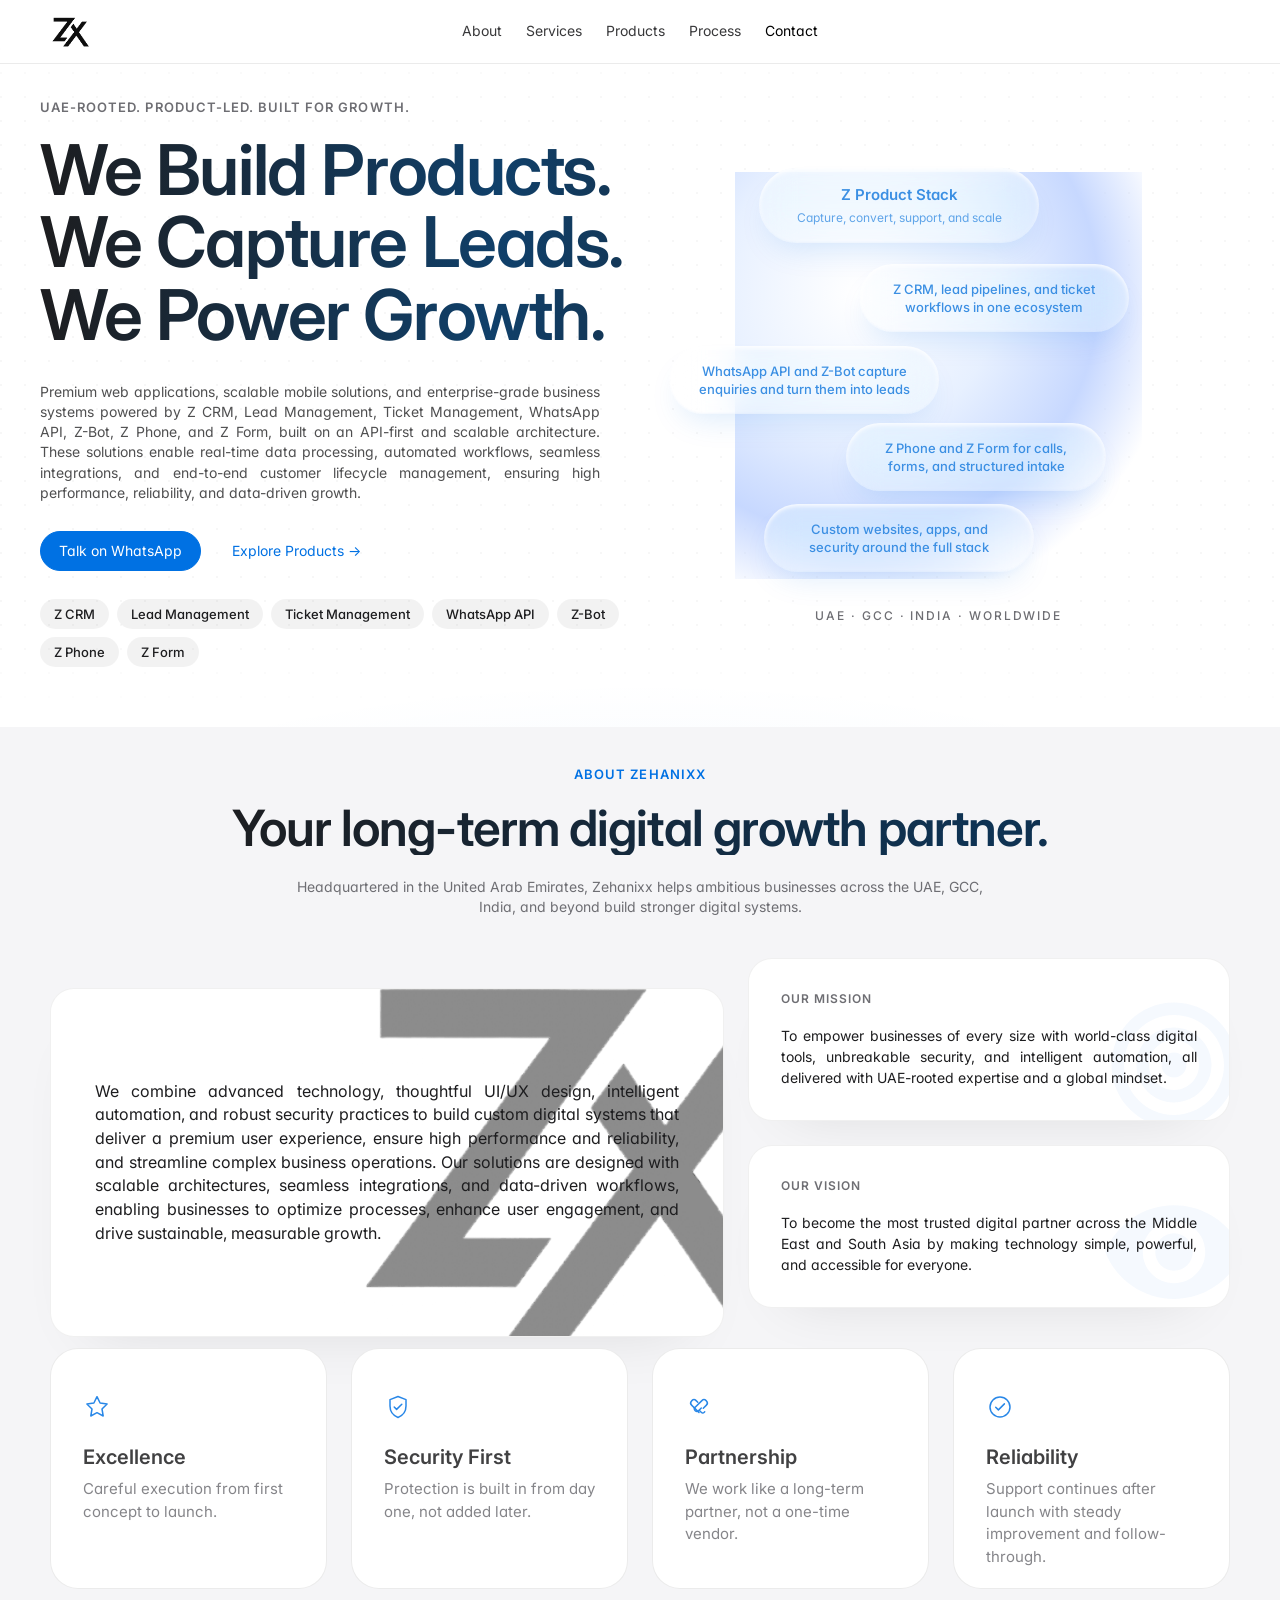
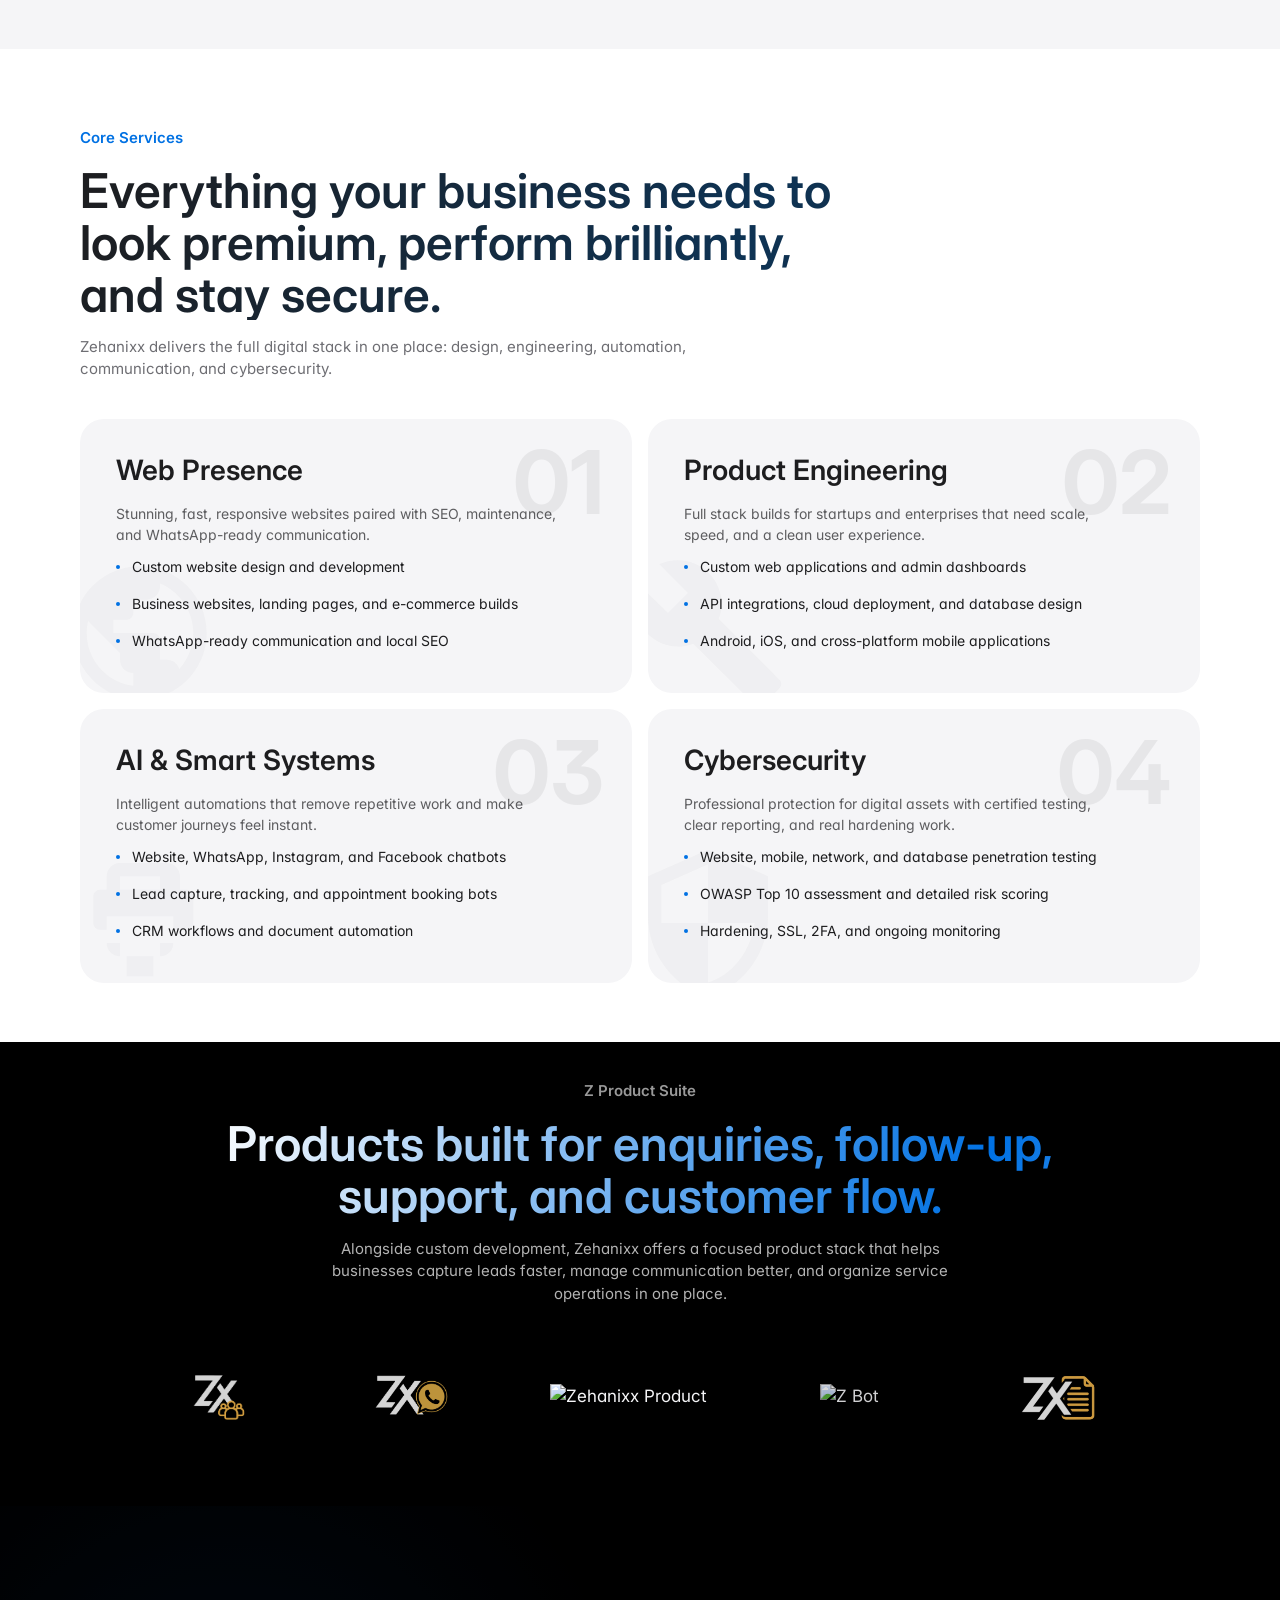
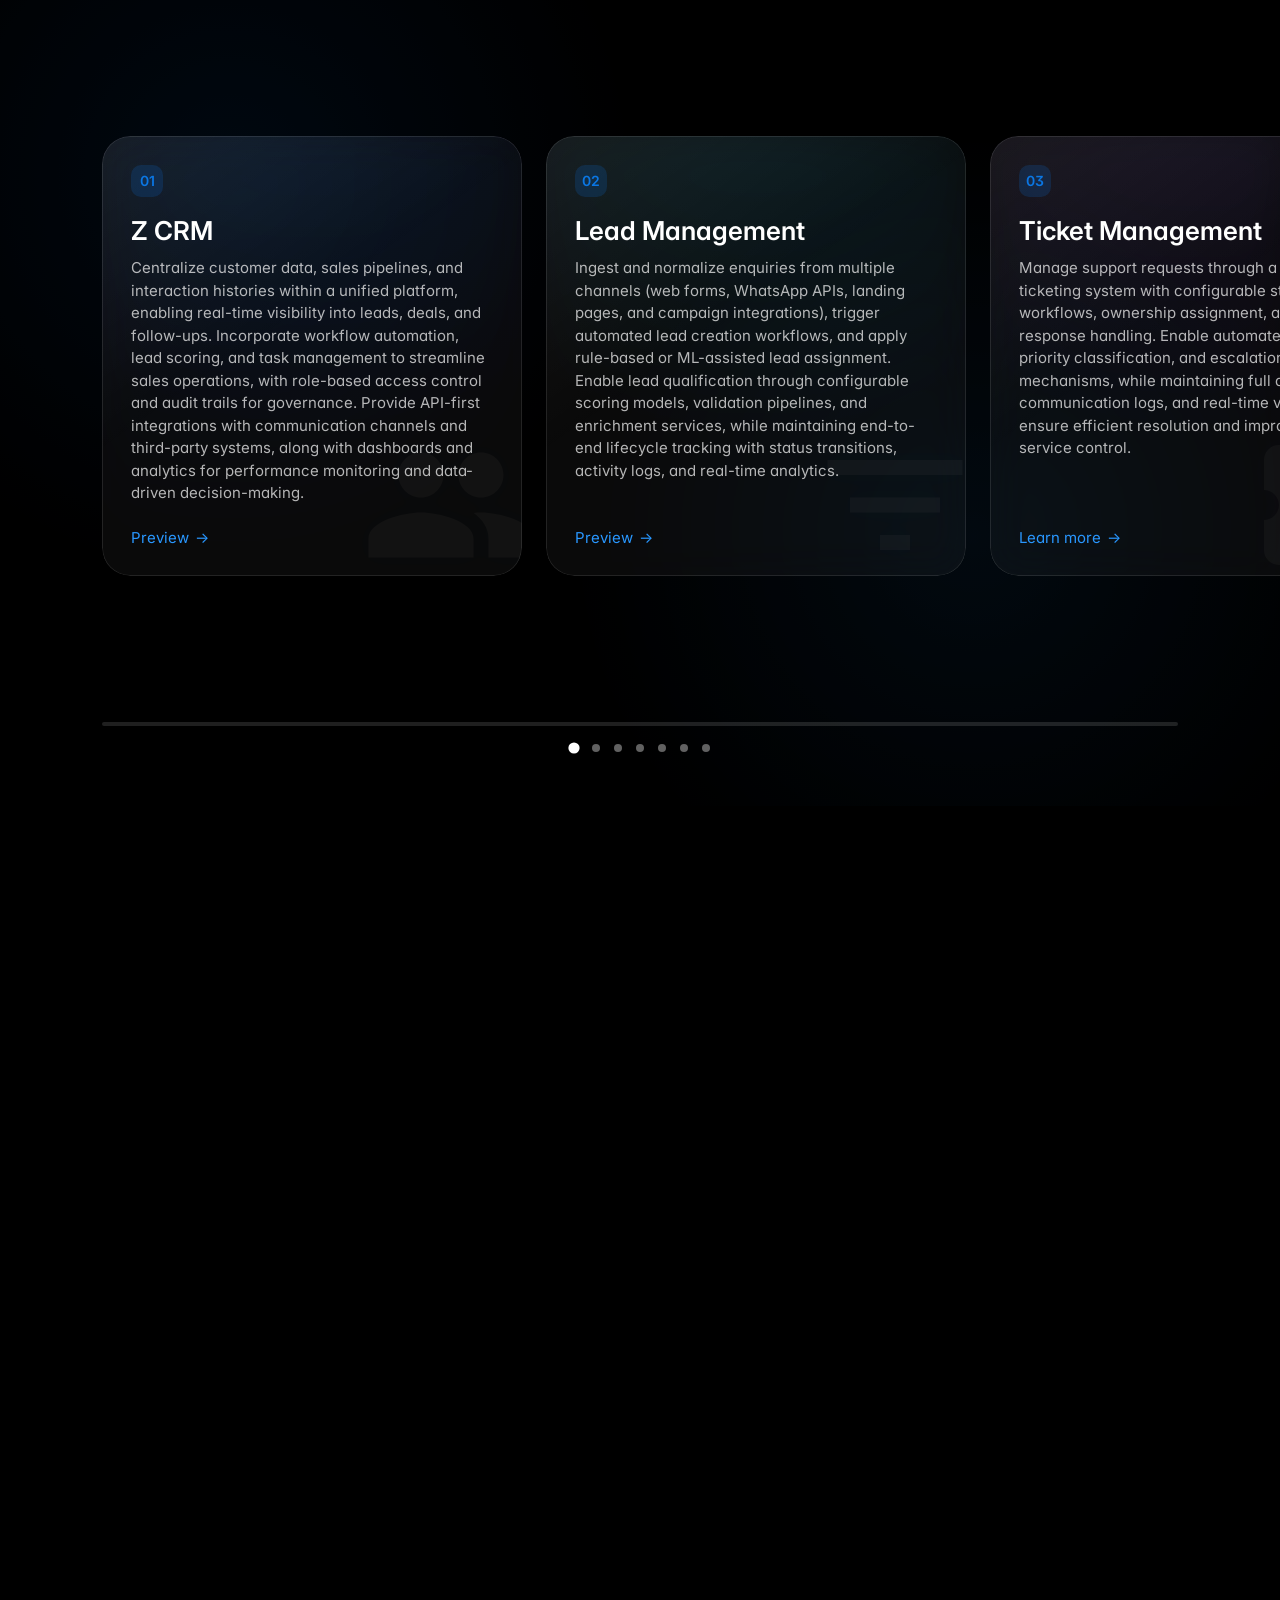
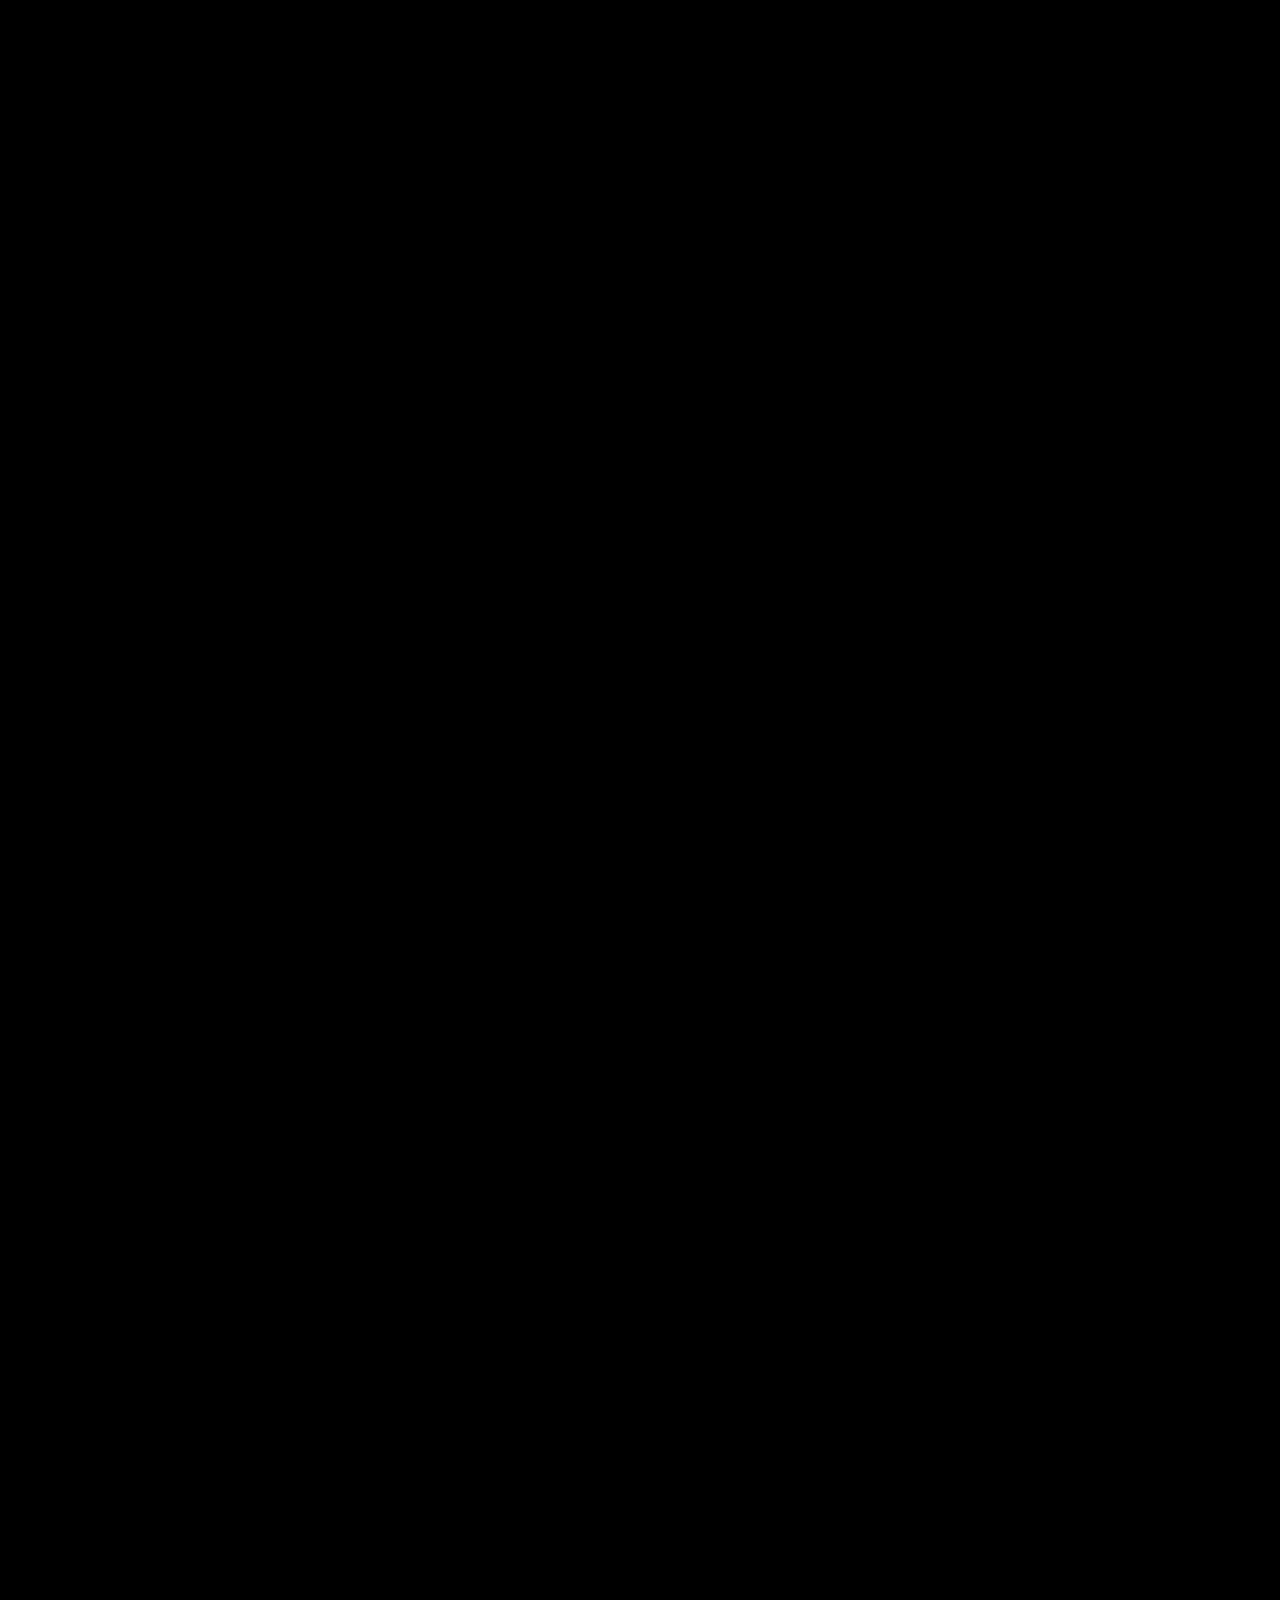
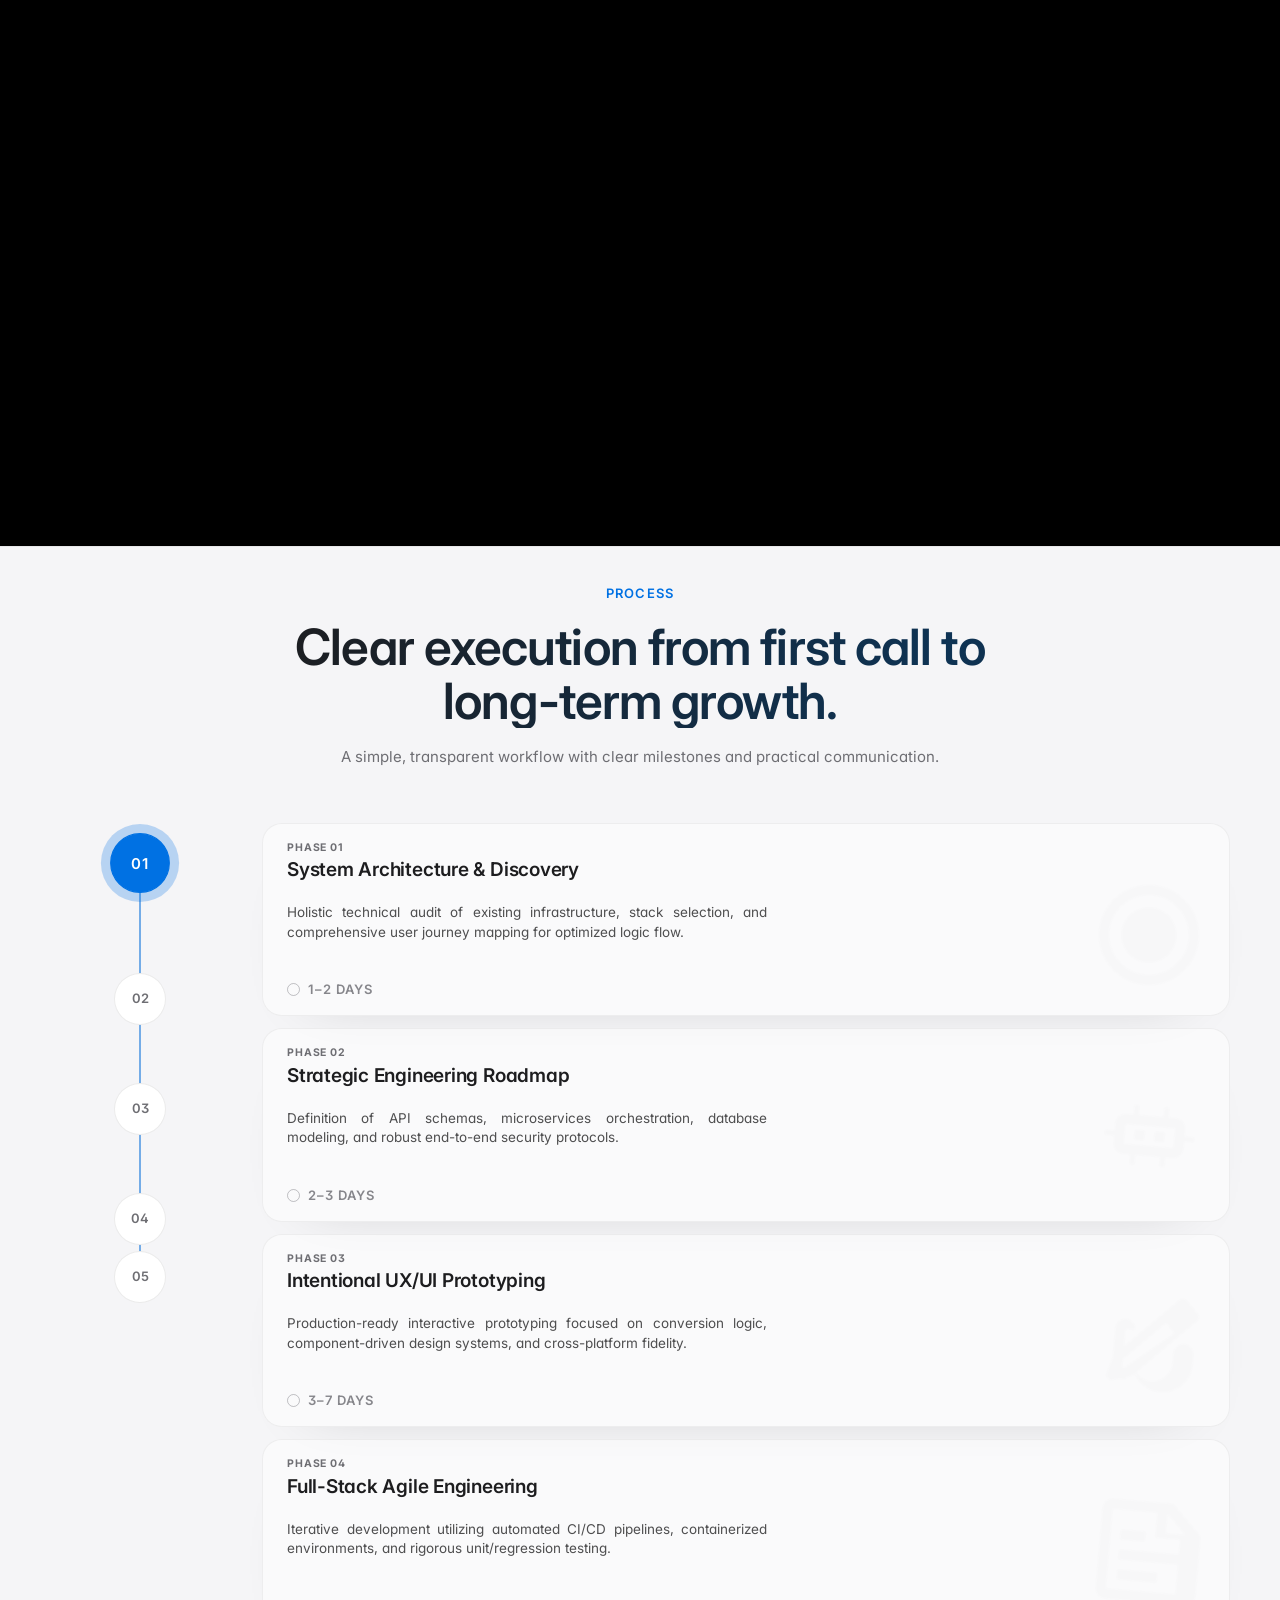
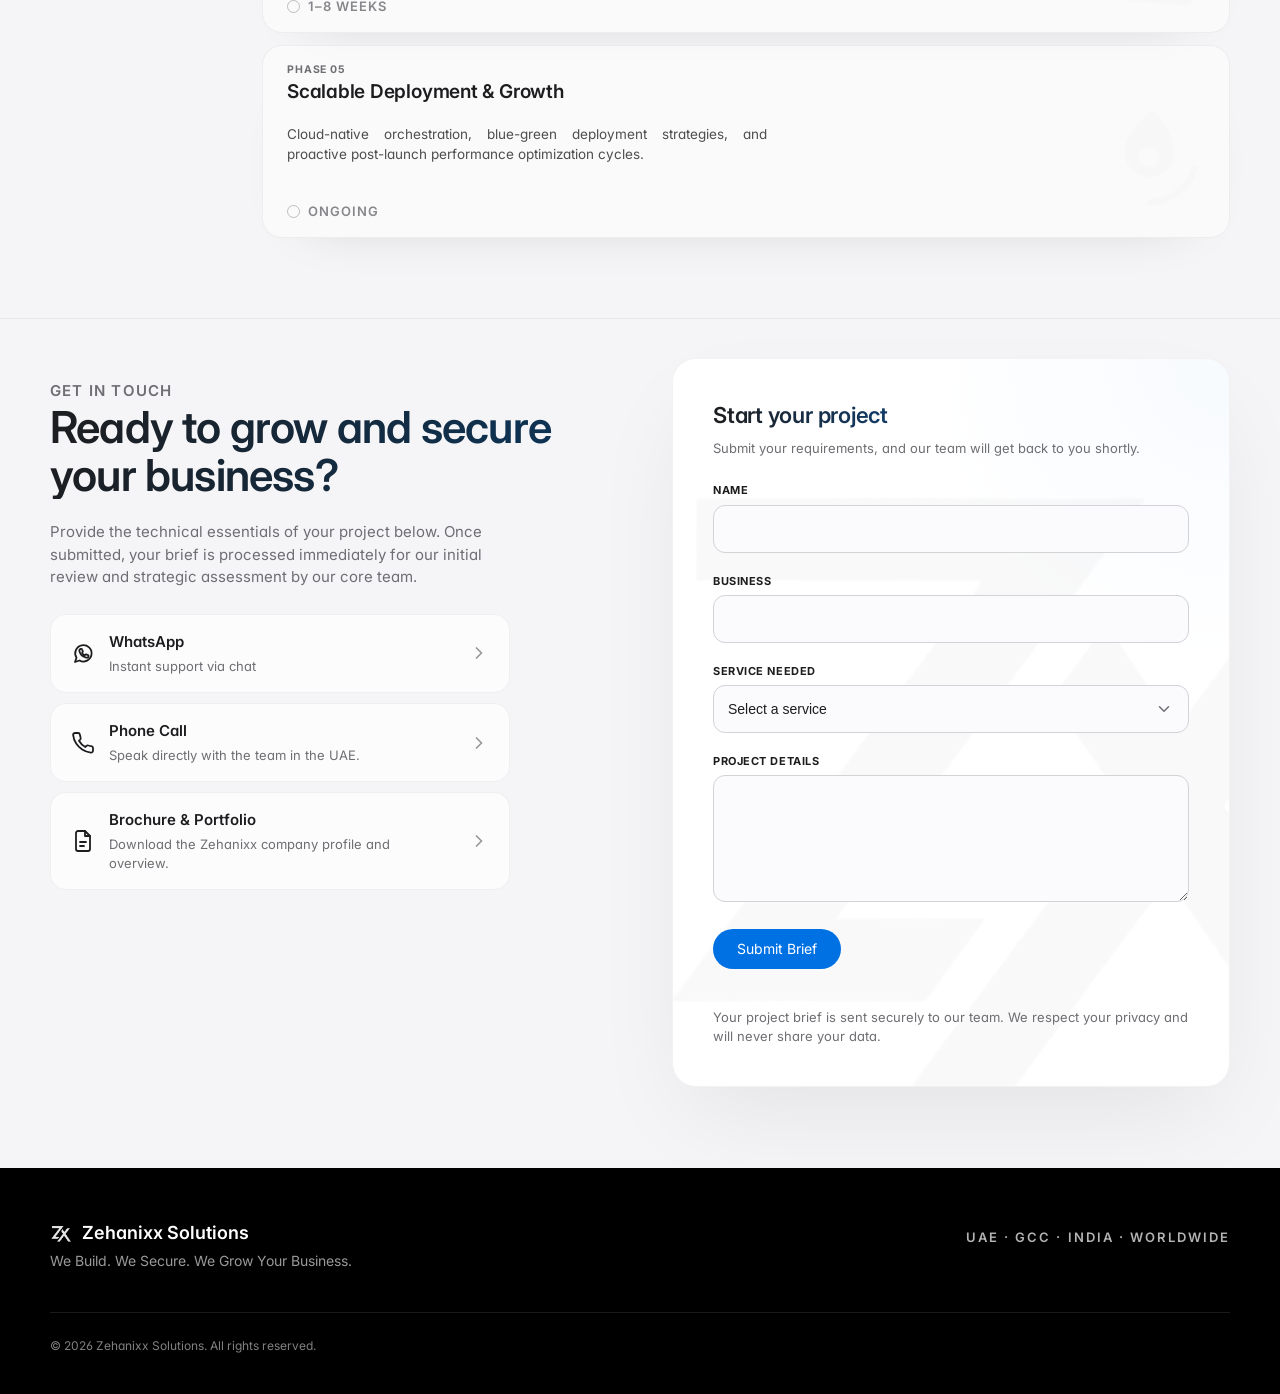
==== index.html @ 0734b9ef "''" ====
<!doctype html>
<html lang="en">
  <head>
    <meta charset="UTF-8" />
    <meta name="viewport" content="width=device-width, initial-scale=1.0" />
    <meta
      name="description"
      content="Zehanixx Solutions is a UAE digital agency building websites, apps, CRM, lead management, ticket management, WhatsApp API, AI bots, cloud phone systems, forms, and cybersecurity solutions."
    />
    <meta
      name="keywords"
      content="Zehanixx Solutions, Z CRM, lead management, ticket management, WhatsApp API, Z-Bot, Z Phone, Z Form, web development, mobile apps, AI automation, cybersecurity, UAE, GCC, India"
    />
    <meta property="og:title" content="Zehanixx Solutions" />
    <meta
      property="og:description"
      content="We Build. We Secure. We Grow Your Business."
    />
    <meta property="og:type" content="website" />
    <title>Zehanixx Solutions</title>
    <link rel="preload" as="image" href="assets/zehanixx-full-logo-36.png" fetchpriority="high" />
    <link rel="icon" href="assets/favicon.png" type="image/png" />
    <link rel="preconnect" href="https://fonts.googleapis.com" />
    <link rel="preconnect" href="https://fonts.gstatic.com" crossorigin />
    <link
      rel="preload"
      as="style"
      href="https://fonts.googleapis.com/css2?family=Inter:wght@400;500;600;700&display=swap"
    />
    <link
      href="https://fonts.googleapis.com/css2?family=Inter:wght@400;500;600;700&display=swap"
      rel="stylesheet"
      media="print"
      onload="this.media='all'"
    />
    <noscript>
      <link
        href="https://fonts.googleapis.com/css2?family=Inter:wght@400;500;600;700&display=swap"
        rel="stylesheet"
      />
    </noscript>

    <style>

      
    .hero-section {
      padding-top: 100px !important;
      padding-bottom: 60px !important;
      min-height: auto !important;
    }

    .hero-cta {
      height: 40px !important;
      padding: 0 18px !important;
      font-size: 14px !important;
    }

    .hero-bubbles {
      transform: translateX(-40px) !important;
    }

    .bubble-1 { 
      top: 5% !important; 
      left: calc(50% - 140px) !important;
    }

    .bubble-2 { 
      top: 25% !important; 
      right: 0 !important;
    }

    .bubble-3 { 
      top: 42% !important; 
      left: 0 !important; 
    }

    .bubble-4 { 
      top: 58% !important; 
      right: 5% !important;
    }

    .bubble-5 { 
      top: 75% !important; 
      left: calc(50% - 135px) !important;
    }

    .bubble::before, 
    .bubble::after {
      content: "";
      position: absolute;
      border-radius: 50%;
      background: radial-gradient(circle at 25% 25%, rgba(255, 255, 255, 0.9), rgba(255, 255, 255, 0.1) 40%, rgba(0, 113, 227, 0.05) 80%, rgba(0, 113, 227, 0.2) 100%);
      box-shadow: inset 0 0 6px rgba(255, 255, 255, 0.9), 0 4px 8px rgba(0, 113, 227, 0.1);
      border: 1px solid rgba(255, 255, 255, 0.6);
      z-index: 10;
      opacity: 0;
      pointer-events: none;
    }

    .bubble-1::before { width: 35px; height: 35px; top: -45px; left: -30px; animation: bubblePop 8s 1s ease-out infinite; --drift-x: -30px; --drift-y: -100px; }
    .bubble-1::after { width: 18px; height: 18px; bottom: -35px; right: -40px; animation: bubblePop 6s 3s ease-out infinite; --drift-x: 40px; --drift-y: -70px; }

    .bubble-2::before { width: 28px; height: 28px; top: -50px; left: 10%; animation: bubblePop 9s 0s ease-out infinite; --drift-x: -20px; --drift-y: -120px; }
    .bubble-2::after { width: 15px; height: 15px; bottom: -45px; right: 5%; animation: bubblePop 7s 2s ease-out infinite; --drift-x: 30px; --drift-y: -90px; }

    .bubble-3::before { width: 45px; height: 45px; top: 30%; right: -60px; animation: bubblePop 10s 2s ease-out infinite; --drift-x: 50px; --drift-y: -140px; }
    .bubble-3::after { width: 22px; height: 22px; top: -45px; left: -35px; animation: bubblePop 8s 4s ease-out infinite; --drift-x: -30px; --drift-y: -90px; }

    .bubble-4::before { width: 25px; height: 25px; top: -30px; left: -50px; animation: bubblePop 7s 1.5s ease-out infinite; --drift-x: -40px; --drift-y: -80px; }
    .bubble-4::after { width: 40px; height: 40px; bottom: -55px; right: 15%; animation: bubblePop 11s 0.5s ease-out infinite; --drift-x: 35px; --drift-y: -130px; }

    .bubble-5::before { width: 18px; height: 18px; top: -45px; right: -40px; animation: bubblePop 6s 2.5s ease-out infinite; --drift-x: 30px; --drift-y: -70px; }
    .bubble-5::after { width: 32px; height: 32px; bottom: -60px; left: 10%; animation: bubblePop 9s 1s ease-out infinite; --drift-x: -50px; --drift-y: -110px; }

    @keyframes bubblePop {
      0%   { transform: translate(0, 0) scale(0); opacity: 0; }
      10%  { opacity: 0.9; }
      85%  { transform: translate(var(--drift-x), var(--drift-y)) scale(1); opacity: 0.8; border-width: 1px; }
      92%  { transform: translate(var(--drift-x), var(--drift-y)) scale(1.1); opacity: 0.8; border-width: 2px; }
      96%  { transform: translate(var(--drift-x), var(--drift-y)) scale(1.5); opacity: 0; border-width: 0px; }
      100% { transform: translate(var(--drift-x), var(--drift-y)) scale(1.5); opacity: 0; }
    }

    .hero-pills span {
      animation: slowWave 8s ease-in-out infinite;
    }

    .hero-pills span:nth-child(1) { animation-delay: 0s; }
    .hero-pills span:nth-child(2) { animation-delay: 0.4s; }
    .hero-pills span:nth-child(3) { animation-delay: 0.8s; }
    .hero-pills span:nth-child(4) { animation-delay: 1.2s; }
    .hero-pills span:nth-child(5) { animation-delay: 1.6s; }
    .hero-pills span:nth-child(6) { animation-delay: 2.0s; }
    .hero-pills span:nth-child(7) { animation-delay: 2.4s; }

    @keyframes slowWave {
      0%, 15%, 100% {
        background: rgba(0, 0, 0, 0.05);
        color: var(--text);
      }
      7.5% {
        background: rgba(0, 113, 227, 0.15);
        color: var(--accent);
      }
    }

    .hero-pills span:hover {
      animation: none !important;
      background: rgba(0, 113, 227, 0.15) !important;
      color: var(--accent) !important;
    }

    @media (min-width: 1024px) {
      .hero-visual {
        transform: translateX(-70px) !important; 
      }
    }

    @media (max-width: 1024px) {
      .hero-layout {
        grid-template-columns: 1fr !important;
        gap: 60px !important;
      }
      
      .hero-visual { 
        transform: none !important; 
      }
      
      .hero-bubbles { 
        transform: none !important; 
        margin: 0 auto !important; 
      }
    }

    @media (max-width: 833px) {
      .headline-line {
        font-size: clamp(40px, 8vw, 60px) !important;
        white-space: normal !important; 
        line-height: 1.1 !important;
      }
      
      .hero-pills { 
        max-width: 100% !important; 
      }
    }

    @media (max-width: 640px) {
      .hero-section {
        padding-top: 90px !important;
      }

      .headline-line {
        font-size: clamp(32px, 9vw, 42px) !important;
      }
      
      .hero-lead {
        font-size: 15px !important;
        text-align: left !important;
      }

      .hero-bubbles {
        width: 100% !important;
        height: 520px !important;
      }

      .bubble {
        width: 90% !important; 
        max-width: 320px !important; 
        padding: 14px 18px !important;
        font-size: 14px !important;
      }
      
      .bubble strong { font-size: 15px !important; }
      .bubble small { font-size: 12px !important; }

      .bubble-1 { top: 0% !important; left: 0 !important; right: 0 !important; margin: 0 auto !important; }
      .bubble-2 { top: 22% !important; right: 0 !important; left: auto !important; }
      .bubble-3 { top: 44% !important; left: 0 !important; right: auto !important; }
      .bubble-4 { top: 66% !important; right: 0 !important; left: auto !important; }
      .bubble-5 { top: 86% !important; left: 0 !important; right: 0 !important; margin: 0 auto !important; }
    }

    @media (max-width: 430px) {
      .headline-line {
        font-size: clamp(28px, 10vw, 34px) !important;
      }
      
      .hero-bubbles { height: 480px !important; }
      .bubble { padding: 12px 14px !important; }
    }

    .about-section { padding: 80px 0 60px 0 !important; }
    .about-section { padding: 40px 0 60px 0 !important; }
    .about-heading { margin: 0 auto 40px auto !important; }
    .about-grid { margin-top: 0 !important; }
    .values-strip { margin-top: 40px !important; }

    .story-panel p {
      max-width: 100% !important;
    }

    .about-panel, .value-card {
      position: relative;
      overflow: hidden;
      z-index: 1;
      transition: box-shadow 0.3s ease, border-color 0.3s ease !important;
    }

    .about-panel:hover, .value-card:hover {
      transform: none !important;
      box-shadow: 0 20px 40px -12px rgba(0, 0, 0, 0.1) !important;
      border-color: rgba(0, 113, 227, 0.3) !important;
    }

    .about-panel * { position: relative; z-index: 2; }

    .story-panel::before {
      content: "";
      position: absolute;
      inset: 0;
      background-image: url('/assets/zehanixx_bg.PNG');
      background-size: 75%;
      background-position: right -70% center;
      background-repeat: no-repeat;
      opacity: 1; 
      z-index: 0;
      pointer-events: none;
      animation: floatLogo 8s ease-in-out infinite;
    }

    @keyframes floatLogo {
      0%   { transform: translateY(0px) scale(1); opacity: 0.04; }
      50%  { transform: translateY(-12px) scale(1.3); opacity: 0.08; }
      100% { transform: translateY(0px) scale(1); opacity: 0.04; }
    }

    .mission-card:nth-child(1)::after,
    .mission-card:nth-child(2)::after {
      content: "";
      position: absolute;
      right: -20px;
      bottom: -20px;
      width: 150px;
      height: 150px;
      opacity: 0.04;
      z-index: 0;
      background-size: contain;
      background-repeat: no-repeat;
      pointer-events: none;
      animation: pulseEnlarge 4s ease-in-out infinite;
    }

    .mission-card:nth-child(1)::after {
      background-image: url('data:image/svg+xml;utf8,<svg xmlns="http://www.w3.org/2000/svg" viewBox="0 0 24 24"><path fill="%230071e3" d="M12 2C6.48 2 2 6.48 2 12s4.48 10 10 10 10-4.48 10-10S17.52 2 12 2zm0 18c-4.41 0-8-3.59-8-8s3.59-8 8-8 8 3.59 8 8-3.59 8-8 8zm0-14c-3.31 0-6 2.69-6 6s2.69 6 6 6 6-2.69 6-6-2.69-6-6-6zm0 10c-2.21 0-4-1.79-4-4s1.79-4 4-4 4 1.79 4 4-1.79 4-4 4zm0-6c-1.1 0-2 .9-2 2s.9 2 2 2 2-.9 2-2-.9-2-2-2z"/></svg>');
    }

    .mission-card:nth-child(2)::after {
      background-image: url('data:image/svg+xml;utf8,<svg xmlns="http://www.w3.org/2000/svg" viewBox="0 0 24 24"><path fill="%230071e3" d="M12 4.5C7 4.5 2.73 7.61 1 12c1.73 4.39 6 7.5 11 7.5s9.27-3.11 11-7.5c-1.73-4.39-6-7.5-11-7.5zM12 17c-2.76 0-5-2.24-5-5s2.24-5 5-5 5 2.24 5 5-2.24 5-5 5zm0-8c-1.66 0-3 1.34-3 3s1.34 3 3 3 3-1.34 3-3-1.34-3-3-3z"/></svg>');
    }

    @keyframes pulseEnlarge {
      0%   { transform: scale(1); opacity: 0.04; }
      50%  { transform: scale(1.35); opacity: 0.15; }
      100% { transform: scale(1); opacity: 0.04; }
    }

    .about-heading h2, 
    .services-heading h2, 
    .process-heading h2, 
    .contact-copy h2,
    .presence-copy h2 {
      background: linear-gradient(110deg, #1d1d1f 0%, #0e3354 30%, #1d1d1f 60%, #0e3354 100%) !important;
      background-size: 300% auto !important;
      -webkit-background-clip: text !important;
      background-clip: text !important;
      color: transparent !important;
      animation: fluidShine 8s ease-in-out infinite !important;
    }

    @keyframes fluidShine {
      0% { background-position: 0% 50%; }
      50% { background-position: 100% 50%; }
      100% { background-position: 0% 50%; }
    }

    .services-section {
      padding: 30px 0 60px 0 !important;
    }
    .services-heading {
      margin-bottom: 30px !important;
    }

    .services-heading h2 {
      background: linear-gradient(110deg, #1d1d1f 0%, #134571 30%, #1d1d1f 60%, #134571 100%) !important;
      background-size: 300% auto !important;
      -webkit-background-clip: text !important;
      background-clip: text !important;
      color: transparent !important;
      font-size: 50px !important;
      animation: fluidShine 8s ease-in-out infinite !important;
    }

    @keyframes fluidShine {
      0% { background-position: 0% 50%; }
      50% { background-position: 100% 50%; }
      100% { background-position: 0% 50%; }
    }

    .section-subtitle {
      font-size: 15px !important;
      max-width: 680px !important;
      margin-top: 16px !important;
    }

    .service-card {
      min-height: auto !important;
    }

    .services-section {
      padding: 80px 0 60px 0 !important;
    }

    .services-heading {
      margin-bottom: 40px !important;
    }

    .services-heading h2 {
      font-size: clamp(34px, 5vw, 48px) !important;
      line-height: 1.08 !important;
      background: linear-gradient(110deg, #1d1d1f 0%, #0e3354 30%, #1d1d1f 60%, #0e3354 100%) !important;
      background-size: 300% auto !important;
      -webkit-background-clip: text !important;
      background-clip: text !important;
      color: transparent !important;
      animation: fluidShine 8s ease-in-out infinite !important;
    }

    .section-subtitle {
      font-size: 15px !important;
      max-width: 680px !important;
      margin-top: 16px !important;
    }

    .service-card {
      min-height: auto !important;
      position: relative;
      overflow: hidden;
    }

    .card-content {
      min-height: auto !important;
      justify-content: flex-start !important;
    }

    .service-card h3 {
      transition: transform 0.5s cubic-bezier(0.19, 1, 0.22, 1), color 0.5s ease !important;
      transform-origin: left;
    }

    .service-card:hover h3 {
      transform: scale(1.08) !important;
      color: #0071e3 !important;
    }

    .service-lead {
      font-size: 14px !important;
    }

    .service-list {
      margin: 12px 0 0 0 !important;
      padding-top: 0 !important;
      font-size: 14px !important;
    }

    .service-list li {
      margin-bottom: 6px !important;
    }

    .service-card::after {
      content: "";
      position: absolute;
      left: -20px !important;
      right: auto !important;
      bottom: -20px;
      width: 160px;
      height: 160px;
      opacity: 0.05 !important;
      z-index: 0;
      background-size: contain;
      background-repeat: no-repeat;
      pointer-events: none;
      animation: none !important;
    }

    .service-card:nth-child(1)::after {
      background-image: url('data:image/svg+xml;utf8,<svg xmlns="http://www.w3.org/2000/svg" viewBox="0 0 24 24"><path fill="%238e8e93" d="M12 2C6.48 2 2 6.48 2 12s4.48 10 10 10 10-4.48 10-10S17.52 2 12 2zm-1 17.93c-3.95-.49-7-3.85-7-7.93 0-.62.08-1.21.21-1.79L9 15v1c0 1.1.9 2 2 2v1.93zm6.9-2.54c-.26-.81-1-1.39-1.9-1.39h-1v-3c0-.55-.45-1-1-1H8v-2h2c.55 0 1-.45 1-1V7h2c1.1 0 2-.9 2-2v-.41c2.93 1.19 5 4.06 5 7.41 0 2.08-.8 3.97-2.1 5.39z"/></svg>');
    }

    .service-card:nth-child(2)::after {
      background-image: url('data:image/svg+xml;utf8,<svg xmlns="http://www.w3.org/2000/svg" viewBox="0 0 24 24"><path fill="%238e8e93" d="M22.7 19l-9.1-9.1c.9-2.3.4-5-1.5-6.9-2-2-5-2.4-7.4-1.3L9 6 6 9 1.6 4.7C.5 7.1.9 10.1 2.9 12.1c1.9 1.9 4.6 2.4 6.9 1.5l9.1 9.1c.4.4 1 .4 1.4 0l2.3-2.3c.5-.4.5-1.1.1-1.4z"/></svg>');
    }

    .service-card:nth-child(3)::after {
      background-image: url('data:image/svg+xml;utf8,<svg xmlns="http://www.w3.org/2000/svg" viewBox="0 0 24 24"><path fill="%238e8e93" d="M19 13c.55 0 1-.45 1-1V8c0-.55-.45-1-1-1h-1V5c0-1.1-.9-2-2-2H9c-1.1 0-2 .9-2 2v2H6c-.55 0-1 .45-1 1v4c0 .55.45 1 1 1h1v2c0 1.1.9 2 2 2h1v3h4v-3h1c1.1 0 2-.9 2-2v-2h1zM9 5h6v2H9V5zm8 10h-2v2H9v-2H7v-4h10v4z"/></svg>');
    }

    .service-card:nth-child(4)::after {
      background-image: url('data:image/svg+xml;utf8,<svg xmlns="http://www.w3.org/2000/svg" viewBox="0 0 24 24"><path fill="%238e8e93" d="M12 1L3 5v6c0 5.55 3.84 10.74 9 12 5.16-1.26 9-6.45 9-12V5l-9-4zm0 10.99h7c-.53 4.12-3.28 7.79-7 8.94V12H5V6.3l7-3.11v8.8z"/></svg>');
    }

    .service-number {
      transition: transform 1.5s cubic-bezier(0.19, 1, 0.22, 1), color 0.8s ease, opacity 0.8s ease !important;
    }

    .service-card:hover .service-number {
      transform: scale(2.4) !important;
      color: #0071e3 !important;
      opacity: 0.15 !important;
    }

    .card-content {
      min-height: auto !important; 
      justify-content: flex-start !important;
    }

    .service-lead {
      font-size: 14px !important;
    }

    .service-list {
      margin: 12px 0 0 0 !important;
      padding-top: 0 !important;
      font-size: 14px !important;
    }

    .service-list li {
      margin-bottom: 6px !important;
    }

    .preloader {
    position: fixed;
    inset: 0;
    z-index: 9999;
    background: #ffffff;
    display: flex;
    align-items: center;
    justify-content: center;
    transition: opacity 0.6s cubic-bezier(0.65, 0, 0.35, 1);
  }

  .preloader.is-hidden {
    opacity: 0;
    pointer-events: none;
  }

  .preloader-logo {
    width: 220px;
    height: auto;
    opacity: 0;
    transform: scale(0.8);
    animation: logoFlyIn 2.4s cubic-bezier(0.85, 0, 0.15, 1) forwards;
  }

  @keyframes logoFlyIn {
    0% {
      opacity: 0;
      transform: scale(0.8);
    }
    15% {
      opacity: 1;
      transform: scale(1);
    }
    65% {
      opacity: 1;
      transform: scale(1.05) translate(0, 0);
    }
    100% {
      transform: translate(calc(-50vw + 100px), calc(-50vh + 32px)) scale(0.18);
      opacity: 0;
    }
  }

  .brand img {
    opacity: 0;
    transform: scale(0.8);
    transition: opacity 0.5s ease, transform 0.5s ease;
  }

  body.is-ready .brand img {
    opacity: 1;
    transform: scale(1);
  }

  .desktop-nav, .site-header__actions {
    opacity: 0;
    transform: translateY(-10px);
    transition: opacity 0.8s ease 2.2s, transform 0.8s ease 2.2s;
  }

  body.is-ready .desktop-nav, 
  body.is-ready .site-header__actions {
    opacity: 1;
    transform: translateY(0);
  }

  .products-section {
    padding: 40px 0 60px 0 !important;
  }

  .products-heading {
    margin-bottom: 40px !important;
  }

  .products-heading h2 {
    font-size: clamp(34px, 5vw, 48px) !important;
    line-height: 1.08 !important;
    background: linear-gradient(110deg, #ffffff 0%, #0071e3 30%, #ffffff 60%, #0071e3 100%) !important;
    background-size: 300% auto !important;
    -webkit-background-clip: text !important;
    background-clip: text !important;
    color: transparent !important;
    animation: fluidShine 8s ease-in-out infinite !important;
  }

  .products-heading .section-subtitle {
    font-size: 15px !important;
    line-height: 1.5 !important;
    margin-top: 16px !important;
  }

  .product-card {
    padding: 28px !important;
    min-height: 440px !important;
  }

  .product-badge {
    margin-bottom: 20px !important;
  }

  .product-card-title {
    margin-bottom: 12px !important;
    font-size: 26px !important;
  }

  .product-card p {
    font-size: 15px !important;
    line-height: 1.5 !important;
  }

  .product-link {
    margin-top: auto !important;
    padding-top: 20px !important;
    font-size: 15px !important;
  }

  .product-card {
    position: relative;
    overflow: hidden;
    z-index: 1;
  }

  .product-card::before {
    animation: glowBreathe 6s ease-in-out infinite;
  }

  @keyframes glowBreathe {
    0%, 100% { opacity: 0.06; transform: scale(1); }
    50% { opacity: 0.15; transform: scale(1.1); }
  }

  .product-card::after {
    content: "";
    position: absolute;
    top: 0;
    left: -150%;
    width: 100%;
    height: 100%;
    background: linear-gradient(
      90deg, 
      transparent, 
      rgba(255, 255, 255, 0.08), 
      transparent
    );
    transition: left 0.7s ease-in-out;
    z-index: 1;
  }

  .product-card:hover::after {
    left: 150%;
  }

  .product-card-bg-icon {
    position: absolute;
    right: -20px;
    bottom: -20px;
    width: 180px;
    height: 180px;
    opacity: 0.03;
    z-index: 0;
    pointer-events: none;
    background-size: contain;
    background-repeat: no-repeat;
    filter: drop-shadow(0 0 10px rgba(var(--glow-rgb), 0.5));
    animation: productIconFloat 10s ease-in-out infinite;
  }

  @keyframes productIconFloat {
    0%, 100% { transform: translate(0, 0) rotate(0deg); }
    33% { transform: translate(-10px, -15px) rotate(5deg); }
    66% { transform: translate(10px, -5px) rotate(-5deg); }
  }

  .product-card:nth-child(1) .product-card-bg-icon {
    background-image: url('data:image/svg+xml;utf8,<svg xmlns="http://www.w3.org/2000/svg" viewBox="0 0 24 24"><path fill="%23ffffff" d="M16 11c1.66 0 2.99-1.34 2.99-3S17.66 5 16 5s-3 1.34-3 3 1.34 3 3 3zm-8 0c1.66 0 2.99-1.34 2.99-3S9.66 5 8 5 5 6.34 5 8s1.34 3 3 3zm0 2c-2.33 0-7 1.17-7 3.5V19h14v-2.5c0-2.33-4.67-3.5-7-3.5zm8 0c-.29 0-.62.02-.97.05 1.16.84 1.97 1.97 1.97 3.45V19h6v-2.5c0-2.33-4.67-3.5-7-3.5z"/></svg>');
  }

  .product-card:nth-child(2) .product-card-bg-icon {
    background-image: url('data:image/svg+xml;utf8,<svg xmlns="http://www.w3.org/2000/svg" viewBox="0 0 24 24"><path fill="%23ffffff" d="M10 18h4v-2h-4v2zM3 6v2h18V6H3zm3 7h12v-2H6v2z"/></svg>');
  }

  .product-card:nth-child(3) .product-card-bg-icon {
    background-image: url('data:image/svg+xml;utf8,<svg xmlns="http://www.w3.org/2000/svg" viewBox="0 0 24 24"><path fill="%23ffffff" d="M22 10V6a2 2 0 0 0-2-2H4a2 2 0 0 0-2 2v4c1.1 0 2 .9 2 2s-.9 2-2 2v4a2 2 0 0 0 2 2h16a2 2 0 0 0 2-2v-4c-1.1 0-2-.9-2-2s.9-2 2-2zM11 15H9v-2h2v2zm0-4H9V9h2v2zm4 4h-2v-2h2v2zm0-4h-2V9h2v2z"/></svg>');
  }

  .product-card:nth-child(4) .product-card-bg-icon {
    background-image: url('data:image/svg+xml;utf8,<svg xmlns="http://www.w3.org/2000/svg" viewBox="0 0 24 24"><path fill="%23ffffff" d="M12.04 2c-5.46 0-9.91 4.45-9.91 9.91 0 1.75.46 3.45 1.32 4.95L2.05 22l5.25-1.38c1.45.79 3.08 1.21 4.74 1.21 5.46 0 9.91-4.45 9.91-9.91 0-5.46-4.45-9.91-9.91-9.91z"/></svg>');
  }

  .product-card:nth-child(5) .product-card-bg-icon {
    background-image: url('assets/1538298822.svg') !important;
    opacity: 0.03 !important; 
    width: 250px !important;
    height: 250px !important;
    bottom: -30px !important;
    right: -30px !important;
    filter: invert(1) !important;
  }

  .product-card:nth-child(6) .product-card-bg-icon {
    background-image: url('data:image/svg+xml;utf8,<svg xmlns="http://www.w3.org/2000/svg" viewBox="0 0 24 24"><path fill="%23ffffff" d="M20.01 15.38c-1.23 0-2.42-.2-3.53-.56a.977.977 0 0 0-1.01.24l-2.2 2.2a15.045 15.045 0 0 1-6.59-6.59l2.2-2.21a.96.96 0 0 0 .25-1.01c-.36-1.11-.56-2.3-.56-3.53 0-.54-.45-.99-.99-.99H4.19C3.65 3 3 3.24 3 3.99 3 13.28 10.72 21 20.01 21c.71 0 .99-.63.99-1.18v-3.45c0-.54-.45-.99-.99-.99z"/></svg>');
  }

  .product-card:nth-child(7) .product-card-bg-icon {
    background-image: url('data:image/svg+xml;utf8,<svg xmlns="http://www.w3.org/2000/svg" viewBox="0 0 24 24"><path fill="%23ffffff" d="M19 3H5c-1.1 0-2 .9-2 2v14c0 1.1.9 2 2 2h14c1.1 0 2-.9 2-2V5c0-1.1-.9-2-2-2zm-2 10H7v-2h10v2zm0-4H7V7h10v2zm-4 8H7v-2h6v2z"/></svg>');
  }

  .product-badge {
    transition: transform 0.4s cubic-bezier(0.175, 0.885, 0.32, 1.275);
  }

  .product-card:hover .product-badge {
    transform: scale(1.2) rotate(-5deg);
  }

  .product-visual-showcase {
    width: 100%;
    max-width: 1000px;
    margin: 0 auto 60px auto;
    padding: 0 20px;
  }

  .showcase-container {
    display: flex;
    align-items: center;
    justify-content: center;
    gap: 90px;
  }

  .showcase-item {
    height: auto;
    object-fit: contain;
    transition: transform 0.5s ease;
    filter: drop-shadow(0 10px 20px rgba(0, 0, 0, 0.3));
  }

  .side-item {
    width: 100px;
    opacity: 0.85;
    animation: floatSide 6s ease-in-out infinite alternate;
  }

  .main-item {
    width: 180px;
    z-index: 2;
    animation: floatMain 5s ease-in-out infinite alternate;
  }

  @media (max-width: 768px) {
    .showcase-container {
      gap: 10px;
    }
    .side-item { width: 60px; }
    .main-item { width: 110px; }
    .product-visual-showcase { margin-bottom: 40px; }
  }

  @media (max-width: 480px) {
      .showcase-item { width: 50px !important; }
      .main-item { width: 85px !important; }
  }

    .flip-card {
      perspective: 2000px;
      background: transparent !important;
      border: none !important;
      padding: 0 !important;
    }

    .product-card-inner {
      position: relative;
      width: 100%;
      height: 100%;
      transition: transform 0.8s cubic-bezier(0.4, 0, 0.2, 1);
      transform-style: preserve-3d;
    }

    .flip-card.is-flipped .product-card-inner {
      transform: rotateY(180deg);
    }

    .card-face {
      position: absolute;
      inset: 0;
      backface-visibility: hidden;
      -webkit-backface-visibility: hidden;
      display: flex;
      flex-direction: column;
      padding: 28px !important;
      border-radius: 28px !important;
      background: rgba(255, 255, 255, 0.04) !important;
      backdrop-filter: blur(20px) !important;
      border: 1px solid rgba(255, 255, 255, 0.1) !important;
    }

    .product-card-back {
      transform: rotateY(180deg);
    }

    .back-image-stack {
      display: flex;
      flex-direction: column;
      gap: 12px;
      height: calc(100% - 40px);
    }

    .lead-img {
      width: 100%;
      height: 48%; 
      object-fit: cover;
      border-radius: 12px;
      border: 1px solid rgba(255, 255, 255, 0.1);
    }

    .product-card-front .product-badge { position: relative; margin-bottom: 20px; display: grid; }
    .product-card-front .product-link { margin-top: auto; }

    .form-slideshow {
      position: relative;
      width: 100%;
      height: calc(100% - 40px);
    }

    .slide-view-1, 
    .slide-view-2 {
      position: absolute;
      inset: 0;
      width: 100%;
      height: 100%;
      display: flex;
      flex-direction: column;
    }

    .slide-view-1 {
      gap: 12px;
      animation: fadeOutIn 8s infinite ease-in-out;
    }

    .slide-view-2 {
      justify-content: center;
      align-items: center;
      animation: fadeInOut 8s infinite ease-in-out;
    }

    .form-img-half {
      width: 100%;
      height: 48%;
      object-fit: cover;
      border-radius: 12px;
      border: 1px solid rgba(255, 255, 255, 0.1);
    }

    .form-img-contained {
      max-width: 100%;
      max-height: 80%;
      object-fit: contain;
      border-radius: 12px;
      border: 1px solid rgba(255, 255, 255, 0.1);
      box-shadow: 0 8px 32px rgba(0, 0, 0, 0.4);
    }

    @keyframes fadeOutIn {
      0%, 45% { opacity: 1; pointer-events: auto; }
      55%, 95% { opacity: 0; pointer-events: none; }
      100% { opacity: 1; }
    }

    @keyframes fadeInOut {
      0%, 45% { opacity: 0; pointer-events: none; }
      55%, 95% { opacity: 1; pointer-events: auto; }
      100% { opacity: 0; }
    }

    .phone-slideshow {
      position: relative;
      width: 100%;
      height: calc(100% - 40px);
    }

    .phone-slide-1, 
    .phone-slide-2 {
      position: absolute;
      inset: 0;
      width: 100%;
      height: 100%;
      display: flex;
      flex-direction: column;
    }

    .phone-slide-1 {
      gap: 12px;
      animation: fadeOutIn 8s infinite ease-in-out;
    }

    .phone-slide-2 {
      justify-content: center;
      align-items: center;
      animation: fadeInOut 8s infinite ease-in-out;
    }

    .phone-img-half {
      width: 100%;
      height: 48%;
      object-fit: cover;
      border-radius: 12px;
      border: 1px solid rgba(255, 255, 255, 0.1);
    }

    .phone-img-contained {
      max-width: 100%;
      max-height: 85%;
      object-fit: contain;
      border-radius: 12px;
      border: 1px solid rgba(255, 255, 255, 0.1);
      box-shadow: 0 8px 32px rgba(0, 0, 0, 0.4);
    }

    .whatsapp-image-stack {
      display: flex;
      flex-direction: column;
      gap: 12px;
      height: calc(100% - 40px);
    }

    .whatsapp-img {
      width: 100%;
      height: 48%;
      object-fit: cover;
      border-radius: 12px;
      border: 1px solid rgba(255, 255, 255, 0.1);
      box-shadow: 0 4px 20px rgba(0, 0, 0, 0.3);
    }

    .crm-slideshow {
      position: relative;
      width: 100%;
      height: calc(100% - 40px);
    }

    .crm-slide-1, 
    .crm-slide-2 {
      position: absolute;
      inset: 0;
      width: 100%;
      height: 100%;
      display: flex;
      flex-direction: column;
      gap: 12px;
    }

    .crm-slide-1 {
      animation: fadeOutIn 10s infinite ease-in-out;
    }

    .crm-slide-2 {
      animation: fadeInOut 10s infinite ease-in-out;
    }

    .crm-img-half {
      width: 100%;
      height: 48%;
      object-fit: cover;
      border-radius: 12px;
      border: 1px solid rgba(255, 255, 255, 0.1);
      box-shadow: 0 4px 15px rgba(0, 0, 0, 0.2);
    }

    .ticket-image-stack {
      display: flex;
      flex-direction: column;
      gap: 12px;
      height: calc(100% - 40px);
    }

    .ticket-img {
      width: 100%;
      height: 48%;
      object-fit: cover;
      border-radius: 12px;
      border: 1px solid rgba(255, 255, 255, 0.1);
      box-shadow: 0 4px 20px rgba(0, 0, 0, 0.3);
    }

    .process-section {
      padding: 40px 0 80px 0 !important;
      background: #f5f5f7;
    }

    .process-heading {
      margin-bottom: 24px !important;
    }

    .process-heading h2 {
      font-size: clamp(24px, 4vw, 38px) !important;
      line-height: 1.08 !important;
      background: linear-gradient(110deg, #1d1d1f 0%, #0e3354 30%, #1d1d1f 60%, #0e3354 100%) !important;
      background-size: 300% auto !important;
      -webkit-background-clip: text !important;
      background-clip: text !important;
      color: transparent !important;
      animation: fluidShine 8s ease-in-out infinite !important;
    }

    .process-heading p:not(.eyebrow) {
      font-size: 15px !important;
      margin-top: 12px !important;
      color: #6e6e73;
    }

    .process-rail {
      position: relative;
      width: 42px;
      height: calc(100% - 50px) !important;
      margin: 25px auto 0 auto !important;
    }

    .process-rail-line {
      position: absolute;
      top: 0; bottom: 0; left: 50%;
      width: 1px;
      background: rgba(0, 0, 0, 0.08);
      transform: translateX(-50%);
    }

    .process-rail-fill {
      position: absolute;
      top: 0; left: 50%;
      width: 2px;
      background: #0071e3 !important;
      transform: translateX(-50%);
      transform-origin: top center;
      transition: transform 0.2s ease-out;
    }

    .process-node {
      position: absolute;
      left: 50%;
      width: 42px;
      height: 42px;
      display: grid;
      place-items: center;
      background: #ffffff;
      border: 1px solid rgba(0, 0, 0, 0.08);
      border-radius: 50%;
      color: #86868b;
      font-size: 12px;
      font-weight: 600;
      transform: translate(-50%, -50%);
      transition: all 0.5s cubic-bezier(0.16, 1, 0.3, 1) !important;
      z-index: 2;
    }

    .process-node.is-active {
      background: #0071e3 !important;
      color: #ffffff !important;
      border-color: #0071e3 !important;
      transform: translate(-50%, -50%) scale(1.15) !important;
      box-shadow: 0 0 0 0 rgba(0, 113, 227, 0.4);
      animation: nodeRipple 2s infinite;
    }

    @keyframes nodeRipple {
      0% { box-shadow: 0 0 0 0 rgba(0, 113, 227, 0.4); }
      70% { box-shadow: 0 0 0 12px rgba(0, 113, 227, 0); }
      100% { box-shadow: 0 0 0 0 rgba(0, 113, 227, 0); }
    }

    .process-node.is-complete {
      background: #1d1d1f !important;
      color: #ffffff !important;
      border-color: #1d1d1f !important;
    }

    .process-step-list {
      display: grid;
      gap: 12px !important;
    }

    .process-step {
      position: relative;
      overflow: hidden;
      padding: 16px 24px !important;
      min-height: 140px !important;
      border-radius: 20px !important;
      background: rgba(255, 255, 255, 0.5) !important;
      border: 1px solid rgba(0, 0, 0, 0.05) !important;
      transition: all 0.6s cubic-bezier(0.16, 1, 0.3, 1) !important;
      z-index: 1;
    }

    .process-step::before {
      content: "";
      position: absolute;
      top: 0; left: -100%;
      width: 50%; height: 100%;
      background: linear-gradient(90deg, transparent, rgba(255, 255, 255, 0.4), transparent);
      transform: skewX(-25deg);
      z-index: 2;
      pointer-events: none;
    }

    .process-step.is-active::before {
      animation: shimmerSweep 1.5s ease-in-out forwards;
    }

    @keyframes shimmerSweep {
      0% { left: -100%; }
      100% { left: 200%; }
    }

    .process-step-kicker {
      font-size: 10.5px !important;
      font-weight: 700 !important;
      letter-spacing: 0.08em !important;
      margin-bottom: 4px !important;
      color: #86868b;
      transition: color 0.4s ease, transform 0.6s ease !important;
      transform-origin: left;
    }

    .process-step h3 {
      font-size: 19px !important;
      margin-bottom: 6px !important;
      font-weight: 600 !important;
      transition: color 0.4s ease, transform 0.6s ease !important;
      transform-origin: left;
    }

    .process-step p:not(.process-step-kicker) {
      font-size: 13.5px !important;
      line-height: 1.45 !important;
      color: #6e6e73;
      max-width: 480px !important;
    }

    .process-step.is-active {
      background: #ffffff !important;
      transform: translateX(10px) !important;
      border-color: rgba(0, 113, 227, 0.2) !important;
      box-shadow: 0 15px 35px -10px rgba(0, 0, 0, 0.08) !important;
      animation: activeBorderPulse 3s infinite ease-in-out;
    }

    @keyframes activeBorderPulse {
      0%, 100% { border-color: rgba(0, 113, 227, 0.2); }
      50% { border-color: rgba(0, 113, 227, 0.5); }
    }

    .process-step.is-active h3,
    .process-step.is-active .process-step-kicker {
      color: #0071e3 !important;
      transform: scale(1.04);
    }

    .step-bg-icon {
      position: absolute;
      right: 12px;
      bottom: 12px;
      width: 115px;
      height: 115px;
      opacity: 0.02;
      filter: grayscale(1);
      background-size: contain;
      background-repeat: no-repeat;
      transition: all 0.9s cubic-bezier(0.16, 1, 0.3, 1) !important;
      transform: scale(0.85);
      pointer-events: none;
      z-index: 0;
    }

    .process-step.is-active .step-bg-icon {
      opacity: 0.1 !important;
      filter: grayscale(0) !important;
      transform: scale(1.18) rotate(-4deg) !important;
    }

    .step-bg-icon {
      position: absolute;
      right: 5px;
      bottom: 5px;
      width: 150px;
      height: 150px;
      opacity: 0.015;
      filter: grayscale(1) blur(1px);
      transition: all 1s cubic-bezier(0.16, 1, 0.3, 1) !important;
      transform: scale(0.8) rotate(5deg);
      z-index: 0;
      pointer-events: none;
    }

    .process-step.is-active .step-bg-icon {
      opacity: 0.18 !important;
      filter: grayscale(0) blur(0px) drop-shadow(0 0 15px rgba(0, 113, 227, 0.4)) !important;
      transform: scale(1.25) rotate(-5deg) !important;
    }

    .icon-discovery {
      background-image: url('data:image/svg+xml;utf8,<svg xmlns="http://www.w3.org/2000/svg" viewBox="0 0 24 24"><path fill="%230071e3" d="M12 2C6.48 2 2 6.48 2 12s4.48 10 10 10 10-4.48 10-10S17.52 2 12 2zm0 18c-4.41 0-8-3.59-8-8s3.59-8 8-8 8 3.59 8 8-3.59 8-8 8zm-5.5-8c0-3.03 2.47-5.5 5.5-5.5s5.5 2.47 5.5 5.5-2.47 5.5-5.5 5.5-5.5-2.47-5.5-5.5z"/><circle fill="%230071e3" cx="12" cy="12" r="2"/></svg>');
    }

    .icon-roadmap {
      background-image: url('data:image/svg+xml;utf8,<svg xmlns="http://www.w3.org/2000/svg" viewBox="0 0 24 24"><path fill="%230071e3" d="M21 11.5v-1h-2V9c0-1.1-.9-2-2-2h-1.5V5h-1v2h-5V5h-1v2H7c-1.1 0-2 .9-2 2v1.5H3v1h2V13c0 1.1.9 2 2 2h1.5v2h1v-2h5v2h1v-2H17c1.1 0 2-.9 2-2v-1.5h2zM17 13H7V9h10v4z"/><rect fill="%230071e3" x="9" y="10" width="2" height="2"/><rect fill="%230071e3" x="13" y="10" width="2" height="2"/></svg>');
    }

    .icon-design {
      background-image: url('data:image/svg+xml;utf8,<svg xmlns="http://www.w3.org/2000/svg" viewBox="0 0 24 24"><path fill="%230071e3" d="M19 11c-1.1 0-2 .9-2 2v2c0 2.21-1.79 4-4 4s-4-1.79-4-4v-6c0-1.1-.9-2-2-2s-2 .9-2 2v8c0 1.1.9 2 2 2h1v-2h-1v-8h2v6c0 3.31 2.69 6 6 6s6-2.69 6-6v-2c0-1.1-.9-2-2-2z"/><path fill="%230071e3" d="M21.71 5.29l-3-3a1 1 0 00-1.42 0l-12 12a1 1 0 00-.21.33L4.04 18.2a1 1 0 001.21 1.21l3.58-1.04a1 1 0 00.33-.21l12-12a1 1 0 000-1.42l.55.55zm-14 11.3l-1.56.45.45-1.56L15 7.12 16.88 9l-9.17 7.59z"/></svg>');
    }

    .icon-build {
      background-image: url('data:image/svg+xml;utf8,<svg xmlns="http://www.w3.org/2000/svg" viewBox="0 0 24 24"><path fill="%230071e3" d="M22 8l-6-6H4c-1.1 0-2 .9-2 2v16c0 1.1.9 2 2 2h16c1.1 0 2-.9 2-2V8zm-7-4l4 4h-4V4zM4 20V4h9v5h5v11H4z"/><path fill="%230071e3" d="M6 12h12v2H6zm0 4h8v2H6zm0-8h5v2H6z"/></svg>');
    }

    .icon-launch {
      background-image: url('data:image/svg+xml;utf8,<svg xmlns="http://www.w3.org/2000/svg" viewBox="0 0 24 24"><path fill="%230071e3" d="M12 2.5s-5 4.5-5 8.5c0 2.76 2.24 5 5 5s5-2.24 5-5c0-4-5-8.5-5-8.5zM12 14c-1.1 0-2-.9-2-2s.9-2 2-2 2 .9 2 2-.9 2-2 2zm1 6.16c4.01-.4 7.22-3.4 7.89-7.36l1.09.2c-.8 4.71-4.63 8.32-9.43 8.8l-.2-1.09c.22-.01.44-.06.65-.15z"/></svg>');
    }

    @media (max-width: 1024px) {
      .process-step.is-active { transform: none !important; }
    }

    .process-rail-panel {
      top: 120px !important;
    }

    .process-rail {
      margin-top: -80px !important;
    }

    .process-step small {
      display: inline-flex;
      align-items: center;
      gap: 8px;
      position: relative;
      transition: color 0.4s ease !important;
    }

    .process-step small::before {
      content: "";
      width: 13px;
      height: 13px;
      border: 1.5px solid currentColor;
      border-radius: 50%;
      flex-shrink: 0;
      display: inline-block;
      opacity: 0.5;
      transition: opacity 0.4s ease !important;
    }

    .process-step small::after {
      content: "";
      position: absolute;
      left: 6px;
      top: 50%;
      width: 1.2px;
      height: 5px;
      background: currentColor;
      transform-origin: bottom center;
      transform: translateY(-100%) rotate(0deg);
      opacity: 0;
      transition: opacity 0.4s ease !important;
    }

    .process-step.is-active small {
      color: #0071e3 !important;
    }

    .process-step.is-active small::before {
      opacity: 1;
    }

    .process-step.is-active small::after {
      opacity: 1;
      animation: clockHandTick 2.5s linear infinite;
    }

    @keyframes clockHandTick {
      from {
        transform: translateY(-100%) rotate(0deg);
      }
      to {
        transform: translateY(-100%) rotate(360deg);
      }
    }

    @media (max-width: 1024px) {
      .process-timeline {
        display: grid !important;
        grid-template-columns: 80px 1fr !important; 
        gap: 0 !important;
      }

      .process-rail-panel {
        display: block !important;
        position: relative !important;
        top: 0 !important;
      }

      .process-step-list {
        padding-left: 30px !important;
      }

      .process-step.is-active {
        transform: translateX(5px) !important;
      }

      .step-bg-icon {
        width: 100px !important;
        height: 100px !important;
      }
    }

    @media (max-width: 640px) {
      .process-timeline {
        grid-template-columns: 60px 1fr !important;
      }

      .process-step-list {
        padding-left: 15px !important;
      }

      .process-node {
        width: 36px !important;
        height: 36px !important;
        font-size: 11px !important;
      }

      .process-rail {
        margin-top: 15px !important;
      }

      .process-step h3 {
        font-size: 17px !important;
      }

      .process-step p:not(.process-step-kicker) {
        font-size: 13px !important;
      }

      .step-bg-icon {
        width: 80px !important;
        height: 80px !important;
        right: 5px !important;
        bottom: 5px !important;
      }
      
      .process-mobile-node {
        display: none !important;
      }
    }

    @keyframes activePhasePop {
      0% { transform: scale(1); }
      50% { transform: scale(1.03); }
      100% { transform: scale(1); }
    }

    .process-step.is-active {
      animation: activePhasePop 4s ease-in-out infinite;
    }

    .contact-section {
      padding: 40px 0 80px 0 !important;
      background: #f5f5f7;
    }

    .contact-copy h2 {
      font-size: clamp(24px, 5vw, 44px) !important;
      line-height: 1.1 !important;
      margin-bottom: 15px !important;
      background: linear-gradient(110deg, #1d1d1f 0%, #0e3354 30%, #1d1d1f 60%, #0e3354 100%) !important;
      background-size: 300% auto !important;
      -webkit-background-clip: text !important;
      background-clip: text !important;
      color: transparent !important;
      animation: fluidShine 8s ease-in-out infinite !important;
    }

    .contact-copy > p {
      font-size: 15px !important;
      color: #6e6e73;
      line-height: 1.5 !important;
    }

    .contact-cards {
      gap: 10px !important;
      margin-top: 25px !important;
    }

    .contact-card {
      padding: 16px 20px !important;
      border-radius: 16px !important;
      background: rgba(255, 255, 255, 0.7) !important;
      border: 1px solid rgba(0, 0, 0, 0.05) !important;
      transition: all 0.5s cubic-bezier(0.16, 1, 0.3, 1) !important;
    }

    .contact-card:hover {
      background: #ffffff !important;
      transform: translateX(10px) !important;
      border-color: rgba(0, 113, 227, 0.3) !important;
      box-shadow: 0 15px 30px -10px rgba(0, 0, 0, 0.05) !important;
    }

    .contact-card strong {
      font-size: 15px !important;
      transition: color 0.3s ease;
    }

    .contact-card:hover strong {
      color: #0071e3 !important;
    }

    .contact-card-main span span {
      font-size: 13px !important;
    }

    .contact-card-icon {
      transition: transform 0.5s ease, color 0.3s ease !important;
    }

    .contact-card:hover .contact-card-icon {
      color: #0071e3 !important;
      transform: scale(1.1);
    }

    .contact-card-chevron {
      transition: transform 0.5s ease !important;
    }

    .contact-card:hover .contact-card-chevron {
      transform: translateX(5px) scale(1.1);
      color: #0071e3 !important;
    }

    .contact-form {
      padding: 30px !important;
      border-radius: 24px !important;
    }

    .form-head h3 {
      font-size: 20px !important;
    }

    .form-head p {
      font-size: 13px !important;
    }

    .form-field label {
      font-size: 12px !important;
      margin-bottom: 4px !important;
    }

    .contact-form input, 
    .contact-form select, 
    .contact-form textarea {
      font-size: 14px !important;
      padding: 10px 14px !important;
    }

    .form-primary {
      height: 42px !important;
      font-size: 14px !important;
      padding: 0 24px !important;
    }

    .contact-call-link {
      font-size: 14px !important;
    }

    @media (max-width: 1024px) {
      .contact-card:hover {
        transform: none !important;
      }
    }

    .form-actions {
      margin-top: 20px !important;
      display: block !important;
    }

    .submit-pill {
      height: 40px !important;
      padding: 0 24px !important;
      font-size: 14px !important;
      border-radius: 999px !important;
      cursor: pointer;
      border: none !important;
      position: relative;
      overflow: hidden;
      display: inline-flex;
      align-items: center;
      justify-content: center;
      transition: all 0.3s ease-in-out !important;
    }

    .submit-pill .btn-text {
      opacity: 1;
      transform: translateY(0);
      transition: all 0.3s ease-in-out;
    }

    .submit-pill .btn-icon {
      position: absolute;
      opacity: 0;
      transform: translateY(20px);
      transition: all 0.3s ease-in-out;
    }

    .submit-pill:hover {
      background-color: #ffffff !important;
      color: #0071e3 !important;
      border: 1px solid #0071e3 !important;
    }

    .submit-pill:hover .btn-text {
      opacity: 0;
      transform: translateY(-20px);
    }

    .submit-pill:hover .btn-icon {
      opacity: 1;
      transform: translateY(0);
      color: #0071e3 !important;
    }

    .submit-pill {
      will-change: transform, background-color;
    }

    .contact-form {
      background: #ffffff !important;
      border: 1px solid rgba(0, 0, 0, 0.05) !important;
      box-shadow: 0 40px 100px -20px rgba(0, 0, 0, 0.08) !important;
      padding: 40px !important;
      position: relative;
      overflow: hidden;
      transition: transform 0.4s ease, border-color 0.4s ease !important;
    }

    .contact-form::before {
      content: "";
      position: absolute;
      top: -50%; right: -50%;
      width: 100%; height: 100%;
      background: radial-gradient(circle, rgba(0, 113, 227, 0.03) 0%, transparent 70%);
      pointer-events: none;
    }

    .form-head h3 {
      font-size: 22px !important;
      letter-spacing: -0.01em;
      background: linear-gradient(90deg, #1d1d1f, #0071e3);
      -webkit-background-clip: text;
      background-clip: text;
      color: transparent;
      margin-bottom: 8px !important;
    }

    .form-field {
      position: relative;
      margin-bottom: 20px !important;
    }

    .form-field label {
      font-size: 11px !important;
      font-weight: 700 !important;
      text-transform: uppercase;
      letter-spacing: 0.05em;
      color: #86868b;
      margin-bottom: 6px !important;
      transition: color 0.3s ease, transform 0.3s ease;
    }

    .contact-form input, 
    .contact-form select, 
    .contact-form textarea {
      background: #fbfbfd !important;
      border: 1px solid #d2d2d7 !important;
      border-radius: 12px !important;
      transition: all 0.3s cubic-bezier(0.4, 0, 0.2, 1) !important;
    }

    .contact-form input:focus, 
    .contact-form select:focus, 
    .contact-form textarea:focus {
      background: #ffffff !important;
      border-color: #0071e3 !important;
      box-shadow: 0 0 0 4px rgba(0, 113, 227, 0.1) !important;
      transform: translateY(-2px);
    }

    .form-field:focus-within label {
      color: #0071e3 !important;
    }

    .select-wrap {
      position: relative;
    }

    .select-chevron {
      transition: transform 0.3s ease !important;
    }

    .form-field:focus-within .select-chevron {
      transform: translateY(-50%) rotate(180deg);
      color: #0071e3 !important;
    }

    .contact-form textarea {
      min-height: 120px !important;
    }

    #form-status {
      font-weight: 600;
      font-size: 13px;
      display: block;
      margin-top: 15px;
      animation: statusFade 0.5s ease-in;
    }

    @keyframes statusFade {
      from { opacity: 0; transform: translateY(10px); }
      to { opacity: 1; transform: translateY(0); }
    }

    .contact-form:hover {
      border-color: rgba(0, 113, 227, 0.15) !important;
      transform: translateY(-5px);
    }

    .footer-brand {
      display: flex;
      align-items: center;
      gap: 10px;
      margin-bottom: 4px;
    }

    .footer-favicon {
      width: 22px;
      height: auto;
      filter: brightness(0) invert(1);
      opacity: 0.9;
      transition: transform 0.3s ease, opacity 0.3s ease;
    }

    .footer-brand:hover .footer-favicon {
      transform: scale(1.1) rotate(-5deg);
      opacity: 1;
    }

    .site-footer strong {
      margin: 0 !important;
      line-height: 1;
    }

    .contact-form {
      position: relative;
      overflow: hidden;
      z-index: 1;
    }

    .contact-form > * {
      position: relative;
      z-index: 2;
    }

    .contact-form::after {
      content: "";
      position: absolute;
      top: 1%;
      left: -50px; 
      width: 850px;
      height: 850px;
      background-image: url('assets/zehanixx_bg.PNG');
      background-size: contain;
      background-repeat: no-repeat;
      background-position: center;
      opacity: 0.05; 
      z-index: 0;
      pointer-events: none; 
    }

    @keyframes watermarkFloat {
      0%, 100% {
        transform: translate(0, 0) rotate(0deg);
      }
      50% {
        transform: translate(-15px, 20px) rotate(5deg);
      }
    }

    @media (max-width: 480px) {
      .contact-form::after {
        width: 200px;
        height: 200px;
        left: -20px;
        bottom: -20px;
        top: auto;
      }
    }
    </style>
    <link rel="stylesheet" href="styles.min.css" />
  </head>
  <body>
    <div class="preloader" id="preloader">
    <div class="preloader-content">
        <img src="assets/zehanixx-full-logo-36.png" alt="Zehanixx" class="preloader-logo">
    </div>
</div>
    <div class="scroll-progress" aria-hidden="true">
      <div class="scroll-progress__bar"></div>
    </div>

    <div class="cursor-dot" aria-hidden="true"></div>

    <header class="site-header" data-header>
      <div class="site-header__inner">
        <a class="brand" href="#hero" aria-label="Zehanixx Solutions home">
          <img
            src="assets/zehanixx-full-logo-36.png"
            alt="Zehanixx Solutions"
            width="36"
            height="36"
            decoding="async"
            fetchpriority="high"
          />
        </a>

        <nav class="desktop-nav" aria-label="Primary navigation">
          <a href="#about">About</a>
          <a href="#services">Services</a>
          <a href="#products">Products</a>
          <a href="#process">Process</a>
          <a href="#contact">Contact</a>
        </nav>

        <div class="site-header__actions">
         
          <button
            class="menu-toggle"
            type="button"
            aria-label="Open navigation menu"
            aria-controls="mobile-menu"
            aria-expanded="false"
            data-menu-toggle
          >
            <span></span>
            <span></span>
          </button>
        </div>
      </div>
    </header>

    <div
      class="mobile-menu"
      id="mobile-menu"
      aria-hidden="true"
      data-mobile-menu
      inert
    >
      <nav class="mobile-menu__nav" aria-label="Mobile navigation">
        <a href="#about">About</a>
        <a href="#services">Services</a>
        <a href="#products">Products</a>
        <a href="#process">Process</a>
        <a href="#presence">Presence</a>
        <a href="#contact">Contact</a>
      </nav>
    </div>

    <main>
      <section class="section section--light hero-section" id="hero">
        <div class="container hero-layout">
          <div class="hero-copy">
            <p class="eyebrow hero-eyebrow">
              UAE-rooted. Product-led. Built for growth.
            </p>

            <h1
              class="hero-title"
              aria-label="We Build Products. We Capture Leads. We Power Growth."
            >
              <span class="headline-line ">We Build Products.</span>
              <span class="headline-line">We Capture Leads.</span>
              <span class="headline-line headline-underlined">
                We Power Growth.
                <span class="headline-underline" aria-hidden="true"></span>
              </span>
            </h1>

            <p class="hero-lead">
              Premium web applications, scalable mobile solutions, and enterprise-grade business systems powered by Z CRM, Lead Management, Ticket Management, WhatsApp API, Z-Bot, Z Phone, and Z Form, built on an API-first and scalable architecture. These solutions enable real-time data processing, automated workflows, seamless integrations, and end-to-end customer lifecycle management, ensuring high performance, reliability, and data-driven growth.
            </p>

            <div class="hero-actions" aria-label="Hero actions">
              <a
                class="hero-cta hero-cta--primary"
                href="https://wa.me/971542739439"
                target="_blank"
                rel="noopener noreferrer"
              >
                <span class="btn-text">Talk on WhatsApp</span>
                <svg class="btn-icon" xmlns="http://www.w3.org/2000/svg" viewBox="0 0 24 24" width="22" height="22" fill="currentColor">
                  <path d="M17.472 14.382c-.297-.149-1.758-.867-2.03-.967-.273-.099-.471-.148-.67.15-.197.297-.767.966-.94 1.164-.173.199-.347.223-.644.075-.297-.15-1.255-.463-2.39-1.475-.883-.788-1.48-1.761-1.653-2.059-.173-.297-.018-.458.13-.606.134-.133.298-.347.446-.52.149-.174.198-.298.298-.497.099-.198.05-.371-.025-.52-.075-.149-.669-1.612-.916-2.207-.242-.579-.487-.5-.669-.51a12.8 12.8 0 0 0-.57-.01c-.198 0-.52.074-.792.372-.272.297-1.04 1.016-1.04 2.479 0 1.462 1.065 2.875 1.213 3.074.149.198 2.096 3.2 5.077 4.487.709.306 1.262.489 1.694.625.712.227 1.36.195 1.871.118.571-.085 1.758-.719 2.006-1.413.248-.694.248-1.289.173-1.413-.074-.124-.272-.198-.57-.347m-5.421 7.403h-.004a9.87 9.87 0 0 1-5.031-1.378l-.361-.214-3.741.982.998-3.648-.235-.374a9.86 9.86 0 0 1-1.51-5.26c.001-5.45 4.436-9.884 9.888-9.884 2.64 0 5.122 1.03 6.988 2.898a9.82 9.82 0 0 1 2.893 6.994c-.003 5.45-4.437 9.884-9.885 9.884m8.413-18.297A11.815 11.815 0 0 0 12.05 0C5.495 0 .16 5.335.157 11.892c0 2.096.547 4.142 1.588 5.945L.057 24l6.305-1.654a11.882 11.882 0 0 0 5.683 1.448h.005c6.554 0 11.89-5.335 11.893-11.893a11.821 11.821 0 0 0-3.48-8.413z"/>
                </svg>
              </a>
              
              <a class="hero-cta hero-cta--secondary" href="#products">
                Explore Products <span>→</span>
              </a>
            </div>

            <div class="hero-pills" aria-label="Zehanixx product suite">
              <span>Z CRM</span>
              <span>Lead Management</span>
              <span>Ticket Management</span>
              <span>WhatsApp API</span>
              <span>Z-Bot</span>
              <span>Z Phone</span>
              <span>Z Form</span>
            </div>
          </div>

          <div class="hero-visual" aria-label="Zehanixx product stack">
            <div class="hero-stage">
              <div class="hero-orb" aria-hidden="true"></div>

              <div class="hero-card-parallax">
                <div class="hero-bubbles">
                  <div class="bubble bubble-1">
                    <strong>Z Product Stack</strong>
                    <small>Capture, convert, support, and scale</small>
                  </div>
                  <div class="bubble bubble-2">
                    Z CRM, lead pipelines, and ticket workflows in one ecosystem
                  </div>
                  <div class="bubble bubble-3">
                    WhatsApp API and Z-Bot capture enquiries and turn them into leads
                  </div>
                  <div class="bubble bubble-4">
                    Z Phone and Z Form for calls, forms, and structured intake
                  </div>
                  <div class="bubble bubble-5">
                    Custom websites, apps, and security around the full stack
                  </div>
                </div>
              </div>
            </div>

            <div class="hero-coverage" aria-label="Markets served">
              <span>UAE · GCC · INDIA · WORLDWIDE</span>
            </div>
          </div>
        </div>
      </section>

      <section class="section about-section" id="about">
        <div class="container">
          <div class="about-heading" data-reveal>
            <p class="eyebrow">About Zehanixx</p>
            <h2>Your long-term digital growth partner.</h2>
            <p style="font-size: 14px !important;">
              Headquartered in the United Arab Emirates, Zehanixx helps
              ambitious businesses across the UAE, GCC, India, and beyond build
              stronger digital systems.
            </p>
          </div>

          <div class="about-grid">
            <article
              class="about-panel story-panel"
              data-reveal
              data-delay="120"
              data-about-parallax
            >
              <p class="about-text" style="font-size: 16px !important;">
                We combine advanced technology, thoughtful UI/UX design, intelligent automation, and robust security practices to build custom digital systems that deliver a premium user experience, ensure high performance and reliability, and streamline complex business operations. Our solutions are designed with scalable architectures, seamless integrations, and data-driven workflows, enabling businesses to optimize processes, enhance user engagement, and drive sustainable, measurable growth.
              </p>
            </article>

            <div class="mission-stack">
              <article class="about-panel mission-card" data-reveal data-delay="200">
                <p class="mission-label" aria-hidden="true">Our Mission</p>
                <h3 class="visually-hidden">Our Mission</h3>
                <p style="font-size: 14px !important;">
                  To empower businesses of every size with world-class digital
                  tools, unbreakable security, and intelligent automation, all
                  delivered with UAE-rooted expertise and a global mindset.
                </p>
              </article>

              <article class="about-panel mission-card" data-reveal data-delay="280">
                <p class="mission-label" aria-hidden="true">Our Vision</p>
                <h3 class="visually-hidden">Our Vision</h3>
                <p style="font-size: 14px !important;">
                  To become the most trusted digital partner across the Middle
                  East and South Asia by making technology simple, powerful, and
                  accessible for everyone.
                </p>
              </article>
            </div>
          </div>

          <div class="values-strip">
            <article class="value-card" data-reveal data-about-value>
              <div class="value-card__inner">
                <svg class="value-icon" viewBox="0 0 28 28" aria-hidden="true" focusable="false">
                  <path d="M14 3.7l3.1 6.3 7 1-5.1 5 1.2 7-6.2-3.3L7.8 23l1.2-7-5.1-5 7-1L14 3.7z" />
                </svg>
                <h3>Excellence</h3>
                <p>Careful execution from first concept to launch.</p>
              </div>
            </article>

            <article class="value-card" data-reveal data-delay="80" data-about-value>
              <div class="value-card__inner">
                <svg class="value-icon" viewBox="0 0 28 28" aria-hidden="true" focusable="false">
                  <path d="M14 3.5l8 3.1v6.5c0 5.1-3.2 9.5-8 11.4-4.8-1.9-8-6.3-8-11.4V6.6l8-3.1z" />
                  <path d="M10.2 14l2.4 2.4 5.2-5.2" />
                </svg>
                <h3>Security First</h3>
                <p>Protection is built in from day one, not added later.</p>
              </div>
            </article>

            <article class="value-card" data-reveal data-delay="160" data-about-value>
              <div class="value-card__inner">
                <svg class="value-icon" viewBox="0 0 28 28" aria-hidden="true" focusable="false">
                  <path d="M9.7 15.2l-3.1-3.1a3 3 0 0 1 0-4.2l.3-.3a3 3 0 0 1 4.2 0l1.7 1.7" />
                  <path d="M18.3 15.2l3.1-3.1a3 3 0 0 0 0-4.2l-.3-.3a3 3 0 0 0-4.2 0l-6.7 6.7a2.4 2.4 0 0 0 3.4 3.4l2.7-2.7" />
                  <path d="M14.2 17.2l2 2a2.2 2.2 0 0 0 3.1 0l.4-.4" />
                  <path d="M8.9 14.4l5.1 5.1" />
                </svg>
                <h3>Partnership</h3>
                <p>We work like a long-term partner, not a one-time vendor.</p>
              </div>
            </article>

            <article class="value-card" data-reveal data-delay="240" data-about-value>
              <div class="value-card__inner">
                <svg class="value-icon" viewBox="0 0 28 28" aria-hidden="true" focusable="false">
                  <circle cx="14" cy="14" r="10" />
                  <path d="M9.7 14.2l2.7 2.7 6-6" />
                </svg>
                <h3>Reliability</h3>
                <p>
                  Support continues after launch with steady improvement and
                  follow-through.
                </p>
              </div>
            </article>
          </div>
        </div>
      </section>

      <section class="services-section" id="services" aria-labelledby="services-title">
        <div class="section-shell">
          <div class="services-heading" data-reveal>
            <p class="section-eyebrow">Core Services</p>
            <h2 id="services-title">Everything your business needs to look premium, perform brilliantly, and stay secure.</h2>
            <p class="section-subtitle">Zehanixx delivers the full digital stack in one place: design, engineering, automation, communication, and cybersecurity.</p>
          </div>

          <div class="service-grid">
            <article class="service-card" data-tilt data-reveal>
              <span class="service-number" aria-hidden="true">01</span>
              <div class="card-content">
                <h3>Web Presence</h3>
                <p class="service-lead">Stunning, fast, responsive websites paired with SEO, maintenance, and WhatsApp-ready communication.</p>
                <ul class="service-list">
                  <li>Custom website design and development</li>
                  <li>Business websites, landing pages, and e-commerce builds</li>
                  <li>WhatsApp-ready communication and local SEO</li>
                </ul>
              </div>
            </article>

            <article class="service-card" data-tilt data-reveal data-delay="100">
              <span class="service-number" aria-hidden="true">02</span>
              <div class="card-content">
                <h3>Product Engineering</h3>
                <p class="service-lead">Full stack builds for startups and enterprises that need scale, speed, and a clean user experience.</p>
                <ul class="service-list">
                  <li>Custom web applications and admin dashboards</li>
                  <li>API integrations, cloud deployment, and database design</li>
                  <li>Android, iOS, and cross-platform mobile applications</li>
                </ul>
              </div>
            </article>

            <article class="service-card" data-tilt data-reveal data-delay="200">
              <span class="service-number" aria-hidden="true">03</span>
              <div class="card-content">
                <h3>AI &amp; Smart Systems</h3>
                <p class="service-lead">Intelligent automations that remove repetitive work and make customer journeys feel instant.</p>
                <ul class="service-list">
                  <li>Website, WhatsApp, Instagram, and Facebook chatbots</li>
                  <li>Lead capture, tracking, and appointment booking bots</li>
                  <li>CRM workflows and document automation</li>
                </ul>
              </div>
            </article>

            <article class="service-card" data-tilt data-reveal data-delay="300">
              <span class="service-number" aria-hidden="true">04</span>
              <div class="card-content">
                <h3>Cybersecurity</h3>
                <p class="service-lead">Professional protection for digital assets with certified testing, clear reporting, and real hardening work.</p>
                <ul class="service-list">
                  <li>Website, mobile, network, and database penetration testing</li>
                  <li>OWASP Top 10 assessment and detailed risk scoring</li>
                  <li>Hardening, SSL, 2FA, and ongoing monitoring</li>
                </ul>
              </div>
            </article>
          </div>
        </div>
      </section>

      <section class="products-section" id="products" aria-labelledby="products-title">
        <div class="section-shell products-heading" data-reveal>
          <p class="section-eyebrow">Z Product Suite</p>
          <h2 id="products-title">Products built for enquiries, follow-up, support, and customer flow.</h2>
          <p class="section-subtitle">Alongside custom development, Zehanixx offers a focused product stack that helps businesses capture leads faster, manage communication better, and organize service operations in one place.</p>
        </div>

        <div class="product-visual-showcase" data-reveal>
            <div class="showcase-container">
              <img src="assets/zCRM.PNG" alt="Z CRM" class="showcase-item side-item">
              <img src="assets/zCHAT.PNG" alt="Z Chat" class="showcase-item side-item">
              
              <img src="assets/zehanixx_product.PNG" alt="Zehanixx Product" class="showcase-item main-item">
              
              <img src="assets/zBOT.PNG" alt="Z Bot" class="showcase-item side-item">
              <img src="assets/zFORM.PNG" alt="Z Form" class="showcase-item side-item">
            </div>
          </div>

        <div class="product-pin" data-product-pin style="--product-count: 7;">
          <div class="product-stage" data-product-stage>
            <div class="product-track" data-product-track aria-label="Z product suite">
              
              <article class="product-card flip-card" id="crm-card" style="--glow-rgb: 0, 113, 227;">
                <div class="product-card-inner">
                  <div class="product-card-front card-face">
                    <div class="product-card-bg-icon"></div>
                    <span class="product-badge">01</span>
                    <h2 class="product-card-title">Z CRM</h2>
                    <p>Centralize customer data, sales pipelines, and interaction histories within a unified platform, enabling real-time visibility into leads, deals, and follow-ups. Incorporate workflow automation, lead scoring, and task management to streamline sales operations, with role-based access control and audit trails for governance. Provide API-first integrations with communication channels and third-party systems, along with dashboards and analytics for performance monitoring and data-driven decision-making.</p>
                    <a class="product-link flip-trigger" href="javascript:void(0)">Preview <span aria-hidden="true">&rarr;</span></a>
                  </div>

                  <div class="product-card-back card-face">
                    <div class="crm-slideshow">
                      <div class="crm-slide-1">
                        <img src="assets/crm1.png" alt="CRM Dashboard 1" class="crm-img-half">
                        <img src="assets/crm2.png" alt="CRM Sales 2" class="crm-img-half">
                      </div>
                      <div class="crm-slide-2">
                        <img src="assets/crm3.png" alt="CRM Analytics 3" class="crm-img-half">
                        <img src="assets/crm4.png" alt="CRM Contacts 4" class="crm-img-half">
                      </div>
                    </div>
                    <a class="product-link flip-back" href="javascript:void(0)" style="margin-top: auto; text-align: center; width: 100%;">
                      <span aria-hidden="true">&larr;</span> Back to info
                    </a>
                  </div>

                </div>
              </article>

              <article class="product-card flip-card" id="lead-card" style="--glow-rgb: 0, 199, 255;">
                <div class="product-card-inner">
                  <div class="product-card-front card-face">
                    <div class="product-card-bg-icon"></div>
                    <span class="product-badge">02</span>
                    <h2 class="product-card-title">Lead Management</h2>
                    <p>Ingest and normalize enquiries from multiple channels (web forms, WhatsApp APIs, landing pages, and campaign integrations), trigger automated lead creation workflows, and apply rule-based or ML-assisted lead assignment. Enable lead qualification through configurable scoring models, validation pipelines, and enrichment services, while maintaining end-to-end lifecycle tracking with status transitions, activity logs, and real-time analytics.</p>
                    <a class="product-link flip-trigger" href="javascript:void(0)">Preview <span aria-hidden="true">&rarr;</span></a>
                  </div>

                  <div class="product-card-back card-face">
                    <div class="back-image-stack">
                      <img src="assets/lead1.jpeg" alt="Lead Dashboard" class="lead-img">
                      <img src="assets/lead 2.jpeg" alt="Lead Engine" class="lead-img">
                    </div>
                    <a class="product-link flip-back" href="javascript:void(0)" style="margin-top: auto; text-align: center; width: 100%;">
                      <span aria-hidden="true">&larr;</span> Back to info
                    </a>
                  </div>

                </div>
              </article>
              
              <article class="product-card flip-card" id="ticket-card" style="--glow-rgb: 127, 90, 240;">
                <div class="product-card-inner">
                  <div class="product-card-front card-face">
                    <div class="product-card-bg-icon"></div>
                    <span class="product-badge">03</span>
                    <h2 class="product-card-title">Ticket Management</h2>
                    <p>Manage support requests through a structured ticketing system with configurable status workflows, ownership assignment, and SLA-based response handling. Enable automated routing, priority classification, and escalation mechanisms, while maintaining full audit trails, communication logs, and real-time visibility to ensure efficient resolution and improved client service control.</p>
                    <a class="product-link flip-trigger" href="javascript:void(0)">Learn more <span aria-hidden="true">&rarr;</span></a>
                  </div>

                  <div class="product-card-back card-face">
                    <div class="ticket-image-stack">
                      <img src="assets/ticket1.jpeg" alt="Ticket System 1" class="ticket-img">
                      <img src="assets/ticket2.jpeg" alt="Ticket System 2" class="ticket-img">
                    </div>
                    <a class="product-link flip-back" href="javascript:void(0)" style="margin-top: auto; text-align: center; width: 100%;">
                      <span aria-hidden="true">&larr;</span> Back to info
                    </a>
                  </div>

                </div>
              </article>

              <article class="product-card flip-card" id="whatsapp-card" style="--glow-rgb: 48, 209, 88;">
                <div class="product-card-inner">
                  
                  <div class="product-card-front card-face">
                    <div class="product-card-bg-icon"></div>
                    <span class="product-badge">04</span>
                    <h2 class="product-card-title">WhatsApp API</h2>
                    <p>Transform WhatsApp into a real-time enquiry and notification channel using click-to-chat entry points, API-driven messaging, and automated conversation workflows. Orchestrate lead capture, auto-responses, and structured follow-up sequences with templates, triggers, and chatbot logic, while syncing interactions with CRM systems for unified tracking and engagement analytics.</p>
                    <a class="product-link flip-trigger" href="javascript:void(0)">Learn more <span aria-hidden="true">&rarr;</span></a>
                  </div>

                  <div class="product-card-back card-face">
                    <div class="whatsapp-image-stack">
                      <img src="assets/whatsapp1.png" alt="WhatsApp Automation 1" class="whatsapp-img">
                      <img src="assets/whatsapp2.png" alt="WhatsApp Automation 2" class="whatsapp-img">
                    </div>
                    <a class="product-link flip-back" href="javascript:void(0)" style="margin-top: auto; text-align: center; width: 100%;">
                      <span aria-hidden="true">&larr;</span> Back to info
                    </a>
                  </div>

                </div>
              </article>

              <article class="product-card" data-product-card style="--glow-rgb: 255, 179, 64;"><div class="product-card-bg-icon"></div><span class="product-badge">05</span><h2 class="product-card-title">Z-Bot</h2><p>A lead-capture bot that asks follow-up questions after a client query, stores the answers, and converts them into qualified leads.</p><a class="product-link" href="#products" aria-label="Learn more about Z-Bot">Preview <span aria-hidden="true">&rarr;</span></a></article>
              
              <article class="product-card flip-card" id="phone-card" style="--glow-rgb: 255, 55, 95;">
                <div class="product-card-inner">
                  
                  <div class="product-card-front card-face">
                    <div class="product-card-bg-icon"></div>
                    <span class="product-badge">06</span>
                    <h2 class="product-card-title">Z Phone</h2>
                    <p>Enable cloud-based telephony with call handling, IVR flows, and intelligent routing to streamline inbound/outbound communication. Capture call metadata, record interactions, and automatically map calls to leads for real-time tracking. Integrate with CRM systems to trigger workflows, log activities, and provide sales and service teams with contextual insights for faster response and resolution.</p>
                    <a class="product-link flip-trigger" href="javascript:void(0)">Preview <span aria-hidden="true">&rarr;</span></a>
                  </div>

                  <div class="product-card-back card-face">
                    <div class="phone-slideshow">
                      <div class="phone-slide-1">
                        <img src="assets/phone1.jpeg" alt="Call Interface" class="phone-img-half">
                        <img src="assets/phone2.jpeg" alt="Call Logs" class="phone-img-half">
                      </div>
                      <div class="phone-slide-2">
                        <img src="assets/phone3.jpeg" alt="Analytics View" class="phone-img-contained">
                      </div>
                    </div>
                    <a class="product-link flip-back" href="javascript:void(0)" style="margin-top: auto; text-align: center; width: 100%;">
                      <span aria-hidden="true">&larr;</span> Back to info
                    </a>
                  </div>

                </div>
              </article>

              <article class="product-card flip-card" id="form-card" style="--glow-rgb: 64, 224, 208;">
              <div class="product-card-inner">
                
                <div class="product-card-front card-face">
                  <div class="product-card-bg-icon"></div>
                  <span class="product-badge">07</span>
                  <h2 class="product-card-title">Z Form</h2>
                  <p>Build and deploy schema-driven, dynamic forms to capture structured enquiries, surveys, and service data with validation rules, conditional logic, and multi-step workflows. Seamlessly integrate submissions into backend systems via APIs/webhooks, enabling real-time data ingestion, storage, and synchronization with CRM, analytics, and automation pipelines.</p>
                  <a class="product-link flip-trigger" href="javascript:void(0)">Preview <span aria-hidden="true">&rarr;</span></a>
                </div>

                <div class="product-card-back card-face">
                  <div class="form-slideshow">
                    <div class="slide-view-1">
                      <img src="assets/form1.jpeg" alt="Form Step 1" class="form-img-half">
                      <img src="assets/form2.jpeg" alt="Form Step 2" class="form-img-half">
                    </div>
                    <div class="slide-view-2">
                      <img src="assets/form3.jpeg" alt="Form Final View" class="form-img-contained">
                    </div>
                  </div>
                  <a class="product-link flip-back" href="javascript:void(0)" style="margin-top: auto; text-align: center; width: 100%;">
                    <span aria-hidden="true">&larr;</span> Back to info
                  </a>
                </div>

              </div>
            </article>
            </div>

            <div class="product-progress" aria-hidden="true">
              <div class="progress-rail"><span class="progress-fill" data-progress-fill></span></div>
              <div class="product-dots" data-product-dots>
                <button class="product-dot is-active" type="button" data-product-dot aria-label="Show Z CRM"></button>
                <button class="product-dot" type="button" data-product-dot aria-label="Show Lead Management"></button>
                <button class="product-dot" type="button" data-product-dot aria-label="Show Ticket Management"></button>
                <button class="product-dot" type="button" data-product-dot aria-label="Show WhatsApp API"></button>
                <button class="product-dot" type="button" data-product-dot aria-label="Show Z-Bot"></button>
                <button class="product-dot" type="button" data-product-dot aria-label="Show Z Phone"></button>
                <button class="product-dot" type="button" data-product-dot aria-label="Show Z Form"></button>
              </div>
            </div>
          </div>
        </div>
      </section>

      <section class="section process-section" id="process">
        <div class="container">
          <div class="section-heading process-heading" data-reveal>
            <p class="eyebrow">Process</p>
            <h2>Clear execution from first call to long-term growth.</h2>
            <p>
              A simple, transparent workflow with clear milestones and practical communication.
            </p>
          </div>

          <div class="process-timeline" data-process-timeline>
            <aside class="process-rail-panel" aria-label="Process step indicator">
              <div class="process-rail" aria-hidden="true">
                <span class="process-rail-line"></span>
                <span class="process-rail-fill"></span>
                <span class="process-node process-node-1 is-active" data-step-node="0">
                  <span class="process-node-fill"></span>
                  <span class="process-node-label">01</span>
                </span>
                <span class="process-node process-node-2" data-step-node="1">
                  <span class="process-node-fill"></span>
                  <span class="process-node-label">02</span>
                </span>
                <span class="process-node process-node-3" data-step-node="2">
                  <span class="process-node-fill"></span>
                  <span class="process-node-label">03</span>
                </span>
                <span class="process-node process-node-4" data-step-node="3">
                  <span class="process-node-fill"></span>
                  <span class="process-node-label">04</span>
                </span>
                <span class="process-node process-node-5" data-step-node="4">
                  <span class="process-node-fill"></span>
                  <span class="process-node-label">05</span>
                </span>
              </div>
            </aside>

           <div class="process-step-list">
              <article class="process-step" data-process-step>
                <div class="step-bg-icon icon-discovery"></div>
                <span class="process-mobile-node" aria-hidden="true">01</span>
                <p class="process-step-kicker">PHASE 01</p>
                <h3>System Architecture & Discovery</h3>
                <p>Holistic technical audit of existing infrastructure, stack selection, and comprehensive user journey mapping for optimized logic flow.</p>
                <small>1&ndash;2 days</small>
              </article>

              <article class="process-step" data-process-step>
                <div class="step-bg-icon icon-roadmap"></div>
                <span class="process-mobile-node" aria-hidden="true">02</span>
                <p class="process-step-kicker">PHASE 02</p>
                <h3>Strategic Engineering Roadmap</h3>
                <p>Definition of API schemas, microservices orchestration, database modeling, and robust end-to-end security protocols.</p>
                <small>2&ndash;3 days</small>
              </article>

              <article class="process-step" data-process-step>
                <div class="step-bg-icon icon-design"></div>
                <span class="process-mobile-node" aria-hidden="true">03</span>
                <p class="process-step-kicker">PHASE 03</p>
                <h3>Intentional UX/UI Prototyping</h3>
                <p>Production-ready interactive prototyping focused on conversion logic, component-driven design systems, and cross-platform fidelity.</p>
                <small>3&ndash;7 days</small>
              </article>

              <article class="process-step" data-process-step>
                <div class="step-bg-icon icon-build"></div>
                <span class="process-mobile-node" aria-hidden="true">04</span>
                <p class="process-step-kicker">PHASE 04</p>
                <h3>Full-Stack Agile Engineering</h3>
                <p>Iterative development utilizing automated CI/CD pipelines, containerized environments, and rigorous unit/regression testing.</p>
                <small>1&ndash;8 weeks</small>
              </article>

              <article class="process-step" data-process-step>
                <div class="step-bg-icon icon-launch"></div>
                <span class="process-mobile-node" aria-hidden="true">05</span>
                <p class="process-step-kicker">PHASE 05</p>
                <h3>Scalable Deployment & Growth</h3>
                <p>Cloud-native orchestration, blue-green deployment strategies, and proactive post-launch performance optimization cycles.</p>
                <small>Ongoing</small>
              </article>
            </div>
          </div>
        </div>
      </section>

      <section class="section contact-section" id="contact">
        <div class="container contact-layout">
          <div class="contact-copy" data-reveal>
            <p class="eyebrow">Get In Touch</p>
            <h2>Ready to grow and secure your business?</h2>
            <p>
              Provide the technical essentials of your project below. Once submitted, your brief is processed immediately for our initial review and strategic assessment by our core team.
            </p>

            <div class="contact-cards">
              <a class="contact-card" href="https://wa.me/971542739439" target="_blank" rel="noreferrer">
                <span class="contact-card-main">
                  <svg class="contact-card-icon" viewBox="0 0 24 24" aria-hidden="true"><path d="M8.5 19.5 4 21l1.5-4.3A8.2 8.2 0 1 1 8.5 19.5Z" /><path d="M9.1 8.5c.2-.5.5-.6.8-.6h.6c.2 0 .4.1.5.4l.8 1.9c.1.2.1.5-.1.7l-.4.5c-.1.2-.2.4 0 .7.4.7 1.2 1.5 2 1.9.2.2.5.1.6 0l.7-.5c.2-.2.4-.2.7-.1l1.8.8c.3.1.4.3.4.6v.6c0 .3-.1.6-.4.8-.5.4-1.4.6-2.5.2-2.7-.8-5.3-3.3-6.1-6-.3-.9-.1-1.6.1-1.9Z" /></svg>
                  <span><strong>WhatsApp</strong><span>Instant support via chat</span></span>
                </span>
                <svg class="contact-card-chevron" viewBox="0 0 24 24" aria-hidden="true"><path d="m9 18 6-6-6-6" /></svg>
              </a>
              <a class="contact-card" href="tel:+971542739439">
                <span class="contact-card-main">
                  <svg class="contact-card-icon" viewBox="0 0 24 24" aria-hidden="true"><path d="M22 16.9v2.7a2 2 0 0 1-2.2 2 19.8 19.8 0 0 1-8.6-3.1 19.4 19.4 0 0 1-6-6A19.8 19.8 0 0 1 2.1 3.8 2 2 0 0 1 4.1 2h2.8a2 2 0 0 1 2 1.7c.1 1 .4 1.9.7 2.8a2 2 0 0 1-.4 2.1L8 9.7a16 16 0 0 0 6.3 6.3l1.1-1.1a2 2 0 0 1 2.1-.4c.9.3 1.8.6 2.8.7a2 2 0 0 1 1.7 1.7Z" /></svg>
                  <span><strong>Phone Call</strong><span>Speak directly with the team in the UAE.</span></span>
                </span>
                <svg class="contact-card-chevron" viewBox="0 0 24 24" aria-hidden="true"><path d="m9 18 6-6-6-6" /></svg>
              </a>
              <a class="contact-card" href="assets/company-profile.pdf" target="_blank" rel="noreferrer">
                  <span class="contact-card-main">
                    <svg class="contact-card-icon" viewBox="0 0 24 24" aria-hidden="true">
                      <path d="M14 2H7a2 2 0 0 0-2 2v16a2 2 0 0 0 2 2h10a2 2 0 0 0 2-2V7Z" />
                      <path d="M14 2v5h5" />
                      <path d="M9 13h6" />
                      <path d="M9 17h4" />
                    </svg>
                    <span>
                      <strong>Brochure &amp; Portfolio</strong>
                      <span>Download the Zehanixx company profile and overview.</span>
                    </span>
                  </span>
                  <svg class="contact-card-chevron" viewBox="0 0 24 24" aria-hidden="true">
                    <path d="m9 18 6-6-6-6" />
                  </svg>
                </a>
            </div>
          </div>

          <form class="contact-form" id="brief-form" action="https://api.web3forms.com/submit" method="POST" data-reveal data-delay="120">

            <input type="hidden" name="access_key" value="42e1e120-6f84-45e6-a72c-4f070fe89a82">
            <input type="hidden" name="subject" value="New Project Brief from Zehanixx Web">
            <input type="hidden" name="from_name" value="Zehanixx Web Bot">
            <input type="checkbox" name="botcheck" class="hidden" style="display: none;">

            <div class="form-head">
              <h3>Start your project</h3>
              <p>Submit your requirements, and our team will get back to you shortly.</p>
            </div>

            <div class="form-field">
              <label for="brief-name">Name</label>
              <input id="brief-name" type="text" name="name" required />
            </div>
            <div class="form-field">
              <label for="brief-business">Business</label>
              <input id="brief-business" type="text" name="business" required />
            </div>
            <div class="form-field">
              <label for="brief-service">Service Needed</label>
              <span class="select-wrap">
                <select id="brief-service" name="service" required>
                  <option value="" selected disabled>Select a service</option>
                  <option>Z CRM</option>
                  <option>Lead Management</option>
                  <option>Ticket Management</option>
                  <option>WhatsApp API</option>
                  <option>Z-Bot</option>
                  <option>Z Phone</option>
                  <option>Z Form</option>
                  <option>Website Design &amp; Development</option>
                  <option>Mobile App Development</option>
                  <option>AI Chatbot &amp; Automation</option>
                  <option>CRM or ERP System</option>
                  <option>Cybersecurity / VAPT</option>
                  <option>SEO &amp; Communication Setup</option>
                  <option>Full Custom Digital Solution</option>
                </select>
                <svg class="select-chevron" viewBox="0 0 24 24" aria-hidden="true"><path d="m6 9 6 6 6-6" /></svg>
              </span>
            </div>
            <div class="form-field">
              <label for="brief-details">Project Details</label>
              <textarea id="brief-details" name="details" rows="5" required></textarea>
            </div>

            <div class="form-actions">
              <button class="hero-cta hero-cta--primary submit-pill" type="submit" id="submit-btn">
                <span class="btn-text">Submit Brief</span>
                <svg class="btn-icon" xmlns="http://www.w3.org/2000/svg" viewBox="0 0 24 24" width="20" height="20" fill="none" stroke="currentColor" stroke-width="2.5" stroke-linecap="round" stroke-linejoin="round">
                  <line x1="22" y1="2" x2="11" y2="13"></line>
                  <polygon points="22 2 15 22 11 13 2 9 22 2"></polygon>
                </svg>
              </button>
            </div>

            <p class="form-status" id="form-status" aria-live="polite"></p>
            <p class="form-note">
              Your project brief is sent securely to our team. We respect your privacy and will never share your data.
            </p>
          </form>
        </div>
      </section>
    </main>

    <aside class="chat-dock" aria-label="Quick chat">
      <span class="chat-dock-label">Chat with us</span>
      <div class="chat-dock-actions">
        <a class="chat-dock-primary" href="https://wa.me/971542739439?text=Hello%20Zehanixx%2C%20I%20want%20to%20know%20more%20about%20your%20products." target="_blank" rel="noreferrer">
          WhatsApp API
        </a>
        <a class="chat-dock-secondary" href="#products">
          View Z-Bot
        </a>
      </div>
    </aside>

    <footer class="site-footer">
      <div class="container footer-shell">
        <div>
          <div class="footer-brand">
            <img src="assets/favicon.png" alt="Zehanixx Icon" class="footer-favicon">
            <strong>Zehanixx Solutions</strong>
          </div>
          <p>We Build. We Secure. We Grow Your Business.</p>
        </div>
        <div>
          <span>UAE · GCC · India · Worldwide</span>
        </div>
      </div>
      <div class="container footer-bottom">
        <p>© 2026 Zehanixx Solutions. All rights reserved.</p>
      </div>
    </footer>

    <script>
      if (history.scrollRestoration) {
          history.scrollRestoration = 'manual';
      }

      window.scrollTo(0, 0);

      if (window.location.hash) {
          window.history.replaceState("", document.title, window.location.pathname + window.location.search);
      }

      window.addEventListener('load', () => {
          window.scrollTo(0, 0);
      });

      window.addEventListener('DOMContentLoaded', () => {
          const preloader = document.getElementById('preloader');
          
          setTimeout(() => {
              document.body.classList.add('is-ready');
              preloader.classList.add('is-hidden');
              
              setTimeout(() => {
                  preloader.remove();
              }, 600);
          }, 2200); 
      });

      document.addEventListener('DOMContentLoaded', () => {
        const handleFlip = (id) => {
            const card = document.getElementById(id);
            if(!card) return;
            const toBack = card.querySelector('.flip-trigger');
            const toFront = card.querySelector('.flip-back');

            toBack.addEventListener('click', (e) => {
                e.preventDefault();
                card.classList.add('is-flipped');
            });

            toFront.addEventListener('click', (e) => {
                e.preventDefault();
                card.classList.remove('is-flipped');
            });
        };

        handleFlip('crm-card'); 
        handleFlip('lead-card');
        handleFlip('form-card');
        handleFlip('phone-card');
        handleFlip('whatsapp-card');
        handleFlip('ticket-card');
    });
    
    </script>
    <script src="https://cdn.jsdelivr.net/npm/gsap@3.12.7/dist/gsap.min.js" defer></script>
    <script src="https://cdn.jsdelivr.net/npm/gsap@3.12.7/dist/ScrollTrigger.min.js" defer></script>
    <script src="https://cdn.jsdelivr.net/npm/lenis@1.1.20/dist/lenis.min.js" defer></script>
    <script src="app.min.js" defer></script>
  </body>
</html>
---- styles.min.css ----
:root {
  --bg: #ffffff;
  --bg-alt: #f5f5f7;
  --bg-dark: #000000;
  --text: #1d1d1f;
  --text-muted: #6e6e73;
  --text-soft: #86868b;
  --accent: #0071e3;
  --hairline: rgba(0, 0, 0, 0.08);
  --hairline-strong: rgba(0, 0, 0, 0.1);
  --container: min(1180px, calc(100vw - 48px));
  --nav-height: 64px;
  --font-system: "Inter", -apple-system, BlinkMacSystemFont, "Segoe UI", sans-serif;
}

*,
*::before,
*::after {
  box-sizing: border-box;
}

html {
  scroll-behavior: smooth;
  scroll-padding-top: 96px;
  background: var(--bg);
}

body {
  min-width: 320px;
  margin: 0;
  overflow-x: hidden;
  background: var(--bg);
  color: var(--text);
  font-family: var(--font-system);
  font-size: 17px;
  line-height: 1.47;
  -webkit-font-smoothing: antialiased;
}

body.menu-open {
  overflow: hidden;
}

img,
svg {
  display: block;
  max-width: 100%;
}

a {
  color: inherit;
  text-decoration: none;
}

button {
  border: 0;
  color: inherit;
  background: none;
  font: inherit;
  cursor: pointer;
}

h1,
h2,
h3,
p {
  margin-top: 0;
}

.container {
  width: var(--container);
  margin: 0 auto;
}

.section {
  position: relative;
  min-height: 240px;
  padding: 120px 0;
}

.section--light {
  background: var(--bg);
  color: var(--text);
}

.section--alt {
  background: var(--bg-alt);
  color: var(--text);
}

.section--dark {
  background: var(--bg-dark);
  color: #ffffff;
}

.eyebrow {
  margin: 0 0 18px;
  color: var(--accent);
  font-size: 13px;
  font-weight: 600;
  letter-spacing: 0.08em;
  line-height: 1.2;
  text-transform: uppercase;
}

.site-header {
  position: fixed;
  inset: 0 0 auto;
  z-index: 1000;
  height: var(--nav-height);
  border-bottom: 1px solid var(--hairline);
  background: rgba(255, 255, 255, 0.72);
  opacity: 1;
  transform: translate3d(0, 0, 0);
  backdrop-filter: saturate(180%) blur(20px);
  -webkit-backdrop-filter: saturate(180%) blur(20px);
  transition: opacity 200ms ease, transform 200ms ease, background-color 200ms ease;
}

.site-header.is-ready {
  opacity: 1;
  transform: translate3d(0, 0, 0);
}

.site-header.is-scrolled {
  background: rgba(255, 255, 255, 0.84);
}

.site-header__inner {
  display: grid;
  grid-template-columns: 1fr auto 1fr;
  align-items: center;
  width: var(--container);
  height: 100%;
  margin: 0 auto;
}

.brand {
  display: inline-flex;
  align-items: center;
  justify-self: start;
}

.brand img {
  width: auto;
  height: 36px;
  object-fit: contain;
}

.desktop-nav {
  display: flex;
  align-items: center;
  justify-content: center;
  gap: 24px;
  color: rgba(29, 29, 31, 0.88);
  font-size: 14px;
}

.desktop-nav a:hover,
.desktop-nav a.is-active {
  color: #000000;
}

.site-header__actions {
  display: inline-flex;
  align-items: center;
  justify-content: flex-end;
  gap: 12px;
  justify-self: end;
}

.whatsapp-pill,
.hero-cta {
  display: inline-flex;
  align-items: center;
  justify-content: center;
  border-radius: 999px;
  font-weight: 500;
}

.whatsapp-pill {
  height: 28px;
  padding: 0 14px;
  color: #ffffff;
  background: var(--text);
  font-size: 12px;
  white-space: nowrap;
}

.menu-toggle {
  position: relative;
  display: none;
  width: 36px;
  height: 36px;
  border-radius: 999px;
}

.menu-toggle span {
  position: absolute;
  left: 10px;
  width: 16px;
  height: 1px;
  border-radius: 999px;
  background: var(--text);
  transform-origin: center;
}

.menu-toggle span:first-child {
  top: 15px;
}

.menu-toggle span:last-child {
  top: 21px;
}

.menu-toggle.is-active span:first-child {
  top: 18px;
  transform: rotate(45deg);
}

.menu-toggle.is-active span:last-child {
  top: 18px;
  transform: rotate(-45deg);
}

.mobile-menu {
  position: fixed;
  inset: 0;
  z-index: 900;
  display: flex;
  align-items: center;
  justify-content: center;
  padding: calc(var(--nav-height) + 48px) 24px 48px;
  background: #ffffff;
  opacity: 0;
  pointer-events: none;
  transform: translate3d(0, -12px, 0);
  transition: opacity 200ms ease, transform 200ms ease;
}

.mobile-menu.is-open {
  opacity: 1;
  pointer-events: auto;
  transform: translate3d(0, 0, 0);
}

.mobile-menu__nav {
  display: grid;
  gap: 24px;
  width: min(100%, 420px);
}

.mobile-menu__nav a {
  color: var(--text);
  font-size: 28px;
  font-weight: 600;
  line-height: 1.05;
}

.scroll-progress {
  position: fixed;
  inset: var(--nav-height) 0 auto;
  z-index: 1001;
  height: 2px;
  overflow: hidden;
  pointer-events: none;
}

.scroll-progress__bar {
  display: block;
  width: 0%;
  height: 100%;
  background: linear-gradient(90deg, var(--accent), var(--text));
}

.cursor-dot {
  position: fixed;
  top: 0;
  left: 0;
  z-index: 1999;
  width: 8px;
  height: 8px;
  border-radius: 999px;
  background: #000000;
  mix-blend-mode: difference;
  opacity: 0;
  pointer-events: none;
  transform: translate3d(-50%, -50%, 0);
  transition: opacity 160ms ease, width 180ms ease, height 180ms ease;
}

.cursor-dot.is-visible {
  opacity: 1;
}

.cursor-dot.is-hovering {
  width: 28px;
  height: 28px;
}

[data-reveal] {
  opacity: 0;
  transform: translate3d(0, 24px, 0);
  filter: blur(8px);
  will-change: opacity, transform, filter;
}

[data-magnetic],
[data-tilt] {
  will-change: transform;
}

.hero-section {
  min-height: 100vh;
  padding: 120px 0 80px;
  overflow: clip;
  background: #ffffff;
  isolation: isolate;
}

.hero-section::before {
  content: "";
  position: absolute;
  inset: 0;
  z-index: 0;
  background-image: url("data:image/svg+xml,%3Csvg width='24' height='24' viewBox='0 0 24 24' xmlns='http://www.w3.org/2000/svg'%3E%3Ccircle cx='1' cy='1' r='1' fill='%23000000' fill-opacity='0.04'/%3E%3C/svg%3E");
  background-size: 24px 24px;
  mask-image: linear-gradient(to bottom, transparent 0%, #000000 15%, #000000 85%, transparent 100%);
  -webkit-mask-image: linear-gradient(to bottom, transparent 0%, #000000 15%, #000000 85%, transparent 100%);
  pointer-events: none;
}

.hero-section::after {
  content: "";
  position: absolute;
  right: -12%;
  bottom: -34%;
  left: -12%;
  z-index: 0;
  height: 42%;
  background: radial-gradient(ellipse at 50% 100%, rgba(0, 113, 227, 0.08), rgba(0, 113, 227, 0) 68%);
  pointer-events: none;
}

.hero-layout {
  position: relative;
  z-index: 1;
  display: grid;
  grid-template-columns: minmax(0, 3fr) minmax(0, 2fr);
  align-items: center;
  gap: 44px;
}

.hero-copy {
  min-width: 0;
}

.hero-eyebrow {
  color: #6e6e73;
}

.hero-title {
  margin: 0;
  color: var(--text);
  font-size: clamp(40px, 5.5vw, 50px);
  line-height: 1.04;
  font-weight: 600;
  letter-spacing: -0.022em;
}

@keyframes textShine {
  0% {
    background-position: 0% center;
  }
  100% {
    background-position: -200% center;
  }
}

.headline-line {
    background: linear-gradient(
    to right, 
    #1d1d1f 0%, 
   #10406a 40%,  
    #1d1d1f 80%,
    #10406a 100%
  );
  background-size: 200% auto;
  -webkit-background-clip: text;
  background-clip: text;
  color: transparent;
  animation: textShine 6s linear infinite;
  font-size: 70px;
  display: block;
  width: fit-content;
  max-width: 100%;
  clip-path: inset(0% 0 0 0);
}

.headline-gradient {
 background: linear-gradient(
    to right, 
    #1d1d1f 0%, 
  #10406a 40%, 
    #1d1d1f 80%,
    #10406a 100%
  );
  background-size: 200% auto;
  -webkit-background-clip: text;
  background-clip: text;
  color: transparent;
  animation: textShine 6s linear infinite;
}

.headline-underlined {
  background: linear-gradient(
    to right, 
    #1d1d1f 0%, 
    #10406a 40%, 
    #1d1d1f 80%,
    #10406a 100%
  );
  background-size: 200% auto;
  -webkit-background-clip: text;
  background-clip: text;
  color: transparent;
  animation: textShine 6s linear infinite;
  position: relative;
  padding-bottom: 0.08em;
}

.headline-underline {
  background: linear-gradient(
    to right, 
    #1d1d1f 0%, 
    #10406a 40%, 
    #1d1d1f 80%,
    #10406a 100%
  );
  background-size: 200% auto;
  -webkit-background-clip: text;
  background-clip: text;
  color: transparent;
  animation: textShine 6s linear infinite;
  position: absolute;
  right: 0.02em;
  bottom: 0.01em;
  left: 0.02em;
  height: 1px;
  background: currentColor;
  transform: scaleX(0);
  transform-origin: 0 50%;
}

.hero-lead {
  max-width: 560px;
  margin: 24px 0 0;
  color: rgba(29, 29, 31, 0.78);
  font-size: 14px;
  line-height: 1.45;
  text-align: justify;
}

.hero-actions {
  display: flex;
  flex-wrap: wrap;
  gap: 12px;
  margin-top: 28px;
}

.hero-cta {
  box-sizing: border-box; 
  position: relative; 
  display: inline-flex;
  align-items: center;
  justify-content: center;
  gap: 4px;
  min-width: 0;
  height: 44px;
  padding: 0 22px;
  border-radius: 999px;
  font-size: 17px;
  font-weight: 400;
  line-height: 1;
  white-space: nowrap;
  text-decoration: none;
  border: 1px solid transparent; 
  transition: background-color 300ms ease-in-out, 
              color 300ms ease-in-out, 
              border-color 300ms ease-in-out;
}

.hero-cta--primary {
  color: #ffffff;
  background-color: var(--accent);
  border-color: var(--accent);
}

.hero-cta--primary .btn-text {
  opacity: 1;
  transform: scale(1);
  transition: opacity 300ms ease-in-out, transform 300ms ease-in-out;
}

.hero-cta--primary .btn-icon {
  position: absolute;
  top: 50%;
  left: 50%;
  transform: translate(-50%, -50%) scale(0.5); 
  opacity: 0; 
  transition: opacity 300ms ease-in-out, transform 300ms ease-in-out;
}

.hero-cta--primary:hover {
  background-color: #ffffff;
  color: var(--accent);
}

.hero-cta--primary:hover .btn-text {
  opacity: 0;
  transform: scale(0.9); 
}

.hero-cta--primary:hover .btn-icon {
  opacity: 1;
  transform: translate(-50%, -50%) scale(1); 
}

.hero-cta--secondary {
  color: var(--accent);
  background-color: transparent;
}

.hero-cta--secondary span {
  display: inline-block;
  transition: transform 300ms ease-in-out; 
}

.hero-cta--secondary:hover {
  background-color: rgba(0, 113, 227, 0.08);
}

.hero-cta--secondary:hover span {
  transform: translateX(4px);
}

.hero-stats {
  display: grid;
  grid-template-columns: repeat(3, minmax(0, 1fr));
  gap: 24px;
  max-width: 620px;
  margin-top: 56px;
}

.stat-card {
  min-width: 0;
  padding-top: 20px;
  border-top: 1px solid rgba(0, 0, 0, 0.1);
}

.stat-card strong {
  display: block;
  color: var(--text);
  font-size: 48px;
  font-weight: 600;
  letter-spacing: -0.02em;
  line-height: 0.98;
}

.stat-card span {
  display: block;
  margin-top: 8px;
  color: #6e6e73;
  font-size: 13px;
  font-weight: 400;
  line-height: 1.28;
}

.hero-pills,
.presence-highlights {
  display: flex;
  flex-wrap: wrap;
}

.hero-pills {
  gap: 8px;
  max-width: 650px;
  margin-top: 28px;
}

.hero-pills span,
.presence-highlights span {
  display: inline-flex;
  align-items: center;
  height: 30px;
  padding: 0 14px;
  border: 0;
  border-radius: 999px;
  color: var(--text);
  background: rgba(0, 0, 0, 0.05);
  font-size: 13px;
  font-weight: 500;
  line-height: 1;
  white-space: nowrap;
  transition: background-color 200ms ease, color 200ms ease;
}

.hero-pills span:hover {
  background: rgba(0, 113, 227, 0.1);
  color: var(--accent);
}

.hero-visual {
  display: flex;
  flex-direction: column;
  align-items: center;
  justify-content: center;
  min-width: 0;
}

.hero-stage {
  position: relative;
  display: grid;
  place-items: center;
  width: min(520px, 100%);
  aspect-ratio: 1;
  min-height: 0;
}

@keyframes blobMorph {
  0% { border-radius: 60% 40% 30% 70% / 60% 30% 70% 40%; transform: rotate(0deg); }
  50% { border-radius: 30% 60% 70% 40% / 50% 60% 30% 60%; transform: rotate(180deg); }
  100% { border-radius: 60% 40% 30% 70% / 60% 30% 70% 40%; transform: rotate(360deg); }
}

.hero-orb {
  position: absolute;
  z-index: 1;
  width: min(460px, 88%);
  aspect-ratio: 1;
  background: radial-gradient(circle at 50% 50%, #ffffff 0%, #e7f0ff 35%, #c7d8ff 60%, rgba(199, 216, 255, 0) 80%);
  filter: blur(0.5px);
  transform-origin: center;
  animation: blobMorph 15s infinite linear;
}

.hero-card-parallax {
  position: absolute;
  inset: 0;
  z-index: 2;
  display: grid;
  place-items: center;
  pointer-events: none;
}

@keyframes floatBubble {
  0%, 100% { transform: translateY(0px); }
  50% { transform: translateY(12px); }
}
@keyframes floatBubbleAlt {
  0%, 100% { transform: translateY(0px); }
  50% { transform: translateY(-15px); }
}

.hero-bubbles {
  position: relative;
  width: min(460px, calc(100vw - 32px));
  height: 480px;
  pointer-events: auto;
}

.bubble {
  position: absolute;
  padding: 16px 24px;
  border-radius: 999px;
  font-size: 13px;
  font-weight: 500;
  line-height: 1.4;
  color: #3b8fe3;
  background: rgba(255, 255, 255, 0.277);
  backdrop-filter: blur(16px) saturate(180%);
  -webkit-backdrop-filter: blur(16px) saturate(180%);
  box-shadow: 0 16px 32px -12px rgba(0, 113, 227, 0.15), inset 0 2px 4px rgba(255, 255, 255, 0.9), inset 0 -1px 2px rgba(0, 113, 227, 0.05);
  border: none;
  white-space: normal;
  text-align: center;
  max-width: 280px;
  will-change: transform;
}

.bubble strong { display: block; font-size: 15px; margin-bottom: 3px; font-weight: 600; }
.bubble small { font-size: 12px; opacity: 0.8; font-weight: 400; }

.bubble-1 {
  top: 10%; left: calc(40% - 140px); width: 280px;
  animation: floatBubble 5s infinite ease-in-out;
}
.bubble-2 {
  top: 30%; right: -1%; width: 270px;
  animation: floatBubbleAlt 6s infinite ease-in-out;
}
.bubble-3 {
  top: 42%; left: -2%; width: 270px;
  animation: floatBubble 7s infinite ease-in-out;
}
.bubble-4 {
  top: 50%; right: -20%; width: 260px;
  animation: floatBubbleAlt 6.5s infinite ease-in-out;
}
.bubble-5 {
  top: 65%; left: calc(40% - 135px); width: 270px;
  animation: floatBubble 5.5s infinite ease-in-out;
}

.hero-coverage {
  margin-top: 2px;
  color: #6e6e73;
  font-size: 12px;
  font-weight: 500;
  letter-spacing: 0.16em;
  line-height: 1.2;
  text-align: center;
}

.process-section {
  padding: 140px 0;
  background: #f5f5f7;
  color: var(--text);
}

.presence-section {
  padding: 140px 0;
  background: #ffffff;
  color: var(--text);
}

.section-heading.process-heading {
  max-width: 760px;
  margin: 0 auto 80px;
  text-align: center;
}

.process-heading h2,
.presence-copy h2 {
  margin: 0;
  color: #1d1d1f;
  font-size: clamp(34px, 4.4vw, 56px);
  line-height: 1.07;
  font-weight: 600;
  letter-spacing: -0.018em;
}

.process-heading > p:last-child,
.presence-copy > p {
  color: #6e6e73;
  font-size: 21px;
  line-height: 1.45;
}

.process-heading > p:last-child {
  margin: 20px auto 0;
}

.process-timeline {
  display: grid;
  grid-template-columns: minmax(0, 40%) minmax(0, 60%);
  gap: 56px;
  align-items: start;
}

.process-rail-panel {
  min-height: 100%;
}

.process-rail {
  position: sticky;
  top: 120px;
  width: 32px;
  height: min(620px, calc(100vh - 240px));
  min-height: 420px;
  margin: 0 auto;
}

.process-rail-line,
.process-rail-fill {
  position: absolute;
  top: 0;
  bottom: 0;
  left: 50%;
  width: 2px;
  border-radius: 99px;
  transform: translateX(-50%);
}

.process-rail-line {
  background: rgba(0, 0, 0, 0.1);
}

.process-rail-fill {
  background: rgba(0, 113, 227, 0.42);
  transform: translateX(-50%) scaleY(0);
  transform-origin: top center;
}

.process-node {
  position: absolute;
  left: 50%;
  z-index: 2;
  width: 32px;
  height: 32px;
  display: grid;
  place-items: center;
  overflow: hidden;
  border: 1px solid rgba(0, 0, 0, 0.12);
  border-radius: 50%;
  color: #1d1d1f;
  background: #ffffff;
  font-size: 14px;
  font-weight: 600;
  line-height: 1;
  transform: translate(-50%, -50%);
  transition: color 0.25s ease, background 0.25s ease, box-shadow 0.25s ease, border-color 0.25s ease;
}

.process-node-1 {
  top: 0;
}

.process-node-2 {
  top: 25%;
}

.process-node-3 {
  top: 50%;
}

.process-node-4 {
  top: 75%;
}

.process-node-5 {
  top: 100%;
}

.process-node-fill {
  position: absolute;
  inset: 0;
  background: #1d1d1f;
  transform: scaleY(0);
  transform-origin: top center;
}

.process-node-label {
  position: relative;
  z-index: 1;
}

.process-node.is-active {
  color: #ffffff;
  background: #1d1d1f;
  border-color: #1d1d1f;
  box-shadow: 0 0 0 8px rgba(0, 113, 227, 0.25);
}

.process-node.is-complete {
  color: #ffffff;
  background: #1d1d1f;
  border-color: #1d1d1f;
}

.process-step {
  position: relative;
  min-height: 60vh;
  padding: 0 0 80px;
  display: flex;
  flex-direction: column;
  justify-content: center;
}

.process-step-kicker {
  margin: 0 0 16px;
  color: var(--accent);
  font-size: 13px;
  font-weight: 700;
  letter-spacing: 0.12em;
  text-transform: uppercase;
}

.process-step h3 {
  margin: 0;
  color: #1d1d1f;
  font-size: 32px;
  line-height: 1.15;
  font-weight: 600;
  letter-spacing: -0.012em;
}

.process-step > p:not(.process-step-kicker) {
  max-width: 600px;
  margin: 16px 0 20px;
  color: rgba(29, 29, 31, 0.78);
  font-size: 19px;
  line-height: 1.55;
}

.process-step small {
  color: #6e6e73;
  font-size: 13px;
  font-weight: 600;
  letter-spacing: 0.08em;
  text-transform: uppercase;
}

.process-mobile-node {
  display: none;
}

.presence-layout {
  display: grid;
  grid-template-columns: minmax(0, 1fr) minmax(0, 1.1fr);
  gap: 80px;
  align-items: center;
}

.presence-copy > p {
  max-width: 480px;
  margin: 22px 0 0;
}

.presence-highlights {
  max-width: 520px;
  margin-top: 30px;
}

.presence-visual {
  display: grid;
  gap: 24px;
  min-width: 0;
}

.presence-map-card {
  position: relative;
  width: 100%;
  aspect-ratio: 1 / 1;
  display: grid;
  place-items: center;
  overflow: hidden;
  padding: 40px;
  border-radius: 28px;
  background: #f5f5f7;
}

.presence-map-card::before {
  content: "";
  position: absolute;
  inset: 40px;
  border: 1px solid rgba(0, 0, 0, 0.06);
  border-radius: 50%;
  pointer-events: none;
}

.world-dot-map {
  position: relative;
  z-index: 1;
  width: 100%;
  height: auto;
  overflow: visible;
}

.world-dot {
  fill: rgba(0, 0, 0, 0.18);
}

.world-arc {
  fill: none;
  stroke: rgba(0, 113, 227, 0.35);
  stroke-width: 1;
  stroke-linecap: round;
  stroke-dasharray: 1;
  stroke-dashoffset: 1;
}

.world-city-core {
  fill: #0071e3;
}

.world-city-pulse {
  fill: #0071e3;
  opacity: 0;
  transform-box: fill-box;
  transform-origin: center;
}

.region-columns {
  display: grid;
  grid-template-columns: repeat(3, minmax(0, 1fr));
  gap: 16px;
}

.region-card {
  min-height: 100%;
  padding: 20px;
  border: 1px solid rgba(0, 0, 0, 0.1);
  border-radius: 16px;
  background: #ffffff;
}

.region-card h3 {
  margin: 0 0 10px;
  color: #1d1d1f;
  font-size: 16px;
  line-height: 1.25;
  font-weight: 600;
}

.region-card p {
  margin: 0;
  color: #6e6e73;
  font-size: 14px;
  line-height: 1.5;
}

@media (max-width: 1023px) {
  .hero-layout,
  .process-timeline,
  .presence-layout {
    grid-template-columns: 1fr;
  }

  .process-rail-panel {
    display: none;
  }

  .process-step {
    min-height: auto;
    display: block;
    padding: 0 0 72px 56px;
  }

  .process-step::before {
    content: "";
    position: absolute;
    top: 0;
    bottom: 0;
    left: 15px;
    width: 2px;
    border-radius: 99px;
    background: rgba(0, 0, 0, 0.1);
  }

  .process-step:last-child {
    padding-bottom: 0;
  }

  .process-mobile-node {
    position: absolute;
    top: 0;
    left: 0;
    z-index: 1;
    width: 32px;
    height: 32px;
    display: grid;
    place-items: center;
    border: 1px solid #1d1d1f;
    border-radius: 50%;
    color: #ffffff;
    background: #1d1d1f;
    font-size: 14px;
    font-weight: 600;
  }

  .presence-layout {
    gap: 48px;
  }

  .presence-map-card {
    max-width: 680px;
    margin: 0 auto;
  }
}

@media (max-width: 833px) {
  :root {
    --container: min(100vw - 32px, 100%);
  }

  .desktop-nav {
    display: none;
  }

  .menu-toggle {
    display: inline-flex;
  }

  .site-header__inner {
    grid-template-columns: 1fr auto;
  }

  .section {
    padding: 96px 0;
  }

  .hero-section {
    padding: 120px 0 72px;
  }

  .hero-stage {
    min-height: 420px;
  }

  .hero-stats,
  .region-columns {
    grid-template-columns: 1fr;
  }

  .process-section,
  .presence-section {
    padding: 96px 0;
  }

  .section-heading.process-heading {
    margin-bottom: 60px;
  }

  .process-heading > p:last-child,
  .presence-copy > p,
  .hero-lead {
    font-size: 19px;
  }

  .presence-map-card {
    padding: 24px;
    border-radius: 24px;
  }
}

@media (max-width: 560px) {
  .whatsapp-pill {
    display: none;
  }

  .hero-title {
    font-size: clamp(42px, 14vw, 64px);
  }

  .process-step h3 {
    font-size: 28px;
  }

  .presence-map-card::before {
    inset: 24px;
  }
}

@media (hover: none), (pointer: coarse) {
  .cursor-dot {
    display: none;
  }
}

@media (prefers-reduced-motion: reduce) {
  *,
  *::before,
  *::after {
    animation-duration: 0.001ms !important;
    animation-iteration-count: 1 !important;
    scroll-behavior: auto !important;
    transition-duration: 0.001ms !important;
  }

  [data-reveal] {
    opacity: 1 !important;
    transform: none !important;
    filter: none !important;
  }
}
body {
  font-feature-settings: "ss01", "cv11", "kern";
  text-rendering: optimizeLegibility;
  -webkit-font-smoothing: antialiased;
  -moz-osx-font-smoothing: grayscale;
}

img {
  height: auto;
  image-rendering: -webkit-optimize-contrast;
}

a,
button {
  transition: color 200ms ease, background-color 200ms ease, border-color 200ms ease, transform 200ms ease;
}

[data-reveal] {
  opacity: 1;
  transform: none;
  filter: none;
}

[data-reveal].is-reveal-pending {
  opacity: 0;
  transform: translate3d(0, 24px, 0);
  filter: blur(8px);
}

.visually-hidden {
  position: absolute;
  width: 1px;
  height: 1px;
  overflow: hidden;
  clip: rect(0 0 0 0);
  white-space: nowrap;
}

.about-section,
.process-section,
.contact-section {
  background: #f5f5f7;
  color: #1d1d1f;
}

.presence-section {
  background: #ffffff;
  color: #1d1d1f;
}

.about-section::before,
.process-section::before,
.presence-section::before,
.contact-section::before {
  content: "";
  position: absolute;
  inset: 0 0 auto;
  height: 1px;
  background: rgba(0, 0, 0, 0.06);
  pointer-events: none;
}

.about-heading,
.section-heading,
.presence-copy {
  max-width: 760px;
}

.about-heading h2,
.section-heading h2,
.presence-copy h2 {
  margin-bottom: 18px;
  font-size: 50px !important;
}

.about-heading p:not(.eyebrow),
.section-heading p:not(.eyebrow),
.presence-copy p:not(.eyebrow) {
  max-width: 680px;
  color: #6e6e73;
  font-size: 21px;
  line-height: 1.45;
}

.about-grid,
.presence-layout,
.contact-layout {
  display: grid;
  grid-template-columns: 1fr 1fr;
  gap: 64px;
  align-items: start;
}

.about-grid {
  gap: 24px;
  margin-top: 56px;
}

.about-panel,
.value-card,
.process-step,
.region-card,
.presence-map-card {
  border: 1px solid rgba(0, 0, 0, 0.08);
  border-radius: 28px;
  background: rgba(255, 255, 255, 0.86);
  box-shadow: 0 24px 60px -48px rgba(0, 0, 0, 0.24);
}

.about-panel {
  padding: 34px;
}

.mission-stack {
  display: grid;
  gap: 16px;
}

.mission-label,
.process-step-kicker {
  margin-bottom: 12px;
  color: #0071e3;
  font-size: 13px;
  font-weight: 600;
  letter-spacing: 0.08em;
  text-transform: uppercase;
}

.story-panel p,
.mission-card p,
.process-step p,
.region-card p {
  color: #6e6e73;
  text-align: justify;
}

.value-card p{
    color: #6e6e73;
}

.values-strip {
  background: transparent !important;
  border: none !important;
  gap: 24px !important; 
  overflow: visible !important;
}

.value-card:hover .value-icon {
  transform: scale(1.35) !important; 
  opacity: 0.4 !important; 
}

.value-card {
  transition: transform 0.3s ease, box-shadow 0.3s ease, background 0.3s ease !important;
}

.value-card:hover {
  transform: translateY(-6px) !important; 
  box-shadow: 0 20px 40px -12px rgba(0, 0, 0, 0.1) !important; 
  border-color: rgba(0, 113, 227, 0.3) !important; 
}

.value-card {
  background: #ffffff !important;
  border: 1px solid rgba(0, 0, 0, 0.08) !important;
  border-radius: 28px !important;
  font-size: 14px !important;
}

.value-card__inner {
  display: grid;
  gap: 12px;
  opacity: var(--value-opacity, 1);
  transform: translateY(var(--value-y, 0));
}

.value-icon {
  width: 28px;
  height: 28px;
  fill: none;
  stroke: #0071e3;
  stroke-width: 1.7;
  stroke-linecap: round;
  stroke-linejoin: round;
  opacity: var(--about-icon-opacity, 1);
  transform: scale(var(--about-icon-scale, 1));
}

.value-card h3 {
  margin: 0;
  font-size: 18px;
}

.value-card p {
  margin: 0;
  font-size: 15px;
}

.process-timeline {
  display: grid;
  grid-template-columns: 180px 1fr;
  gap: 32px;
  margin-top: 56px;
}

.process-rail-panel {
  position: sticky;
  top: calc(var(--nav-height, 48px) + 40px);
  align-self: start;
  min-height: 440px;
}

.process-rail {
  position: relative;
  width: 72px;
  min-height: 440px;
  margin-inline: auto;
}

.process-rail-line,
.process-rail-fill {
  position: absolute;
  top: 24px;
  bottom: 24px;
  left: 50%;
  width: 1px;
  transform: translateX(-50%);
}

.process-rail-line {
  background: rgba(0, 0, 0, 0.1);
}

.process-rail-fill {
  background: #0071e3;
}

.process-node {
  position: absolute;
  left: 50%;
  display: grid;
  width: 52px;
  height: 52px;
  place-items: center;
  border: 1px solid rgba(0, 0, 0, 0.08);
  border-radius: 999px;
  background: #ffffff;
  color: #6e6e73;
  transform: translateX(-50%);
}

.process-node-1 { top: 0; }
.process-node-2 { top: 25%; }
.process-node-3 { top: 50%; }
.process-node-4 { top: 75%; }
.process-node-5 { top: calc(100% - 52px); }

.process-node.is-active {
  border-color: rgba(0, 113, 227, 0.32);
  color: #0071e3;
}

.process-node-label {
  font-size: 13px;
  font-weight: 600;
}

.process-step-list {
  display: grid;
  gap: 14px;
}

.process-step {
  min-height: 220px;
  padding: 30px;
}

.process-step h3 {
  margin-bottom: 12px;
  font-size: 28px;
}

.process-step small {
  display: inline-flex;
  margin-top: 18px;
  color: #86868b;
  font-size: 13px;
}

.process-mobile-node {
  display: none;
}

.presence-layout {
  align-items: center;
}

.presence-highlights {
  display: flex;
  flex-wrap: wrap;
  gap: 8px;
  margin-top: 28px;
}

.presence-highlights span {
  display: inline-flex;
  align-items: center;
  height: 32px;
  padding: 0 14px;
  border: 1px solid rgba(0, 0, 0, 0.08);
  border-radius: 999px;
  background: #ffffff;
  color: #1d1d1f;
  font-size: 13px;
  font-weight: 500;
}

.presence-visual {
  display: grid;
  gap: 16px;
}

.presence-map-card {
  min-height: 360px;
  padding: 18px;
  overflow: hidden;
}

.world-dot-map {
  width: 100%;
  height: auto;
}

.world-map-dots circle {
  fill: rgba(29, 29, 31, 0.16);
}

.world-map-cities circle {
  fill: #0071e3;
}

.world-map-arcs path {
  fill: none;
  stroke: rgba(0, 113, 227, 0.3);
  stroke-width: 1;
  stroke-dasharray: 4 7;
}

.region-columns {
  display: grid;
  grid-template-columns: repeat(3, minmax(0, 1fr));
  gap: 12px;
}

.region-card {
  padding: 20px;
  border-radius: 18px;
}

.region-card h3 {
  margin-bottom: 8px;
  font-size: 17px;
}

.region-card p {
  margin: 0;
  font-size: 14px;
}

.contact-section {
  padding: 140px 0;
}

.contact-copy h2 {
  max-width: 620px;
  margin: 0;
  color: #1d1d1f;
  font-size: clamp(34px, 4.4vw, 56px);
  font-weight: 600;
  letter-spacing: -0.018em;
  line-height: 1.05;
}

.contact-copy > p {
  max-width: 460px;
  margin: 22px 0 0;
  color: #6e6e73;
  font-size: 21px;
  line-height: 1.45;
}

.contact-cards {
  display: grid;
  gap: 12px;
  max-width: 460px;
  margin-top: 36px;
}

.contact-card {
  display: flex;
  align-items: center;
  justify-content: space-between;
  gap: 18px;
  padding: 22px;
  border: 1px solid rgba(0, 0, 0, 0.08);
  border-radius: 18px;
  background: #ffffff;
  color: #1d1d1f;
  transition: box-shadow 200ms ease, transform 200ms ease, border-color 200ms ease;
}

.contact-card:hover,
.contact-card:focus-visible {
  border-color: rgba(0, 0, 0, 0.1);
  box-shadow: 0 24px 60px -40px rgba(0, 0, 0, 0.18);
  transform: translateY(-2px);
}

.contact-card-main {
  display: flex;
  align-items: center;
  gap: 14px;
  min-width: 0;
}

.contact-card-icon,
.contact-card-chevron,
.select-chevron,
.contact-call-link svg {
  fill: none;
  stroke: currentColor;
  stroke-linecap: round;
  stroke-linejoin: round;
}

.contact-card-icon {
  flex: 0 0 auto;
  width: 24px;
  height: 24px;
  stroke-width: 1.8;
}

.contact-card strong {
  display: block;
  margin-bottom: 4px;
  color: #1d1d1f;
  font-size: 16px;
  font-weight: 600;
  letter-spacing: 0;
}

.contact-card-main span span {
  display: block;
  color: #6e6e73;
  font-size: 14px;
}

.contact-card-chevron {
  flex: 0 0 auto;
  width: 20px;
  height: 20px;
  opacity: 0.46;
  stroke-width: 2;
  transition: transform 200ms ease;
}

.contact-card:hover .contact-card-chevron,
.contact-card:focus-visible .contact-card-chevron {
  transform: translateX(4px);
}

.contact-form {
  padding: 40px;
  border: 1px solid rgba(0, 0, 0, 0.08);
  border-radius: 28px;
  background: #ffffff;
  box-shadow: 0 30px 60px -40px rgba(0, 0, 0, 0.18);
  color: #1d1d1f;
}

.form-head {
  margin-bottom: 24px;
}

.form-head h3 {
  margin: 0;
  font-size: 24px;
  font-weight: 600;
}

.form-head p {
  margin: 8px 0 0;
  color: #6e6e73;
  font-size: 14px;
}

.form-field {
  margin-bottom: 16px;
}

.form-field label {
  display: block;
  margin-bottom: 6px;
  color: #1d1d1f;
  font-size: 13px;
  font-weight: 500;
}

.contact-form input,
.contact-form select,
.contact-form textarea {
  width: 100%;
  border: 1px solid transparent;
  border-radius: 12px;
  background: #f5f5f7;
  color: #1d1d1f;
  font-size: 16px;
  outline: none;
  transition: background-color 200ms ease, border-color 200ms ease, box-shadow 200ms ease;
}

.contact-form input,
.contact-form select {
  height: 48px;
  padding: 0 16px;
}

.contact-form textarea {
  min-height: 132px;
  padding: 14px 16px;
  line-height: 1.5;
  resize: vertical;
}

.contact-form input:focus,
.contact-form select:focus,
.contact-form textarea:focus {
  border-color: #0071e3;
  background: #ffffff;
  box-shadow: 0 0 0 4px rgba(0, 113, 227, 0.15);
}

.contact-form input::placeholder,
.contact-form textarea::placeholder {
  color: #86868b;
}

.select-wrap {
  position: relative;
  display: block;
}

.contact-form select {
  appearance: none;
  -webkit-appearance: none;
  padding-right: 48px;
  cursor: pointer;
}

.select-chevron {
  position: absolute;
  top: 50%;
  right: 16px;
  width: 18px;
  height: 18px;
  color: #6e6e73;
  stroke-width: 2;
  transform: translateY(-50%);
  pointer-events: none;
}

.contact-form option {
  color: #1d1d1f;
  background: #ffffff;
}

.form-actions {
  display: flex;
  flex-wrap: wrap;
  gap: 12px;
  align-items: center;
  margin-top: 22px;
}

.form-primary {
  display: inline-flex;
  align-items: center;
  justify-content: center;
  min-height: 48px;
  padding: 0 22px;
  border-radius: 999px;
  background: #0071e3;
  color: #ffffff;
  font-size: 16px;
  font-weight: 600;
  line-height: 1;
  transition: background-color 200ms ease, transform 200ms ease;
}

.form-primary:hover,
.form-primary:focus-visible {
  background: #0077ed;
  transform: translateY(-2px);
}

.contact-call-link {
  display: inline-flex;
  align-items: center;
  min-height: 48px;
  gap: 3px;
  color: #0071e3;
  font-size: 16px;
  font-weight: 600;
}

.contact-call-link svg {
  width: 18px;
  height: 18px;
  stroke-width: 2;
  transition: transform 200ms ease;
}

.contact-call-link:hover svg,
.contact-call-link:focus-visible svg {
  transform: translateX(4px);
}

.form-status {
  min-height: 18px;
  margin: 16px 0 0;
  color: #0071e3;
  font-size: 13px;
}

.form-status:empty {
  visibility: hidden;
}

.form-note {
  margin: 6px 0 0;
  color: #6e6e73;
  font-size: 13px;
}

.site-footer {
  padding: 56px 0 40px;
  background: #000000;
  color: rgba(255, 255, 255, 0.7);
}

.footer-shell {
  display: flex;
  flex-wrap: wrap;
  align-items: flex-start;
  justify-content: space-between;
  gap: 32px;
}

.site-footer strong {
  display: block;
  color: #ffffff;
  font-size: 18px;
  font-weight: 600;
}

.site-footer p {
  margin: 8px 0 0;
  color: rgba(255, 255, 255, 0.6);
  font-size: 14px;
}

.footer-shell span {
  color: rgba(255, 255, 255, 0.7);
  font-size: 13px;
  font-weight: 600;
  letter-spacing: 0.16em;
  text-transform: uppercase;
}

.footer-bottom {
  margin-top: 40px;
  padding-top: 24px;
  border-top: 1px solid rgba(255, 255, 255, 0.1);
}

.footer-bottom p {
  margin: 0;
  color: rgba(255, 255, 255, 0.5);
  font-size: 12px;
}

.chat-dock {
  position: fixed;
  right: 24px;
  bottom: 24px;
  z-index: 60;
  display: grid;
  gap: 8px;
  width: max-content;
  max-width: calc(100vw - 32px);
  padding: 12px;
  border: 1px solid rgba(0, 0, 0, 0.06);
  border-radius: 18px;
  background: rgba(255, 255, 255, 0.85);
  box-shadow: 0 30px 60px -30px rgba(0, 0, 0, 0.2);
  backdrop-filter: blur(20px);
  -webkit-backdrop-filter: blur(20px);
  opacity: 0;
  pointer-events: none;
  transform: translateY(40px);
  transition: opacity 200ms ease, transform 200ms ease, visibility 200ms ease;
  visibility: hidden;
}

.chat-dock.is-visible {
  opacity: 1;
  pointer-events: auto;
  transform: translateY(0);
  visibility: visible;
}

.chat-dock.is-contact-visible {
  opacity: 0;
  pointer-events: none;
  transform: translateY(18px);
  visibility: hidden;
}

.chat-dock-label {
  padding: 0 6px;
  color: #6e6e73;
  font-size: 12px;
  font-weight: 600;
}

.chat-dock-actions {
  display: grid;
  gap: 8px;
}

.chat-dock-primary,
.chat-dock-secondary {
  display: inline-flex;
  align-items: center;
  justify-content: center;
  height: 40px;
  padding: 0 18px;
  border-radius: 999px;
  font-size: 14px;
  font-weight: 600;
  white-space: nowrap;
  transition: background-color 200ms ease, color 200ms ease, transform 200ms ease, border-color 200ms ease;
}

.chat-dock-primary {
  background: #25d366;
  color: #0a3d27;
}

.chat-dock-secondary {
  border: 1px solid rgba(29, 29, 31, 0.2);
  background: transparent;
  color: #1d1d1f;
}

.chat-dock-primary:hover,
.chat-dock-secondary:hover {
  transform: translateY(-2px);
}

@media (max-width: 1100px) {
  .values-strip {
    grid-template-columns: repeat(2, minmax(0, 1fr));
  }
}

@media (max-width: 833px) {
  .about-grid,
  .presence-layout,
  .contact-layout,
  .process-timeline {
    grid-template-columns: 1fr;
  }

  .region-columns {
    grid-template-columns: 1fr;
  }

  .process-rail-panel {
    display: none;
  }

  .process-mobile-node {
    display: inline-flex;
    align-items: center;
    justify-content: center;
    width: 42px;
    height: 42px;
    margin-bottom: 18px;
    border-radius: 999px;
    background: rgba(0, 113, 227, 0.1);
    color: #0071e3;
    font-size: 13px;
    font-weight: 600;
  }

  .contact-section {
    padding: 110px 0;
  }
}

@media (max-width: 640px) {
  .contact-form {
    padding: 28px;
    border-radius: 24px;
  }

  .values-strip {
    grid-template-columns: 1fr;
  }

  .chat-dock {
    right: 16px;
    bottom: 16px;
  }
}

@media (prefers-reduced-motion: reduce) {
  [data-reveal],
  [data-reveal].is-reveal-pending {
    opacity: 1 !important;
    transform: none !important;
    filter: none !important;
  }
}

.about-section {
  min-height: 0;
  padding: 140px 0;
  background: #f5f5f7;
  color: #1d1d1f;
}

.about-section::before,
.about-section::after {
  display: none;
}

.about-heading {
  max-width: 880px;
  margin: 0 auto 80px;
  text-align: center;
}

.about-heading .eyebrow {
  margin-bottom: 18px;
  color: #0071e3;
}

.about-heading h2 {
  max-width: 880px;
  margin: 0 auto 22px;
  color: #1d1d1f;
  font-size: clamp(36px, 4.6vw, 64px);
  font-weight: 600;
  letter-spacing: -0.018em;
  line-height: 1.08;
}

.about-heading > p:last-child {
  max-width: 720px;
  margin: 0 auto;
  color: #6e6e73;
  font-size: 21px;
  line-height: 1.48;
}

.about-grid {
  display: grid;
  grid-template-columns: 1.4fr 1fr;
  gap: 24px;
  align-items: stretch;
  margin-top: 0;
}

.about-panel {
  background: #ffffff;
  border: 1px solid rgba(0, 0, 0, 0.06);
  border-radius: 24px;
  box-shadow: 0 30px 60px -40px rgba(0, 0, 0, 0.12);
}

.story-panel {
  min-height: 100%;
  padding: 44px;
  display: flex;
  align-items: center;
}

[data-reveal].story-panel:not(.is-reveal-pending) {
  transform: translate3d(0, var(--about-parallax-y, 0px), 0);
}

.story-panel p {
  max-width: 32ch;
  margin: 0;
  color: #1d1d1f;
  font-size: 22px;
  font-weight: 400;
  line-height: 1.48;
}

.mission-stack {
  display: grid;
  grid-template-rows: repeat(2, minmax(0, 1fr));
  gap: 24px;
}

.mission-card {
  padding: 32px;
}

.mission-label {
  margin: 0 0 18px;
  color: #0071e3;
  font-size: 12px;
  font-weight: 600;
  letter-spacing: 0.08em;
  line-height: 1.3;
  text-transform: uppercase;
}

.mission-card p:last-child {
  margin: 0;
  color: #1d1d1f;
  font-size: 18px;
  line-height: 1.5;
}

.values-strip {
  display: grid;
  grid-template-columns: repeat(auto-fit, minmax(220px, 1fr));
  gap: 1px;
  margin-top: 80px;
  overflow: hidden;
  border: 1px solid rgba(0, 0, 0, 0.08);
  border-radius: 28px;
  background: rgba(0, 0, 0, 0.08);
}

.value-card {
  min-height: 100%;
  padding: 32px;
  background: #ffffff;
  box-shadow: none;
  transition: background 0.28s ease;
}

.value-card:hover {
  background: #fafafa;
}

.value-card__inner {
  display: block;
  opacity: var(--value-opacity, 1);
  transform: translate3d(0, var(--value-y, 0px), 0);
  transition: opacity 0.2s linear, transform 0.2s linear;
}

.value-icon {
  width: 28px;
  height: 28px;
  margin-bottom: 24px;
  fill: none;
  stroke: #0071e3;
  stroke-width: 1.5;
  stroke-linecap: round;
  stroke-linejoin: round;
  opacity: var(--about-icon-opacity, 1);
  transform: scale(var(--about-icon-scale, 1));
  transform-origin: center;
  transition: opacity 0.74s cubic-bezier(0.22, 1, 0.36, 1), transform 0.74s cubic-bezier(0.22, 1, 0.36, 1);
}

[data-reveal].is-reveal-pending .value-icon {
  opacity: 0;
  transform: scale(0.85);
}

.value-card h3 {
  margin: 0 0 8px;
  color: #1d1d1f;
  font-size: 20px;
  font-weight: 600;
  letter-spacing: 0;
  line-height: 1.25;
}

.value-card p {
  margin: 0;
  color: #6e6e73;
  font-size: 15px;
  line-height: 1.5;
}

@media (max-width: 900px) {
  .about-grid {
    grid-template-columns: 1fr;
  }

  .mission-stack {
    grid-template-rows: none;
  }
}

@media (max-width: 620px) {
  .about-heading {
    margin-bottom: 58px;
  }

  .about-heading > p:last-child {
    font-size: 18px;
  }

  .story-panel {
    padding: 32px;
  }

  .story-panel p {
    font-size: 20px;
  }

  .mission-card,
  .value-card {
    padding: 28px;
  }
}

@media (max-width: 1023px) {
  .hero-layout {
    grid-template-columns: 1fr;
  }
}

@media (max-width: 833px) {
  .hero-stage {
    width: min(520px, 94vw);
    min-height: 0;
  }

  .hero-stats {
    grid-template-columns: repeat(3, minmax(0, 1fr));
  }
}

@media (max-width: 640px) {
  .hero-stats {
    gap: 14px;
    margin-top: 48px;
  }

  .stat-card strong {
    font-size: clamp(34px, 11vw, 42px);
  }

  .stat-card span {
    font-size: 12px;
  }
}

@media (max-width: 560px) {
  .hero-title {
    font-size: clamp(34px, 10vw, 42px);
  }
}

.hero-section .container {
  width: min(calc(100% - 80px), 1600px);
}

.headline-line {
  white-space: nowrap;
}

@media (min-width: 1024px) {
  .hero-title {
    font-size: min(clamp(40px, 6vw, 84px), 5vw);
  }
}

@media (max-width: 430px) {
  .hero-title {
    font-size: clamp(28px, 8vw, 32px);
  }
}

.product-card-title {
  position: relative;
  z-index: 1;
  max-width: 340px;
  margin: 0 0 20px;
  color: #fff;
  font-size: 30px;
  font-weight: 600;
  letter-spacing: 0;
  line-height: 1.1;
}

@media (max-width: 620px) {
  .product-card-title {
    font-size: 27px;
  }
}

.hero-section {
  min-height: 100vh;
  padding: 120px 0 80px;
  overflow: clip;
  background: #ffffff;
  isolation: isolate;
}

.hero-section .container {
  width: min(calc(100% - 80px), 1600px);
}

.hero-layout {
  position: relative;
  z-index: 1;
  grid-template-columns: minmax(0, 3fr) minmax(0, 2fr);
  gap: 44px;
}

.hero-title {
  font-size: min(clamp(40px, 6vw, 84px), 5vw);
  line-height: 1.04;
  font-weight: 600;
  letter-spacing: -0.022em;
}

.headline-line {
  display: block;
  white-space: nowrap;
}

.headline-gradient {
  background: linear-gradient(180deg, #1d1d1f 0%, #5a5a5e 100%);
  -webkit-background-clip: text;
  background-clip: text;
  color: transparent;
}

.headline-underline {
  height: 1px;
  border-radius: 0;
  background: currentColor;
}

.hero-stats {
  gap: 24px;
  margin-top: 56px;
}

.stat-card {
  min-height: 0;
  padding: 20px 0 0;
  border: 0;
  border-top: 1px solid rgba(0, 0, 0, 0.1);
  border-radius: 0;
  background: transparent;
}

.hero-orb {
  background: radial-gradient(circle at 30% 30%, #ffffff 0%, #e7f0ff 35%, #c7d8ff 60%, rgba(199, 216, 255, 0) 80%);
  filter: blur(0.5px);
}

.command-card {
  width: min(360px, calc(100vw - 48px));
  border-radius: 22px;
  background: rgba(255, 255, 255, 0.6);
  backdrop-filter: blur(28px) saturate(180%);
  -webkit-backdrop-filter: blur(28px) saturate(180%);
}

@media (max-width: 1023px) {
  .hero-layout {
    grid-template-columns: 1fr;
  }
}

@media (max-width: 833px) {
  .hero-section .container {
    width: min(calc(100% - 32px), 100%);
  }

  .hero-stage {
    min-height: 0;
  }

  .hero-stats {
    grid-template-columns: repeat(3, minmax(0, 1fr));
  }
}

@media (max-width: 640px) {
  .hero-title {
    font-size: clamp(30px, 8vw, 38px);
  }

  .hero-stats {
    gap: 14px;
    margin-top: 48px;
  }

  .stat-card strong {
    font-size: clamp(34px, 11vw, 42px);
  }

  .stat-card span {
    font-size: 12px;
  }
}

@media (max-width: 430px) {
  .hero-title {
    font-size: clamp(28px, 8vw, 32px);
  }
}

.section-shell{
    width:min(1120px,calc(100% - 48px));
    margin:0 auto
}
    
.section-eyebrow{
    margin:0 0 18px;color:#0071e3;
    font-size:15px;font-weight:600;
    letter-spacing:0;line-height:1.2;
    text-transform:none
}

.section-subtitle {
    max-width: 640px;
    margin: 24px 0 0;
    color: #6e6e73;
    font-size: 21px;
    line-height: 1.42
}

.services-section {
    background: #fff;
    color: #1d1d1f;
    padding: 140px 0
}

.services-heading {
    max-width: 760px;
    margin-bottom: 64px
}

.services-heading h2,
.products-heading h2 {
    margin: 0;
    font-weight: 600;
    letter-spacing: 0;
    line-height: 1.05
}

.services-heading h2 {
    max-width: 760px;
    font-size: 56px
}

.service-grid {
    display: grid;
    grid-template-columns: repeat(2, minmax(0, 1fr));
    gap: 16px;
    perspective: 1200px
}

.service-card {
    position: relative;
    min-height: 360px;
    overflow: hidden;
    border-radius: 24px;
    background: #f5f5f7;
    padding: 36px;
    transform-style: preserve-3d;
    transition: transform .22s ease, box-shadow .22s ease
}

.service-card::before {
    z-index: 0;
    background: radial-gradient(circle 260px at var(--tilt-x, 50%) var(--tilt-y, 50%), rgba(0, 113, 227, .12), rgba(0, 113, 227, .04) 38%, transparent 68%)
}

.service-card:hover {
    box-shadow: 0 22px 60px rgba(0, 0, 0, .08)
}

.service-number {
    position: absolute;
    top: 24px;
    right: 28px;
    z-index: 0;
    color: rgba(0, 0, 0, .06);
    font-size: 88px;
    font-weight: 700;
    line-height: .9;
    pointer-events: none
}

.card-content {
    position: relative;
    z-index: 1;
    display: flex;
    min-height: 288px;
    flex-direction: column;
    align-items: flex-start
}

.service-card h3 {
    max-width: 340px;
    margin: 0 0 18px;
    color: #1d1d1f;
    font-size: 28px;
    font-weight: 600;
    letter-spacing: 0;
    line-height: 1.1
}

.service-lead {
    max-width: 440px;
    margin: 0;
    color: rgba(29, 29, 31, .7);
    font-size: 17px;
    line-height: 1.48
}

.service-list {
    display: grid;
    gap: 11px;
    margin: auto 0 0;
    padding: 32px 0 0;
    color: #1d1d1f;
    font-size: 15px;
    line-height: 1.42;
    list-style: none
}

.service-list li {
    position: relative;
    padding-left: 16px
}

.service-list li::before {
    content: "";
    position: absolute;
    top: .68em;
    left: 0;
    width: 4px;
    height: 4px;
    border-radius: 999px;
    background: #0071e3;
    transform: translateY(-50%)
}

.products-section {
    position: relative;
    background: #000;
    color: #f5f5f7;
    padding: 160px 0 200px
}

.products-heading {
    max-width: 880px;
    margin: 0 auto 80px;
    text-align: center
}

.products-heading .section-eyebrow {
    color: rgba(255, 255, 255, .6)
}

.products-heading h2 {
    color: #f5f5f7;
    font-size: 64px
}

.products-heading .section-subtitle {
    max-width: 840px;
    margin-right: auto;
    margin-left: auto;
    color: rgba(255, 255, 255, .7)
}

.product-pin {
    --product-count: 7;
    position: relative;
    height: calc(var(--product-count) * 60vh);
    min-height: 3400px
}

.product-stage {
    position: relative;
    display: flex;
    min-height: 100vh;
    height: 100vh;
    align-items: center;
    overflow: hidden;
    isolation: isolate
}

.product-stage::before {
    content: "";
    position: absolute;
    inset: 0;
    z-index: 0;
    pointer-events: none;
    background: radial-gradient(circle at 18% 30%, rgba(0, 113, 227, .12), transparent 34%), radial-gradient(circle at 76% 70%, rgba(41, 151, 255, .1), transparent 36%);
    opacity: .62
}

.product-track {
    position: relative;
    z-index: 1;
    display: flex;
    gap: 24px;
    align-items: stretch;
    padding: 0 8vw;
    transform: translate3d(0, 0, 0)
}

.product-track.is-pinning {
    will-change: transform
}

.product-card {
    --glow-alpha: .06;
    --hairline-alpha: .1;
    position: relative;
    display: flex;
    width: 420px;
    min-height: 520px;
    flex: 0 0 420px;
    flex-direction: column;
    overflow: hidden;
    border: 1px solid rgba(255, 255, 255, var(--hairline-alpha));
    border-radius: 28px;
    background: rgba(255, 255, 255, .04);
    padding: 36px;
    backdrop-filter: blur(20px);
    -webkit-backdrop-filter: blur(20px);
    transform: translateZ(0) scale(1);
    transition: transform .24s ease, border-color .24s ease, background-color .24s ease
}

.product-card::before {
    content: "";
    position: absolute;
    inset: -34%;
    z-index: 0;
    pointer-events: none;
    background: radial-gradient(circle at 50% 8%, rgba(var(--glow-rgb), var(--glow-alpha)), transparent 56%);
    transition: background .24s ease
}

.product-card::after {
    content: "";
    position: absolute;
    inset: 0;
    z-index: 0;
    pointer-events: none;
    background: linear-gradient(145deg, rgba(255, 255, 255, .08), transparent 44%);
    opacity: .7
}

.product-card:hover,
.product-card.is-active {
    --glow-alpha: .12;
    --hairline-alpha: .2;
    background: rgba(255, 255, 255, .06);
    transform: translateZ(0) scale(1.02)
}

.product-badge,
.product-card h3,
.product-card p,
.product-link {
    position: relative;
    z-index: 1
}

.product-badge {
    display: grid;
    width: 32px;
    height: 32px;
    place-items: center;
    margin-bottom: 34px;
    border-radius: 10px;
    background: rgba(0, 113, 227, .18);
    color: #0071e3;
    font-size: 14px;
    font-weight: 600;
    line-height: 1
}

.product-card h3 {
    max-width: 340px;
    margin: 0 0 20px;
    color: #fff;
    font-size: 30px;
    font-weight: 600;
    letter-spacing: 0;
    line-height: 1.1
}

.product-card p {
    margin: 0;
    color: rgba(255, 255, 255, .7);
    font-size: 17px;
    line-height: 1.5
}

.product-link {
    display: inline-flex;
    gap: 6px;
    align-items: center;
    width: max-content;
    margin-top: auto;
    padding-top: 38px;
    color: #2997ff;
    font-size: 17px;
    line-height: 1.2;
    text-decoration: none
}

.product-link span {
    display: inline-block;
    transition: transform .18s ease
}

.product-link:hover span,
.product-link:focus-visible span {
    transform: translateX(4px)
}

.product-progress {
    position: absolute;
    right: 8vw;
    bottom: 54px;
    left: 8vw;
    z-index: 2;
    display: grid;
    gap: 18px
}

.progress-rail {
    width: 100%;
    height: 4px;
    overflow: hidden;
    border-radius: 999px;
    background: rgba(255, 255, 255, .12)
}

.progress-fill {
    display: block;
    width: 100%;
    height: 100%;
    border-radius: inherit;
    background: linear-gradient(90deg, #0071e3, #2997ff);
    transform: scaleX(0);
    transform-origin: left center
}

.product-dots {
    display: flex;
    justify-content: center;
    gap: 14px
}

.product-dot {
    width: 8px;
    height: 8px;
    border: 0;
    border-radius: 999px;
    background: rgba(255, 255, 255, .38);
    padding: 0;
    cursor: pointer;
    transform: scale(1);
    transition: transform .18s ease, background-color .18s ease
}

.product-dot.is-active {
    background: #fff;
    transform: scale(1.4)
}

@media(max-width:1100px) {
    .services-heading h2 {
        font-size: 48px
    }
    .products-heading h2 {
        font-size: 54px
    }
}

@media(max-width:899px),
(prefers-reduced-motion:reduce) {
    .services-section {
        padding: 96px 0
    }
    .services-heading {
        margin-bottom: 42px
    }
    .services-heading h2 {
        font-size: 42px
    }
    .section-subtitle {
        font-size: 19px
    }
    .service-grid {
        grid-template-columns: 1fr
    }
    .service-card {
        min-height: 330px;
        transform: none !important
    }
    .products-section {
        padding: 112px 0 128px
    }
    .products-heading {
        width: min(100% - 40px, 720px);
        margin-bottom: 48px
    }
    .products-heading h2 {
        font-size: 46px
    }
    .product-pin {
        height: auto;
        min-height: 0
    }
    .product-stage {
        display: block;
        width: min(100% - 40px, 720px);
        height: auto;
        min-height: 0;
        margin: 0 auto;
        overflow: visible
    }
    .product-stage::before {
        inset: -80px -20px
    }
    .product-track {
        display: grid;
        grid-template-columns: 1fr;
        gap: 16px;
        padding: 0;
        transform: none !important
    }
    .product-card {
        width: auto;
        min-height: 380px;
        flex-basis: auto;
        padding: 32px
    }
    .product-progress {
        display: none
    }
}

@media(max-width:620px) {
    .section-shell,
    .products-heading,
    .product-stage {
        width: min(100% - 32px, 100%)
    }
    .services-section {
        padding: 78px 0
    }
    .services-heading h2 {
        font-size: 34px;
        line-height: 1.08
    }
    .section-subtitle {
        font-size: 18px
    }
    .service-card {
        min-height: 0;
        padding: 28px;
        border-radius: 22px
    }
    .service-number {
        top: 20px;
        right: 22px;
        font-size: 70px
    }
    .card-content {
        min-height: 300px
    }
    .service-card h3 {
        font-size: 25px
    }
    .products-section {
        padding: 88px 0 104px
    }
    .products-heading h2 {
        font-size: 36px;
        line-height: 1.08
    }
    .product-card {
        min-height: 360px;
        padding: 28px;
        border-radius: 24px
    }
    .product-card h3 {
        font-size: 27px
    }
}
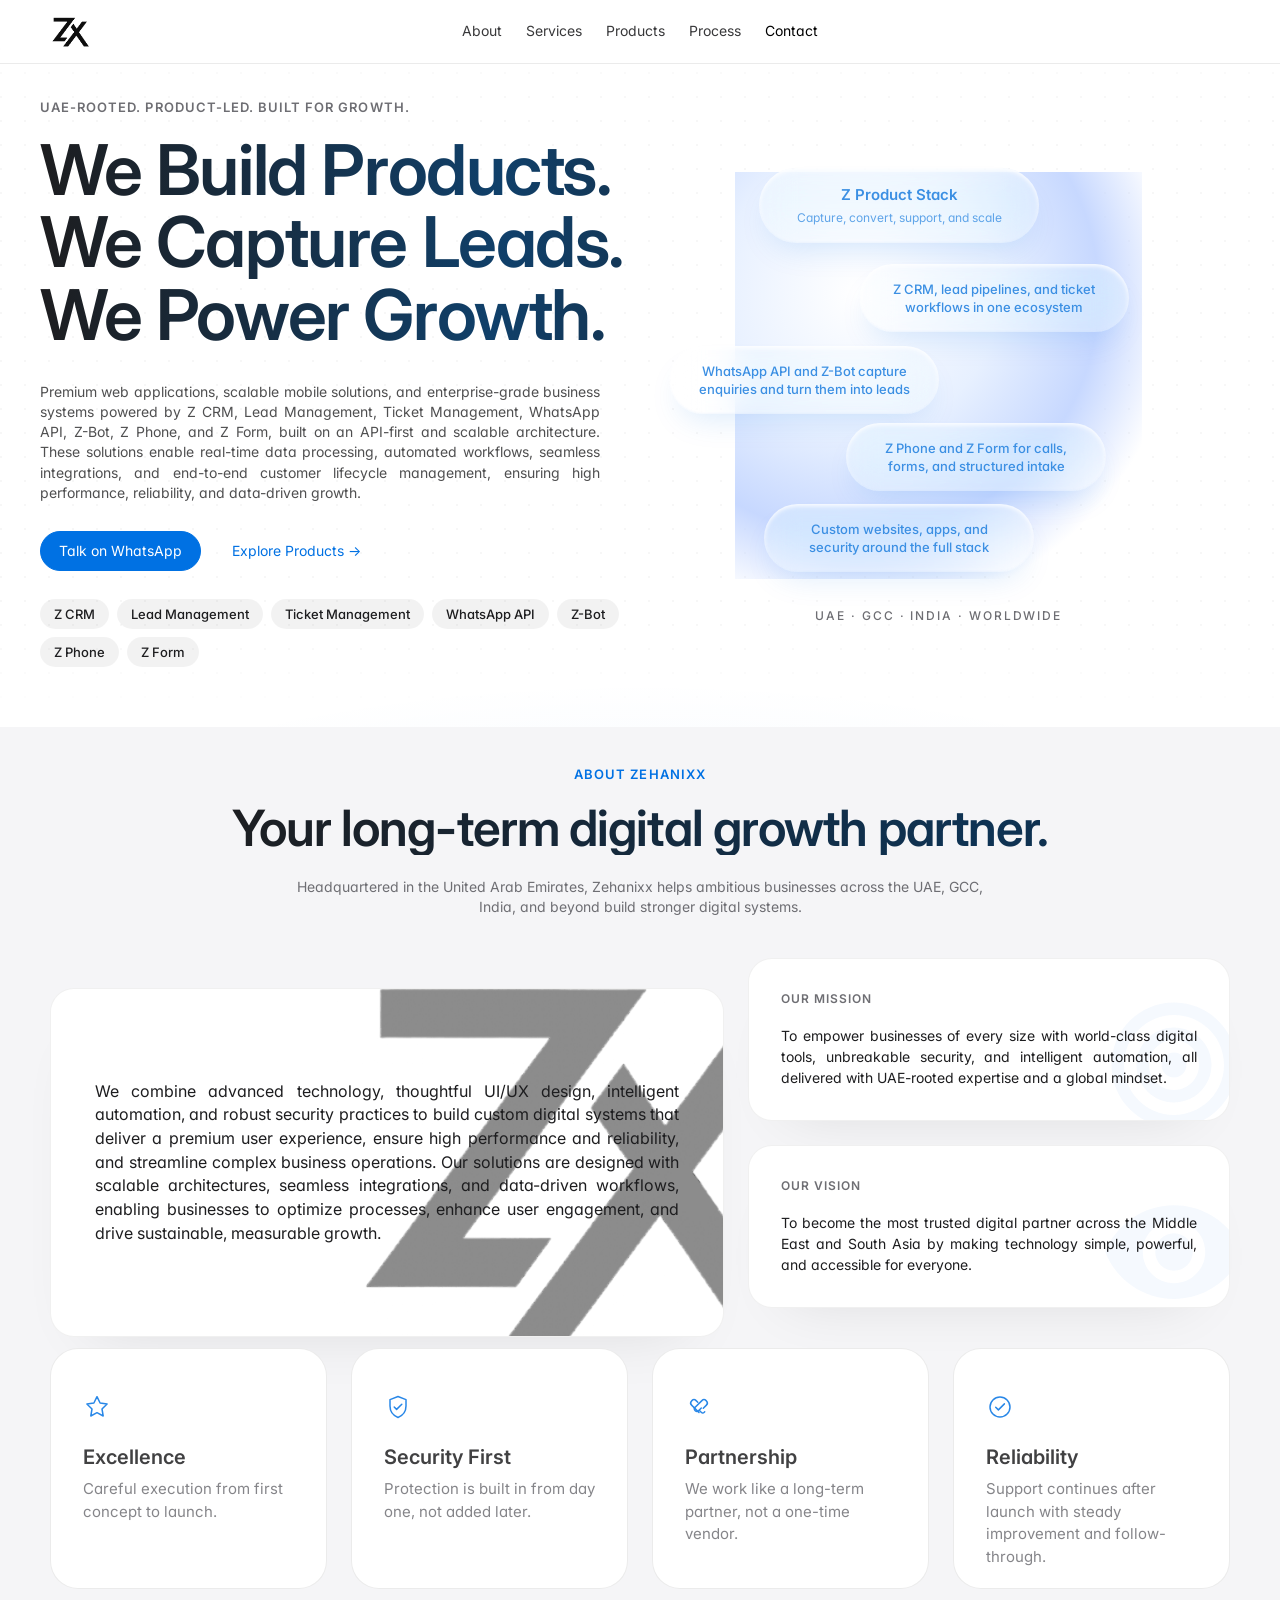
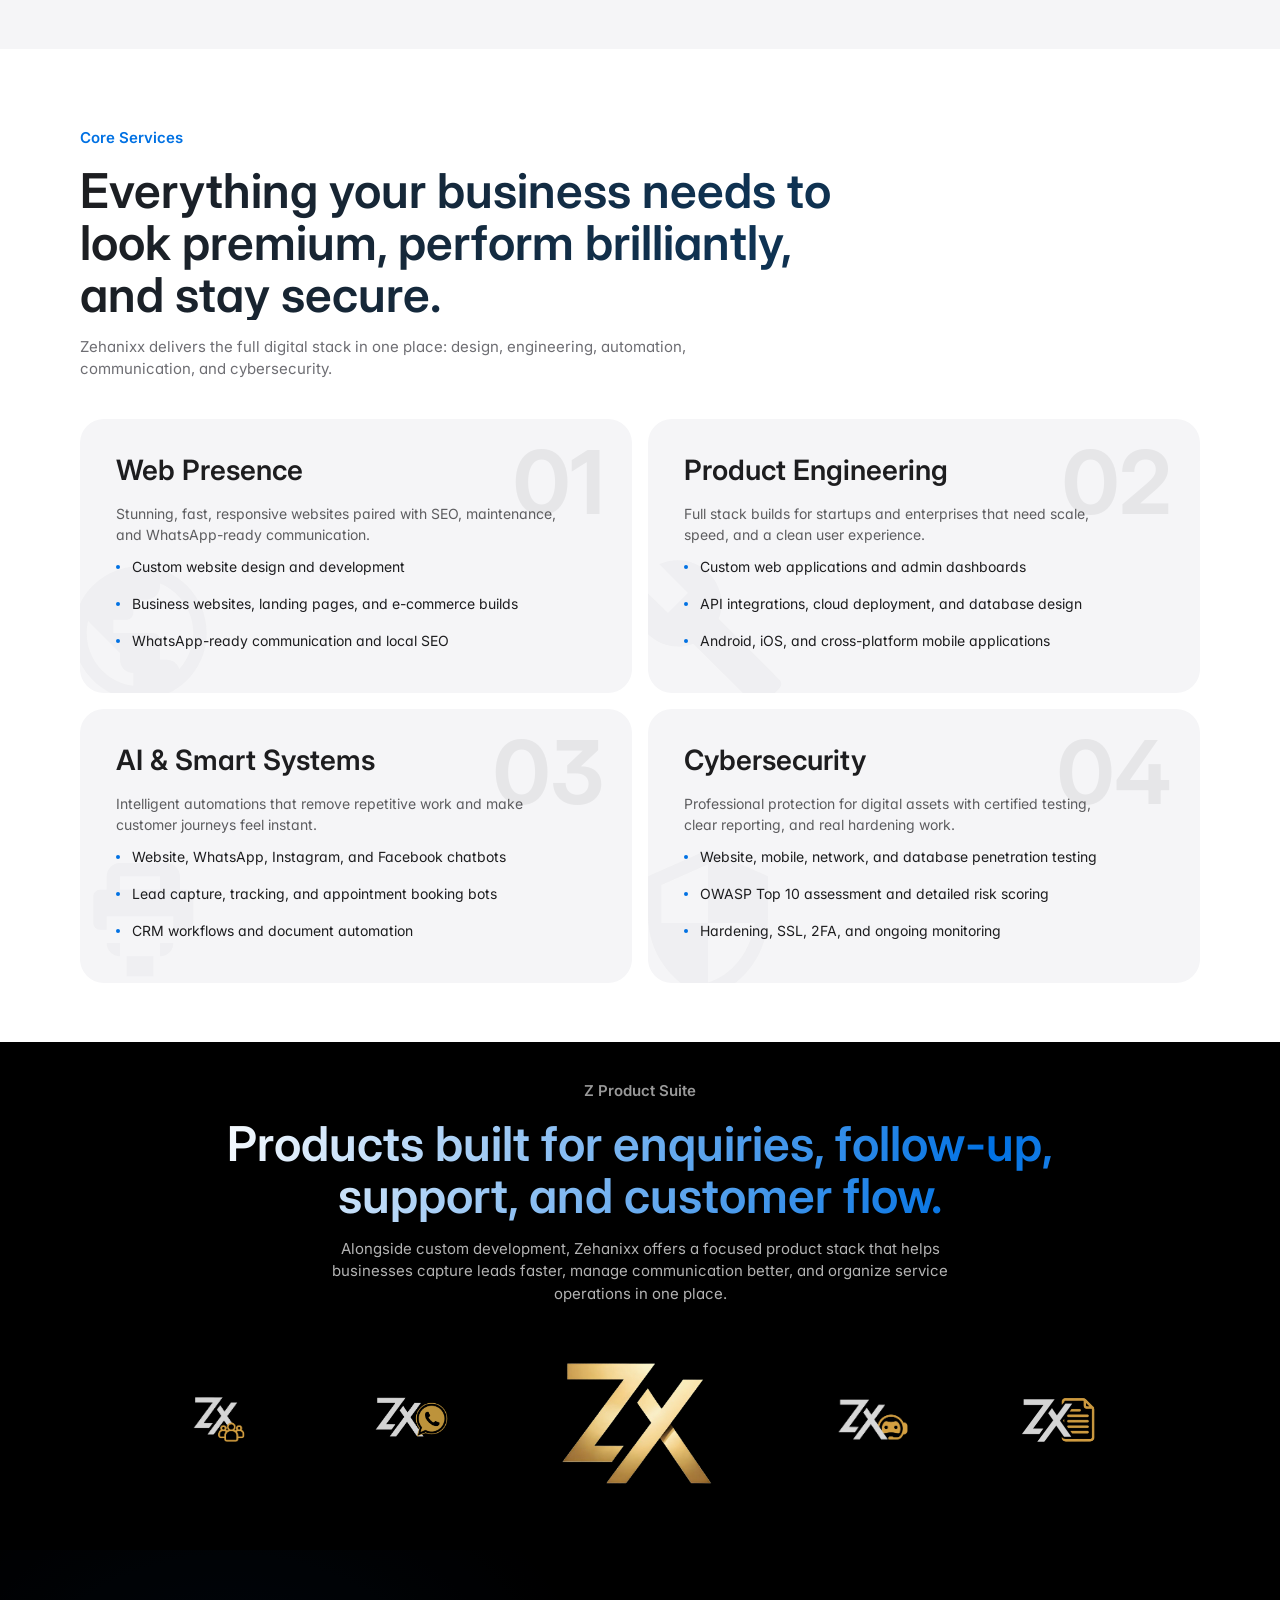
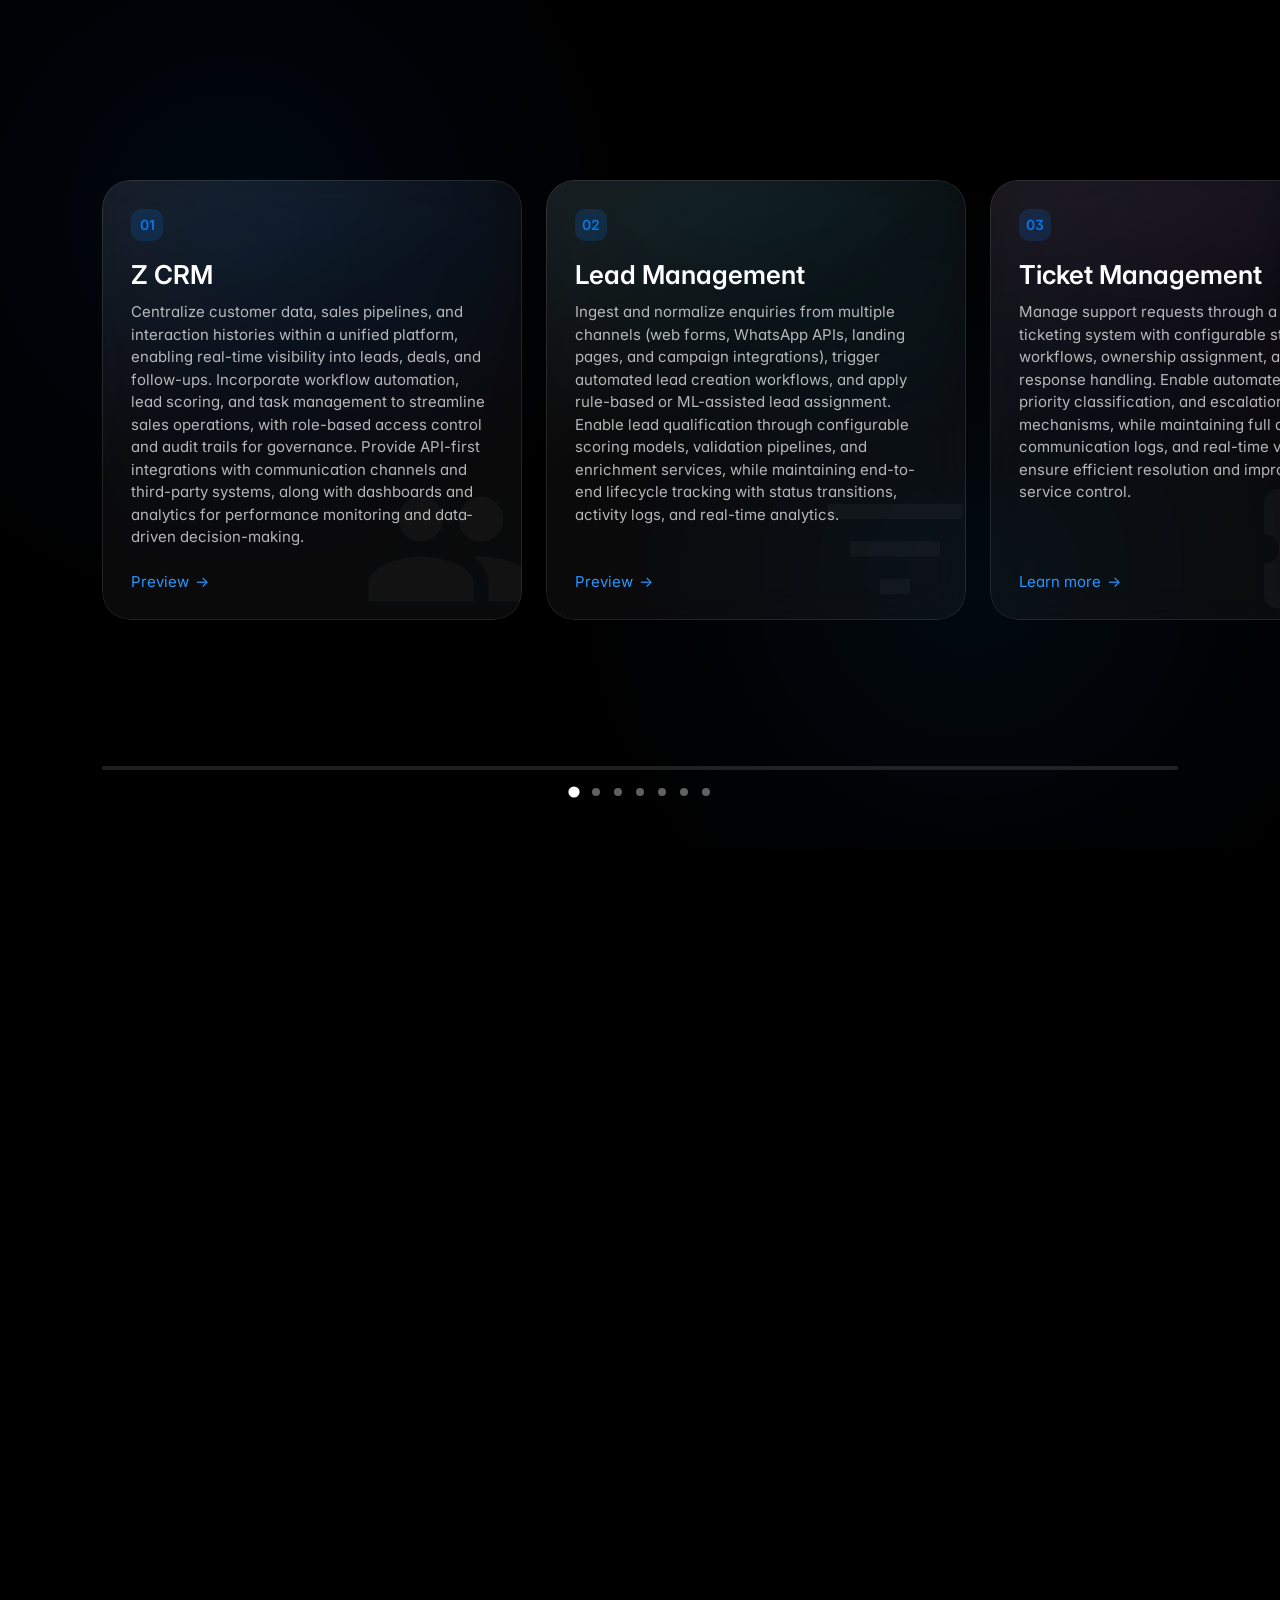
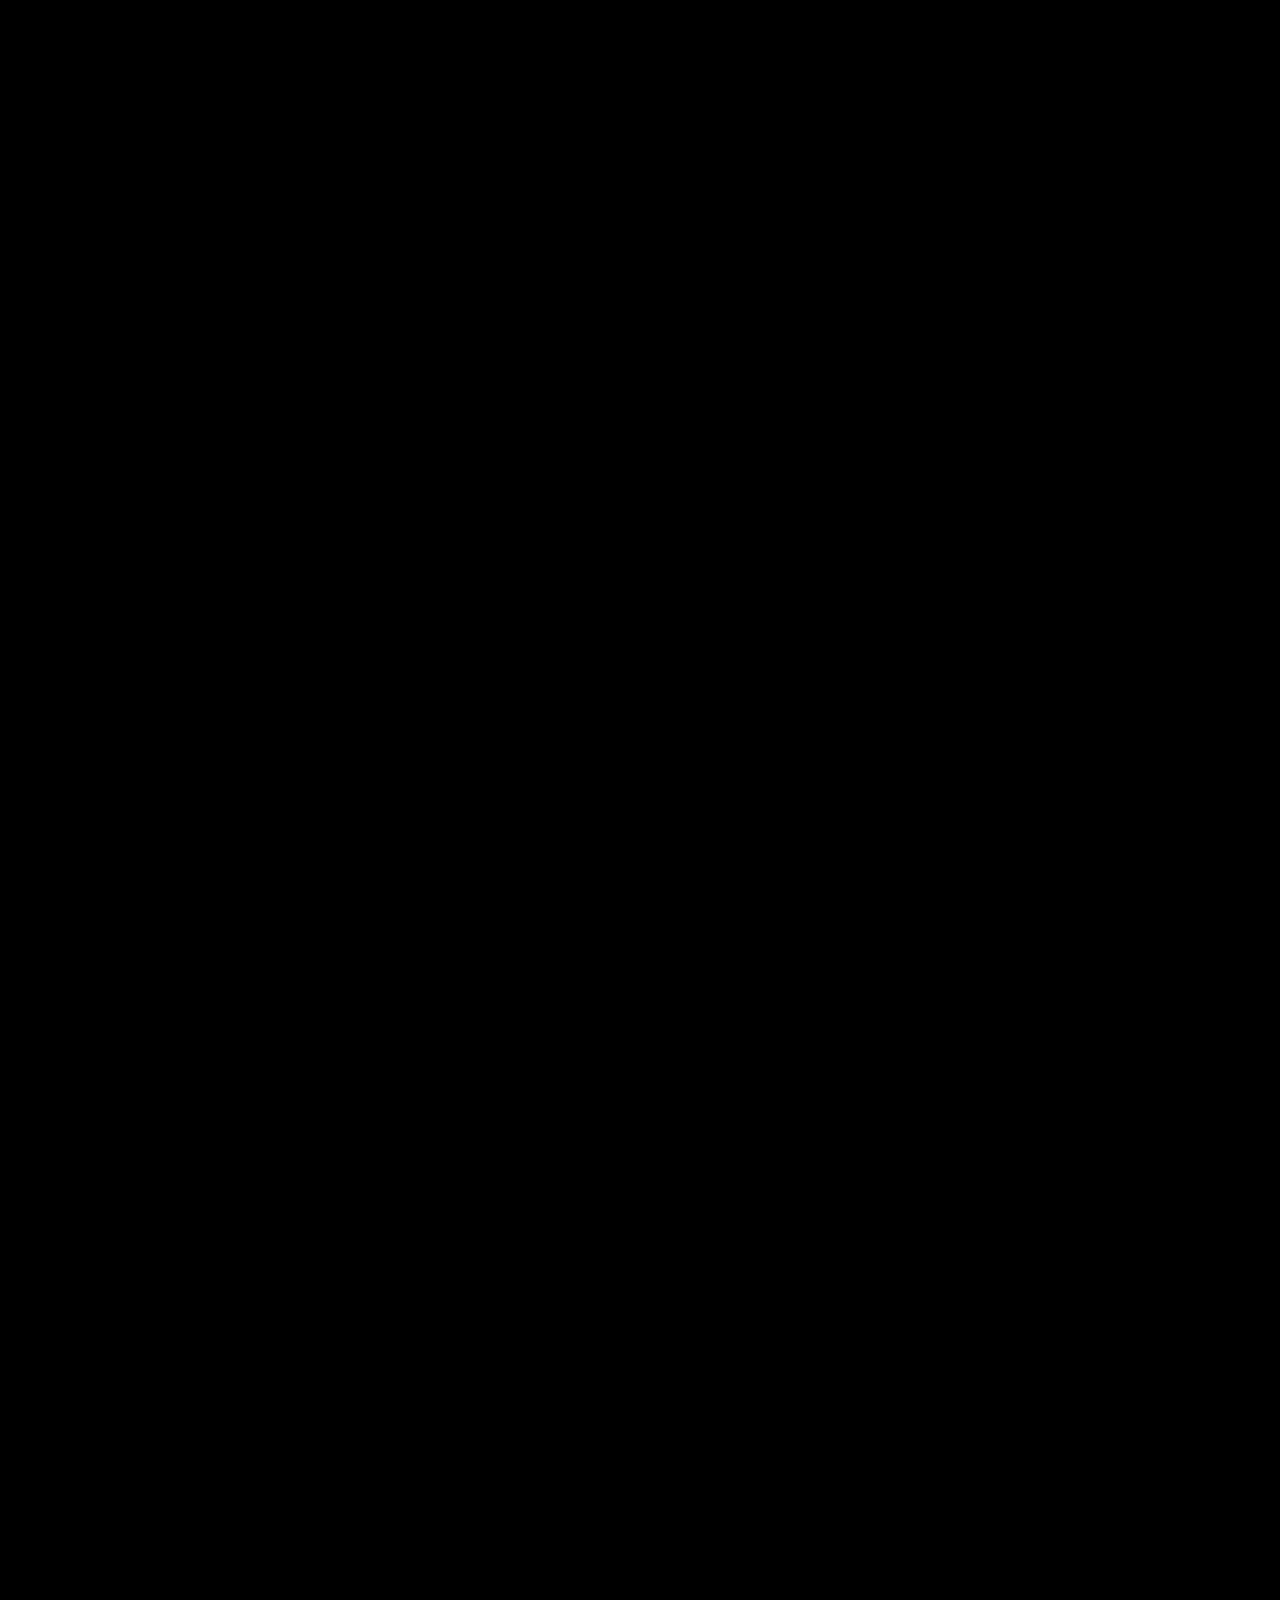
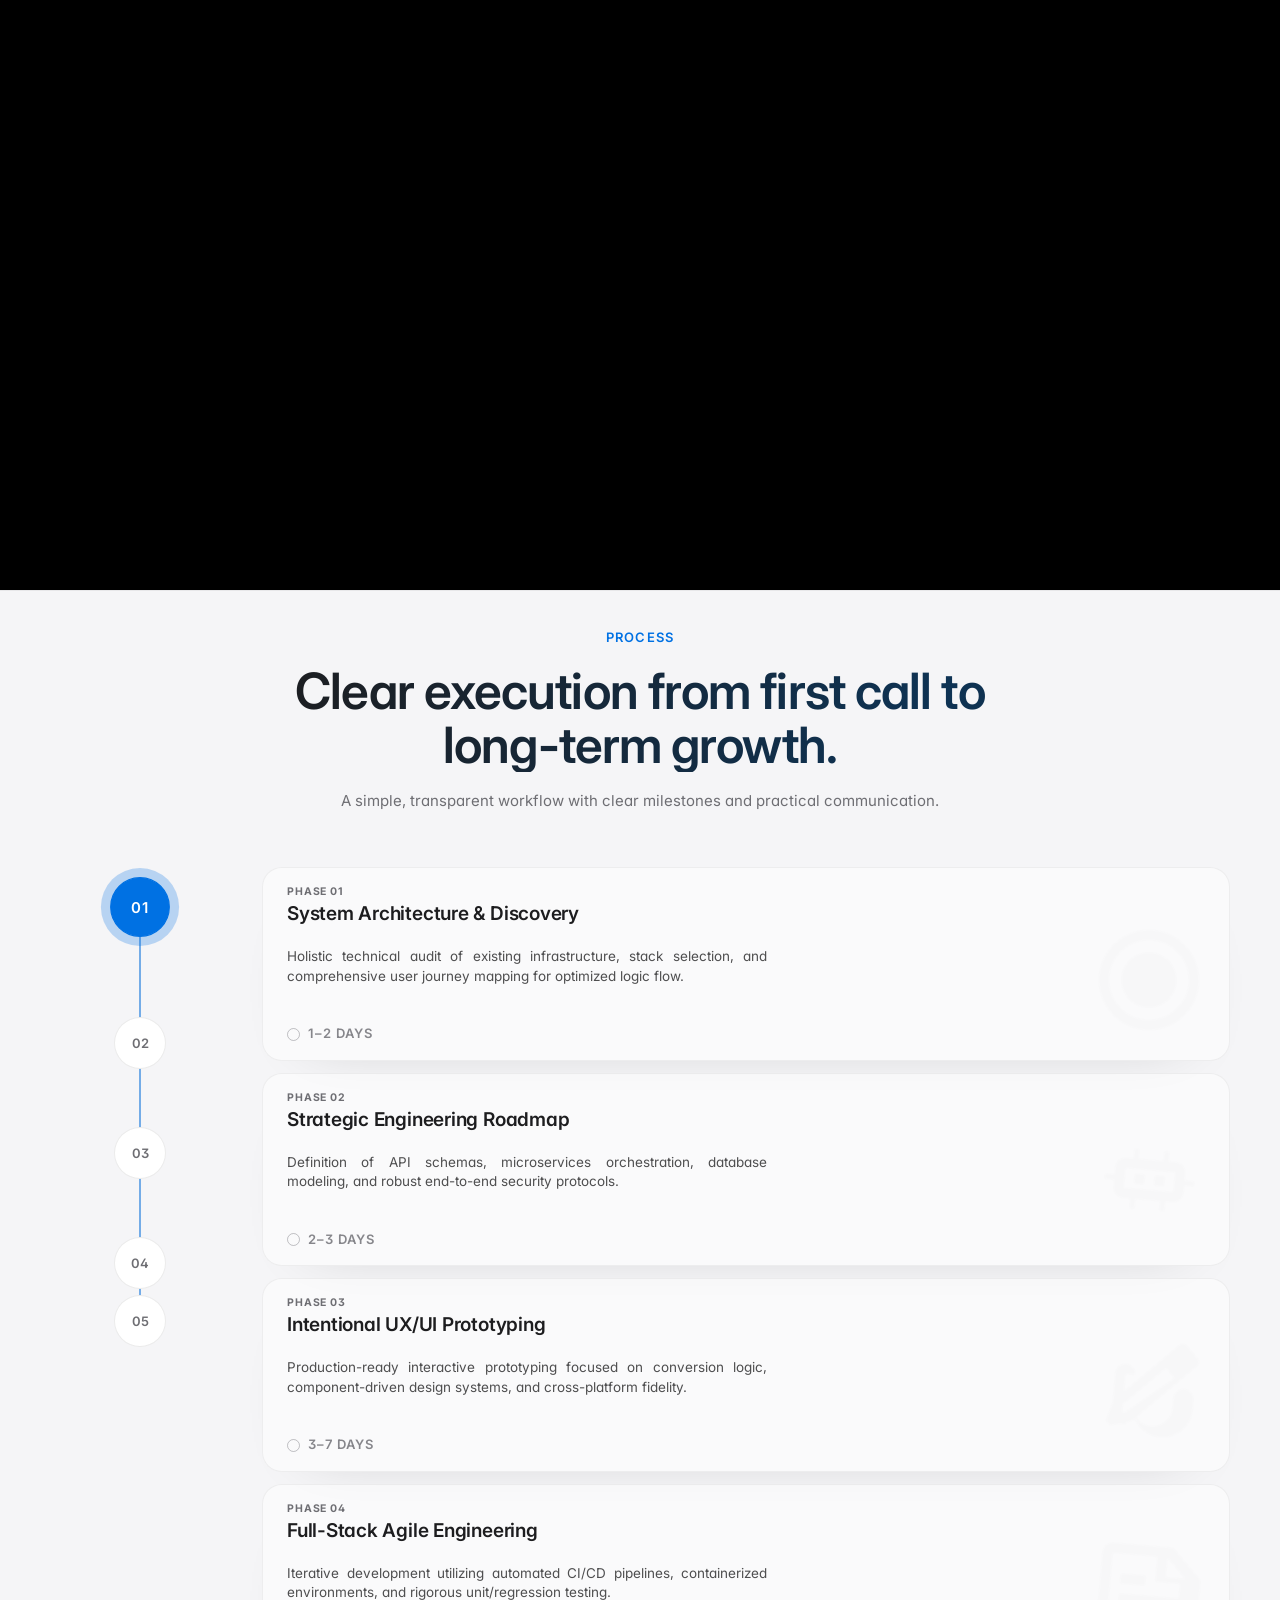
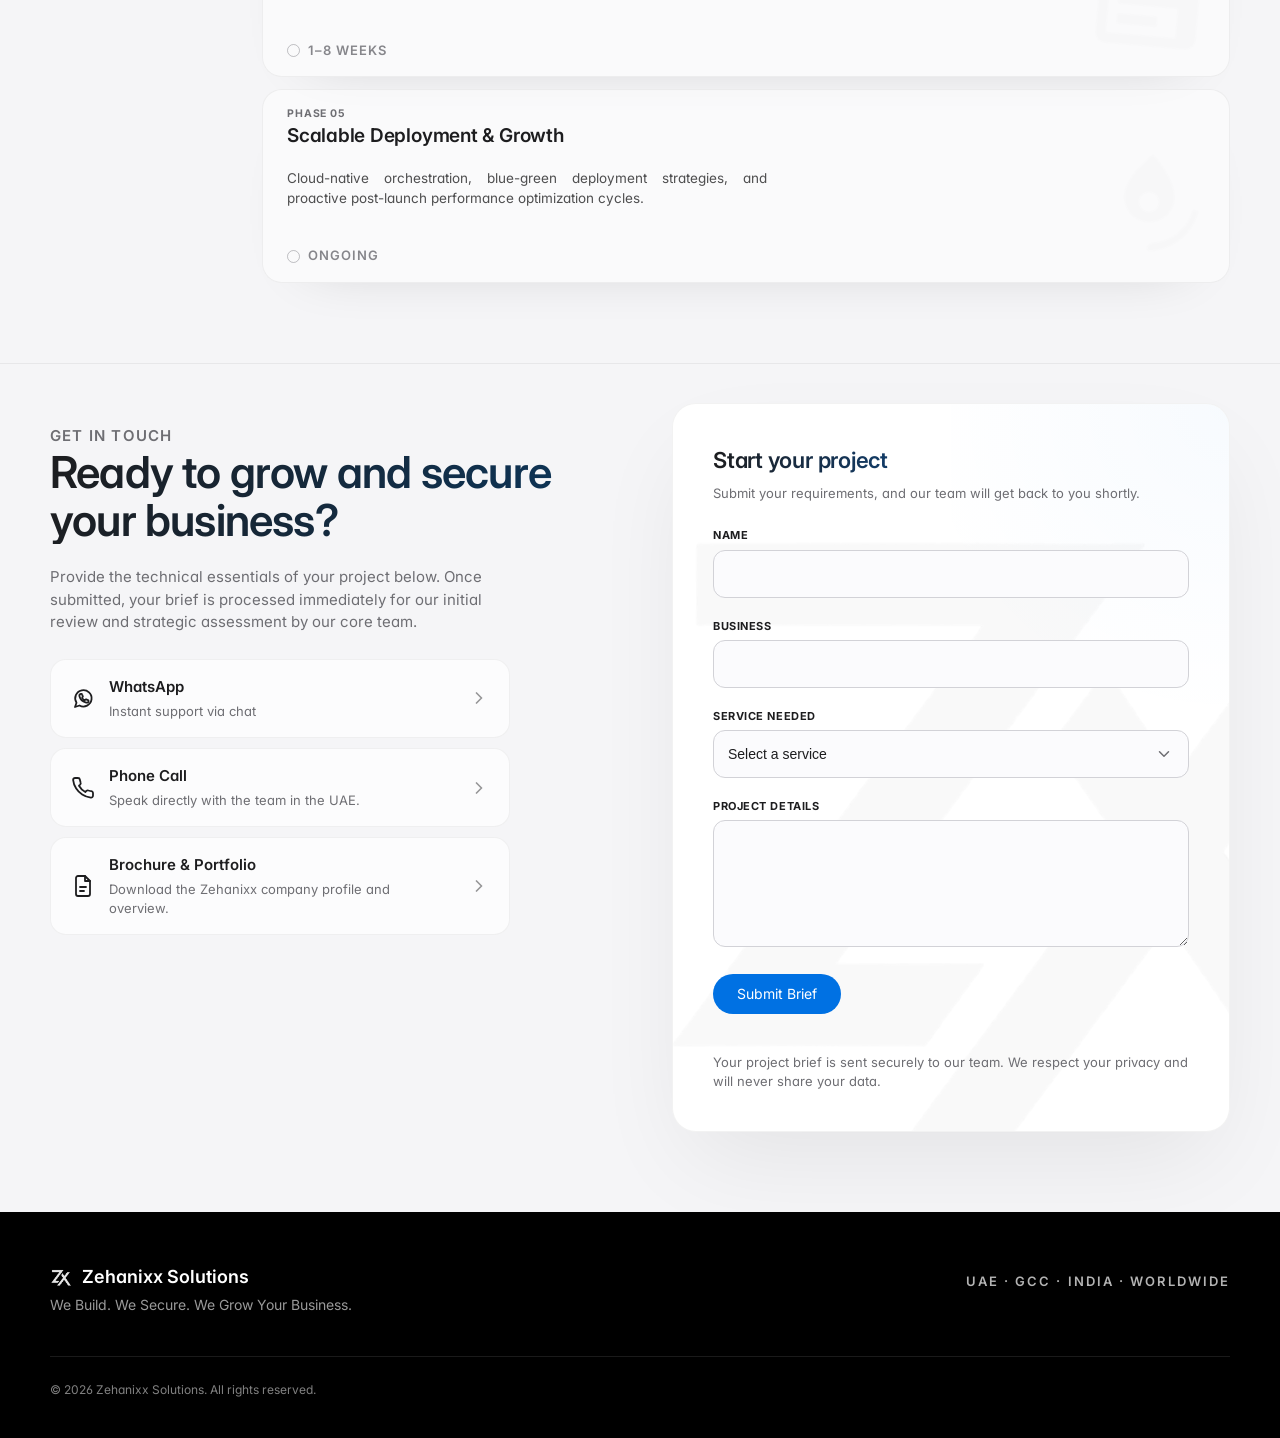
==== commit 3c473965: "latest commit" ====
--- a/index.html
+++ b/index.html
@@ -2005,13 +2005,13 @@
 
         <div class="product-visual-showcase" data-reveal>
             <div class="showcase-container">
-              <img src="assets/zCRM.PNG" alt="Z CRM" class="showcase-item side-item">
-              <img src="assets/zCHAT.PNG" alt="Z Chat" class="showcase-item side-item">
+              <img src="/assets/zCRM.PNG" alt="Z CRM" class="showcase-item side-item">
+              <img src="/assets/zCHAT.PNG" alt="Z Chat" class="showcase-item side-item">
               
-              <img src="assets/zehanixx_product.PNG" alt="Zehanixx Product" class="showcase-item main-item">
+              <img src="/assets/zehanixx_Product.PNG" alt="Zehanixx Product" class="showcase-item main-item">
               
-              <img src="assets/zBOT.PNG" alt="Z Bot" class="showcase-item side-item">
-              <img src="assets/zFORM.PNG" alt="Z Form" class="showcase-item side-item">
+              <img src="/assets/ZBOT.PNG" alt="Z Bot" class="showcase-item side-item">
+              <img src="/assets/zFORM.PNG" alt="Z Form" class="showcase-item side-item">
             </div>
           </div>
 
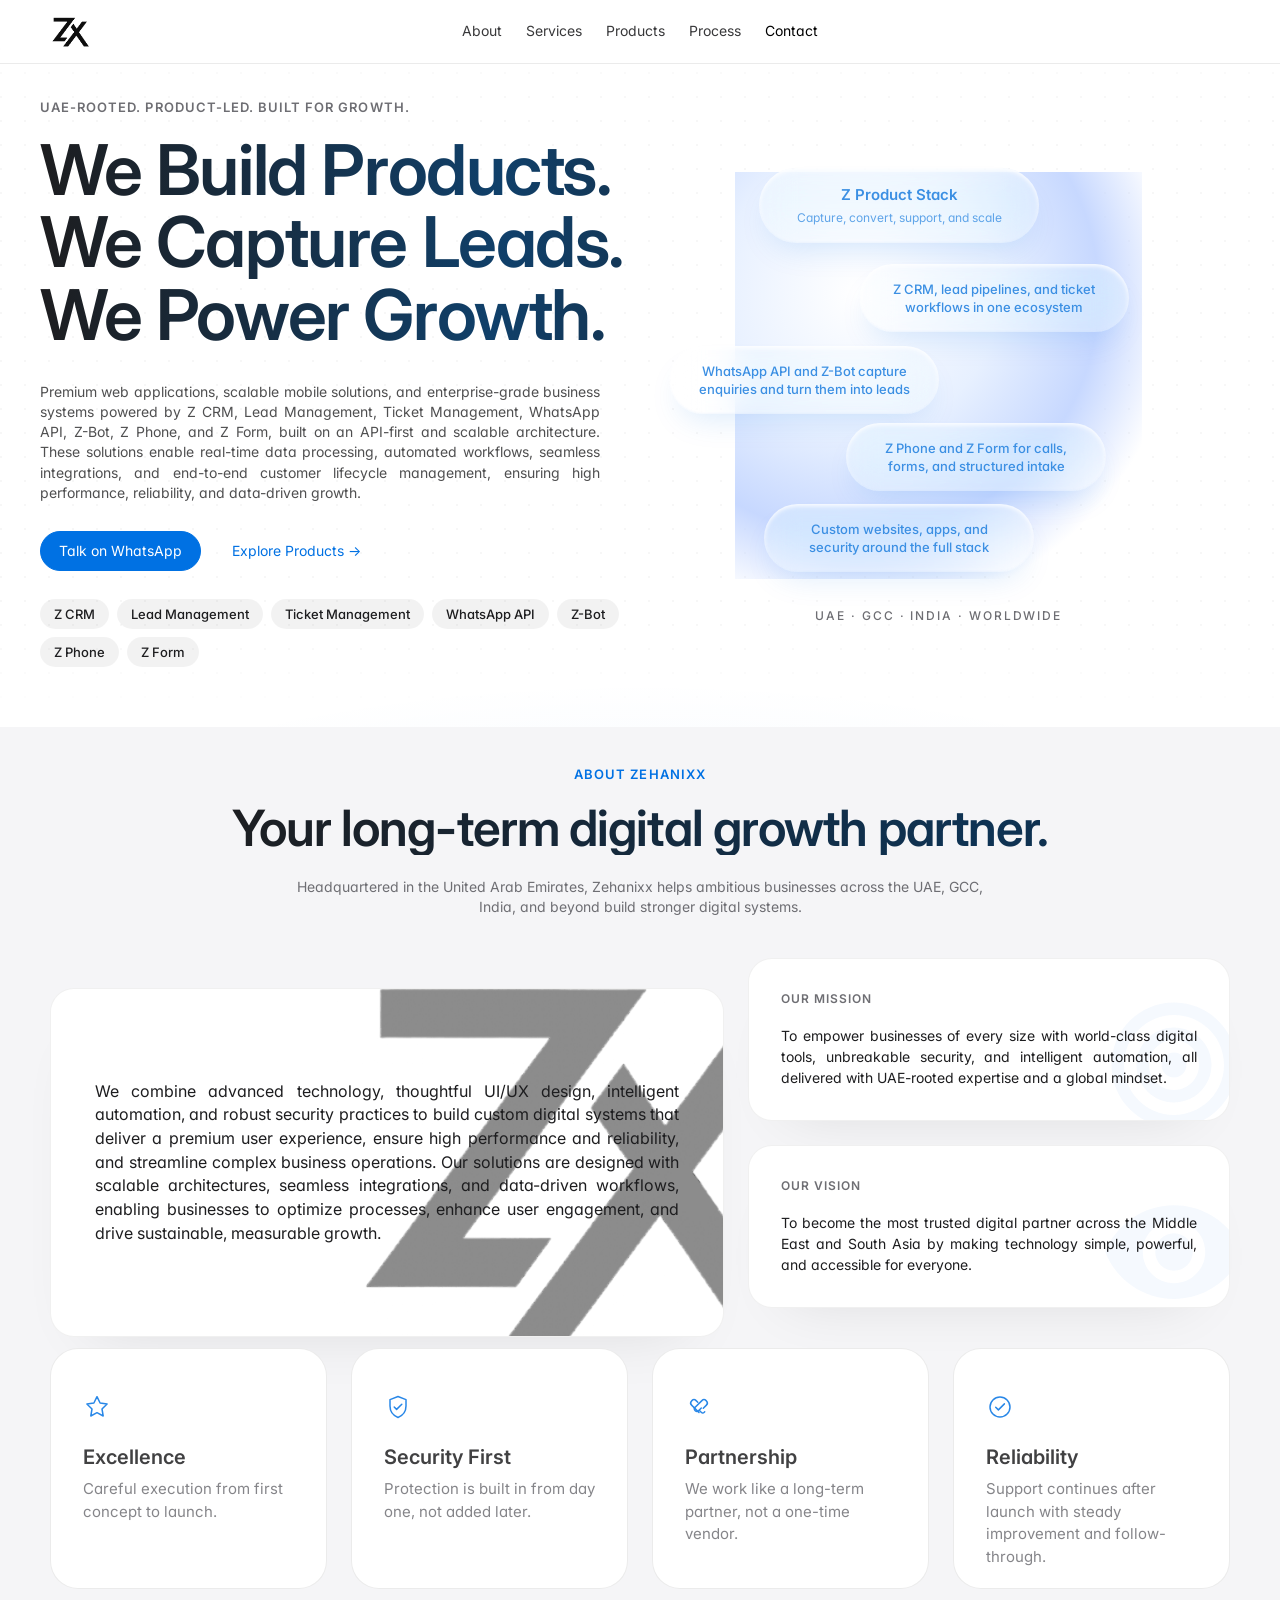
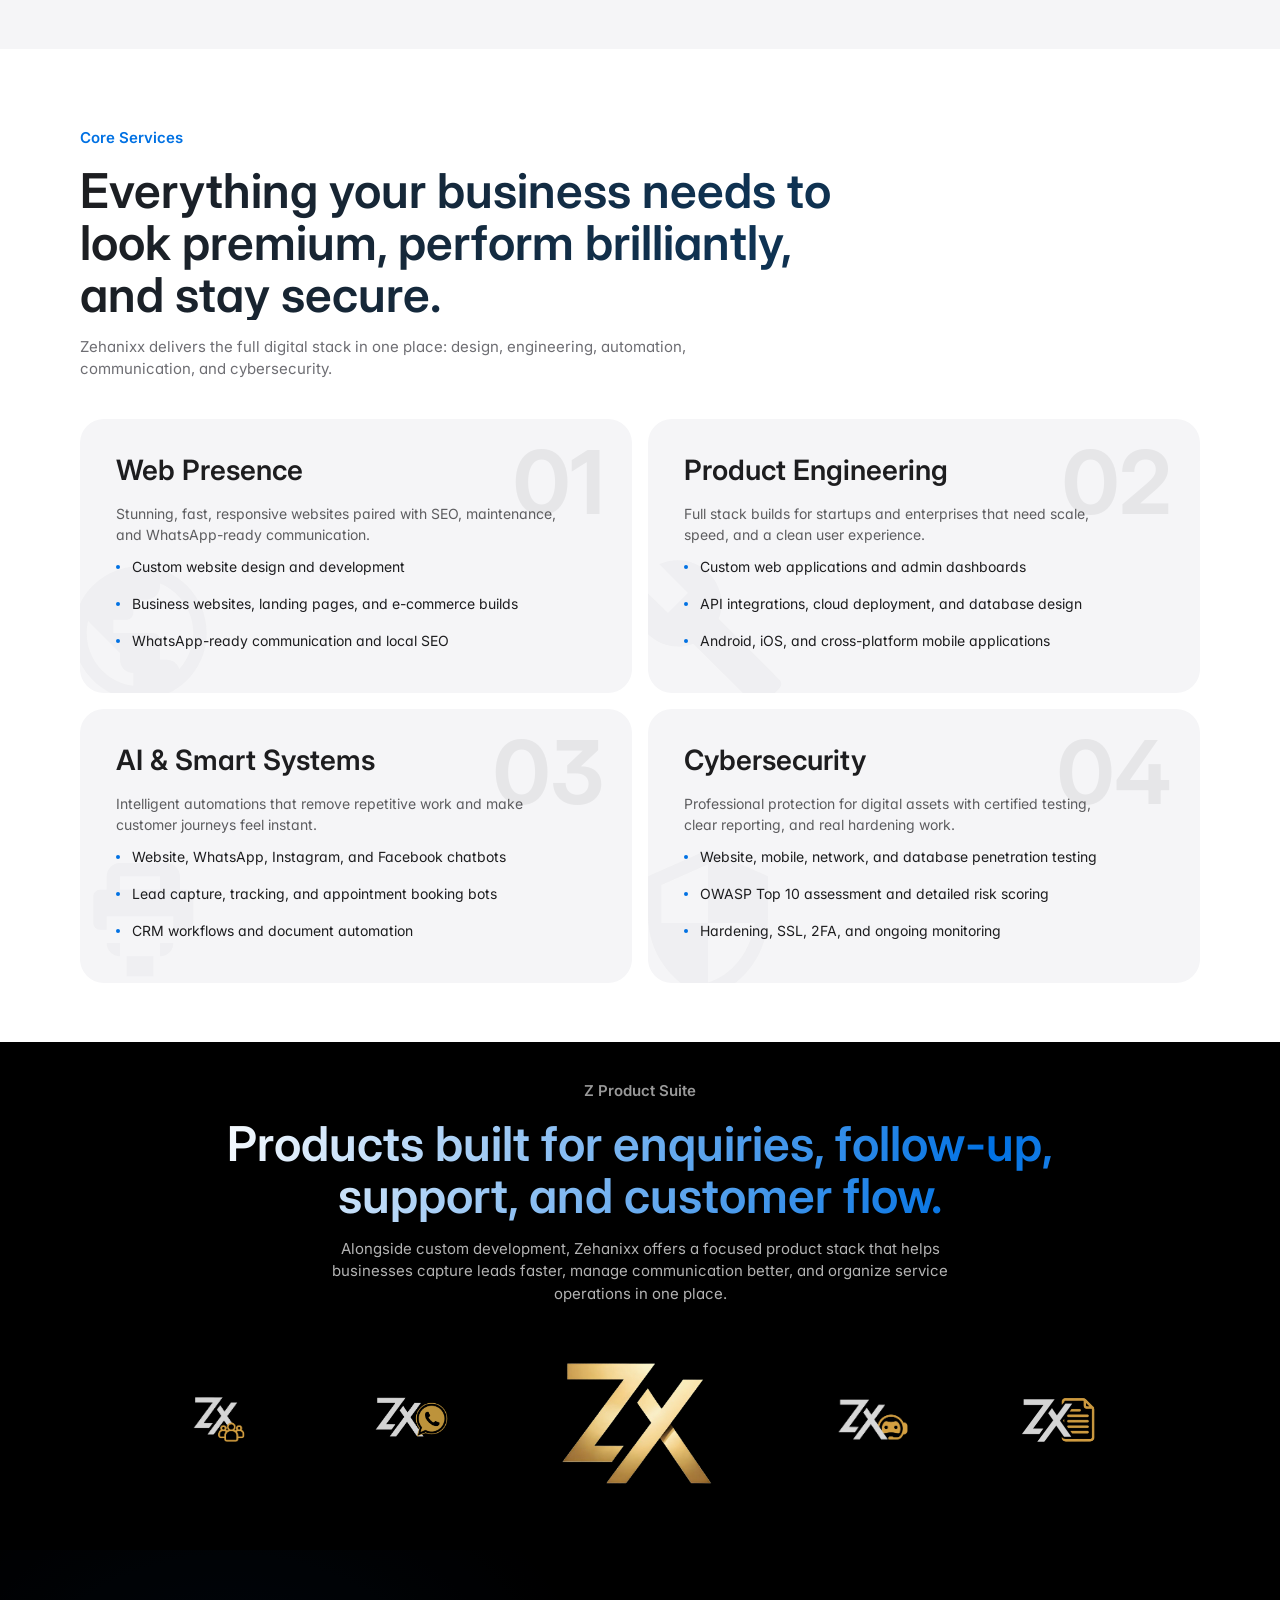
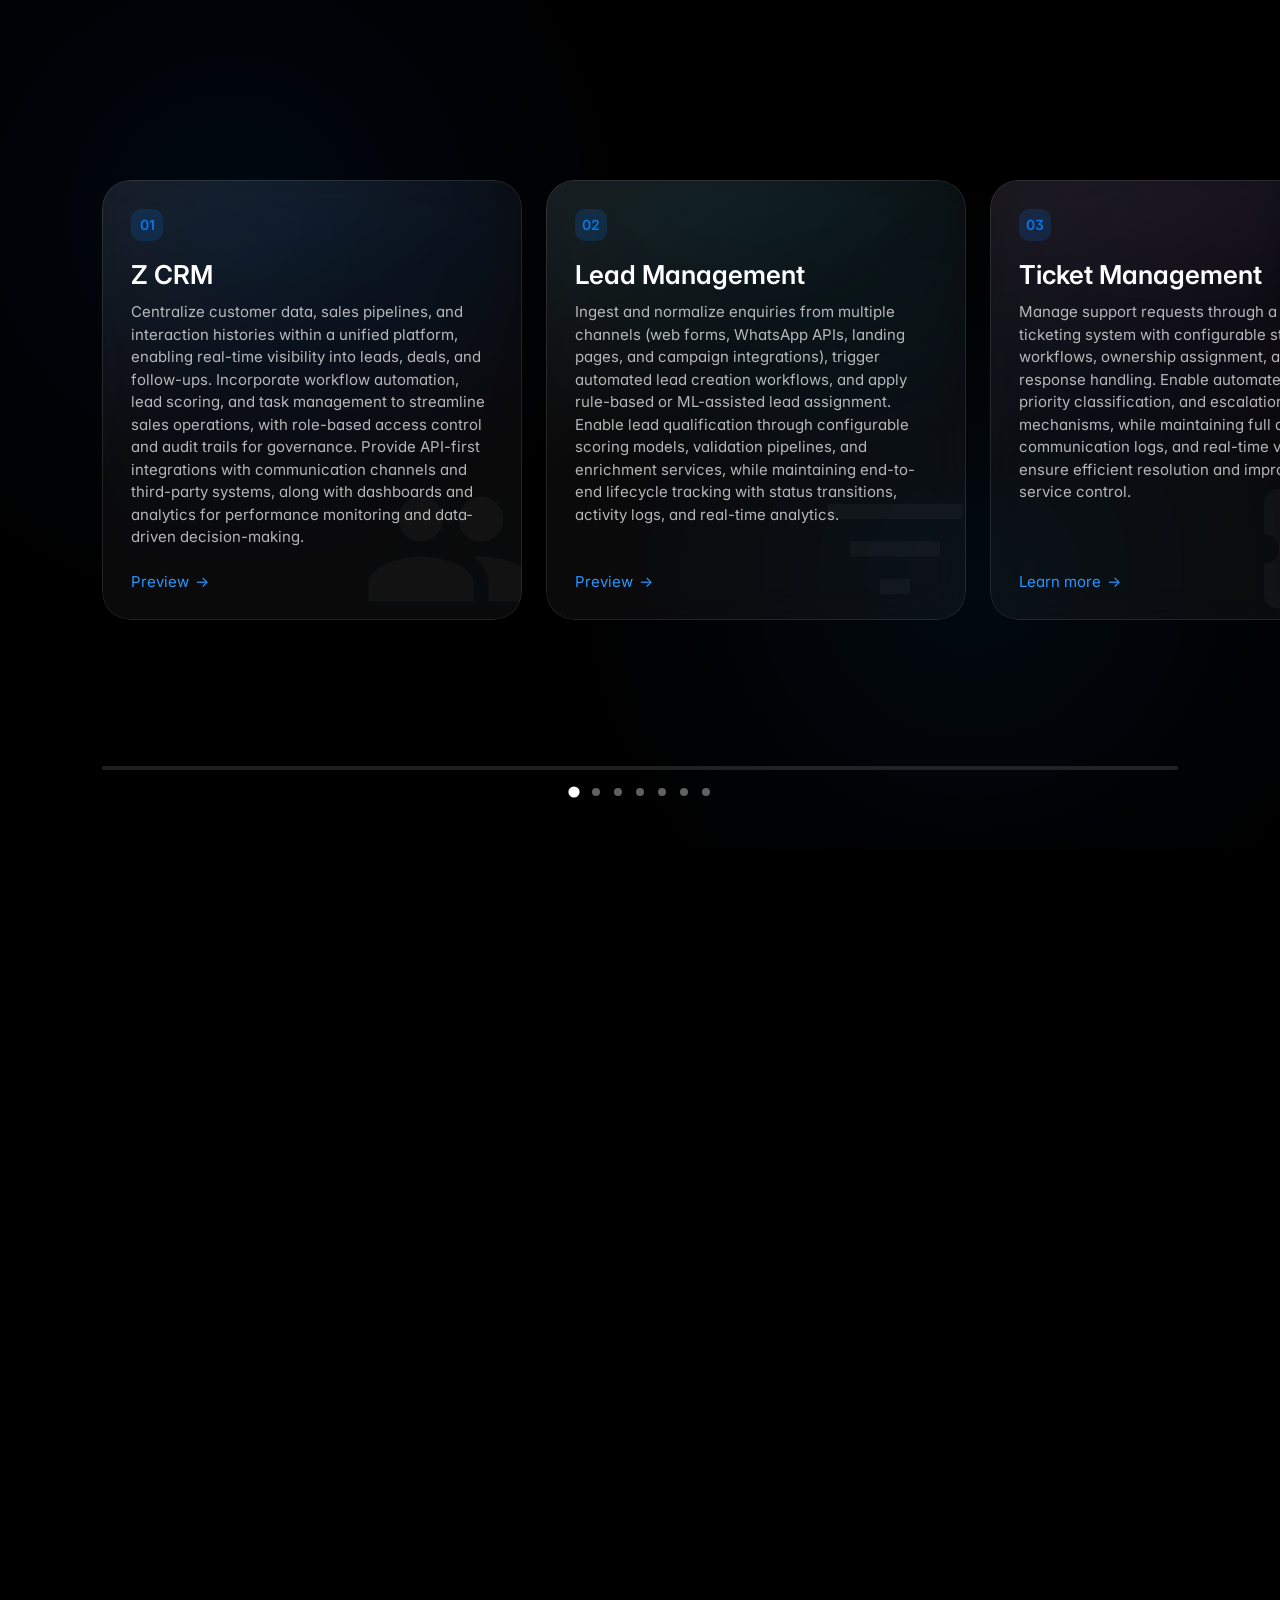
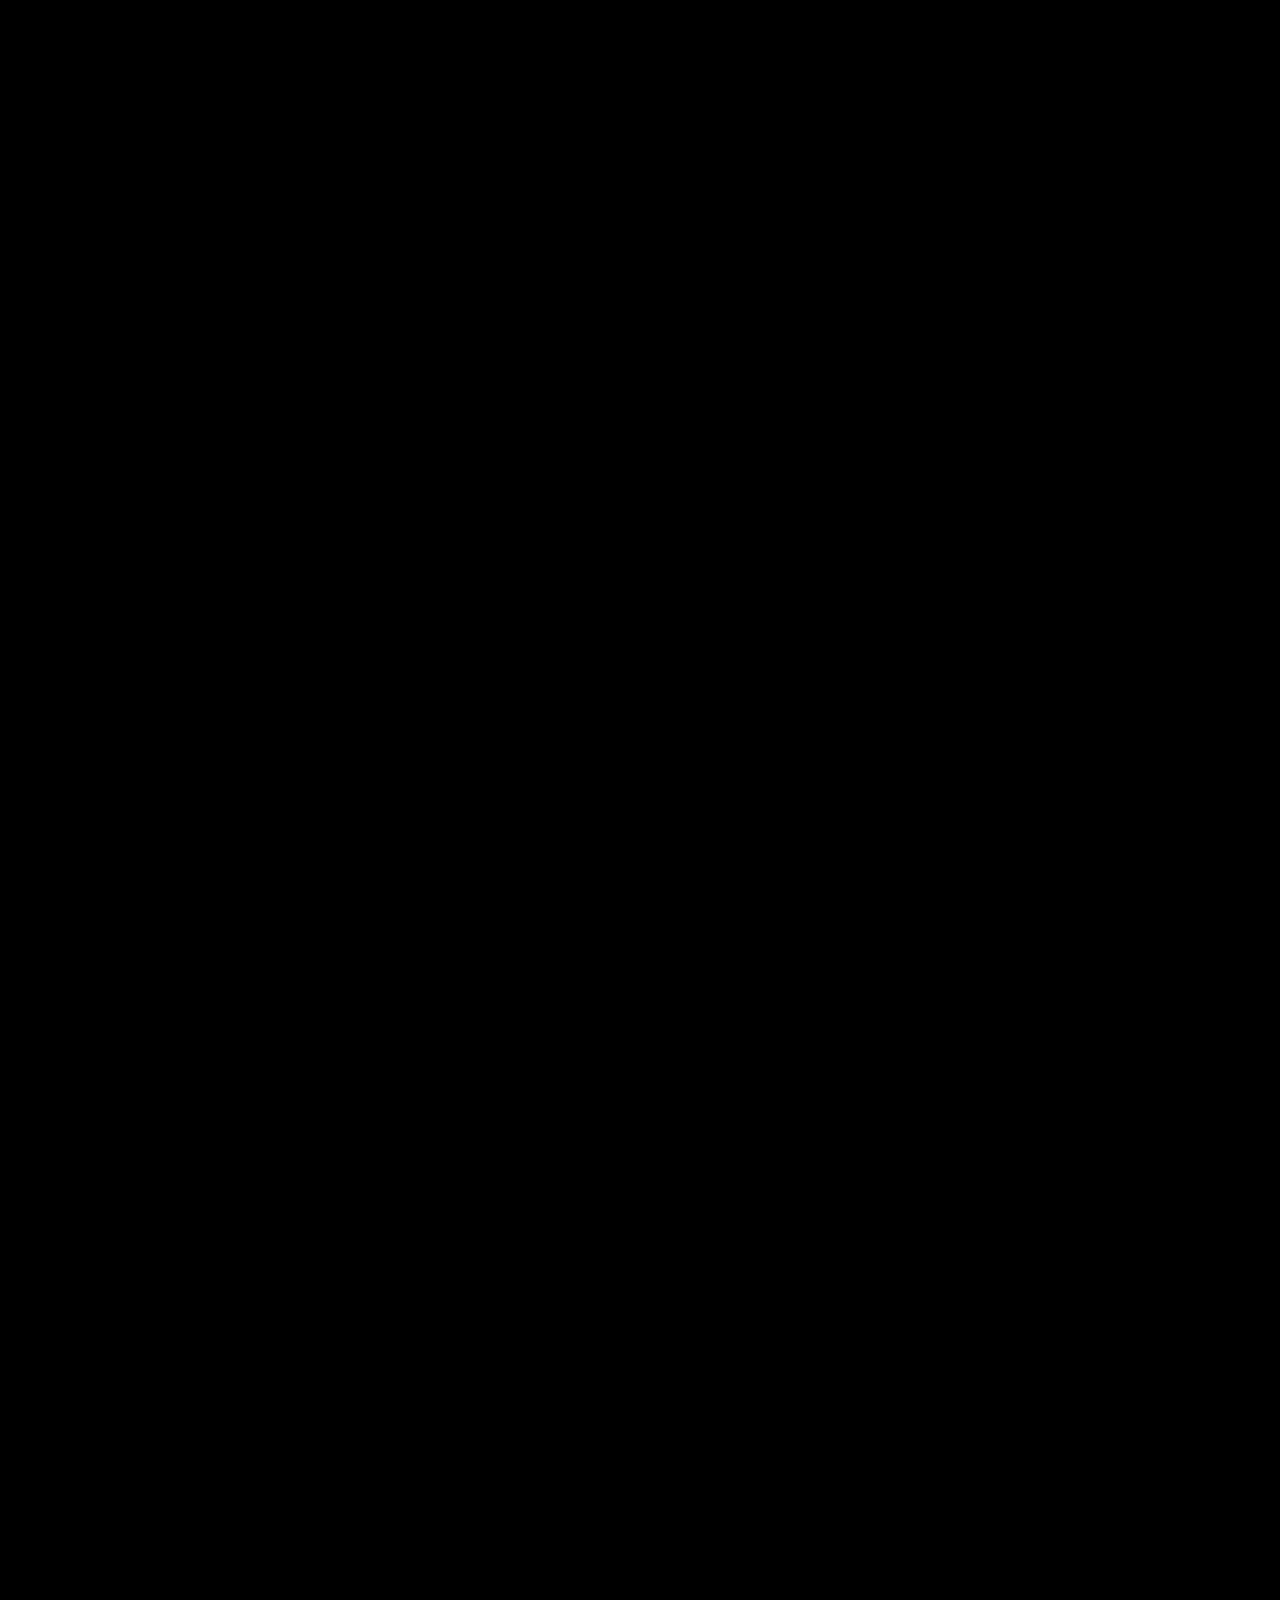
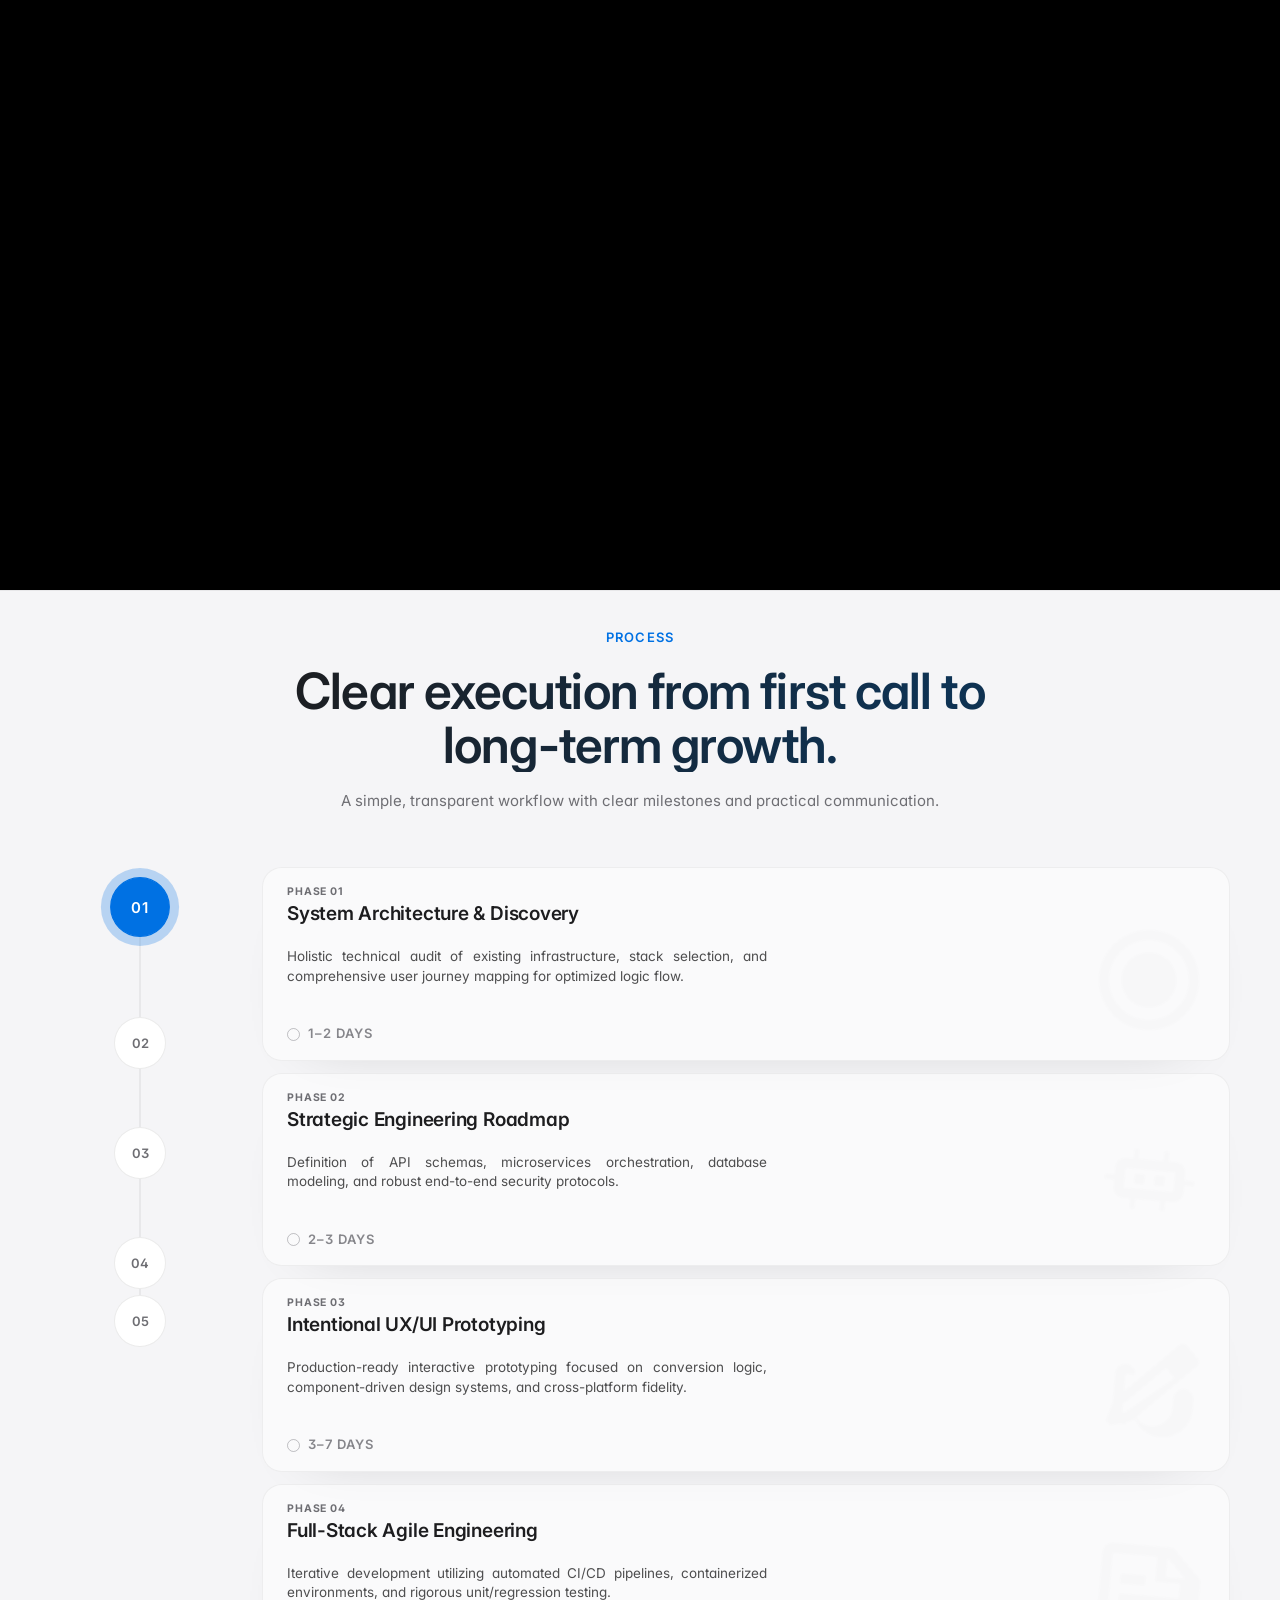
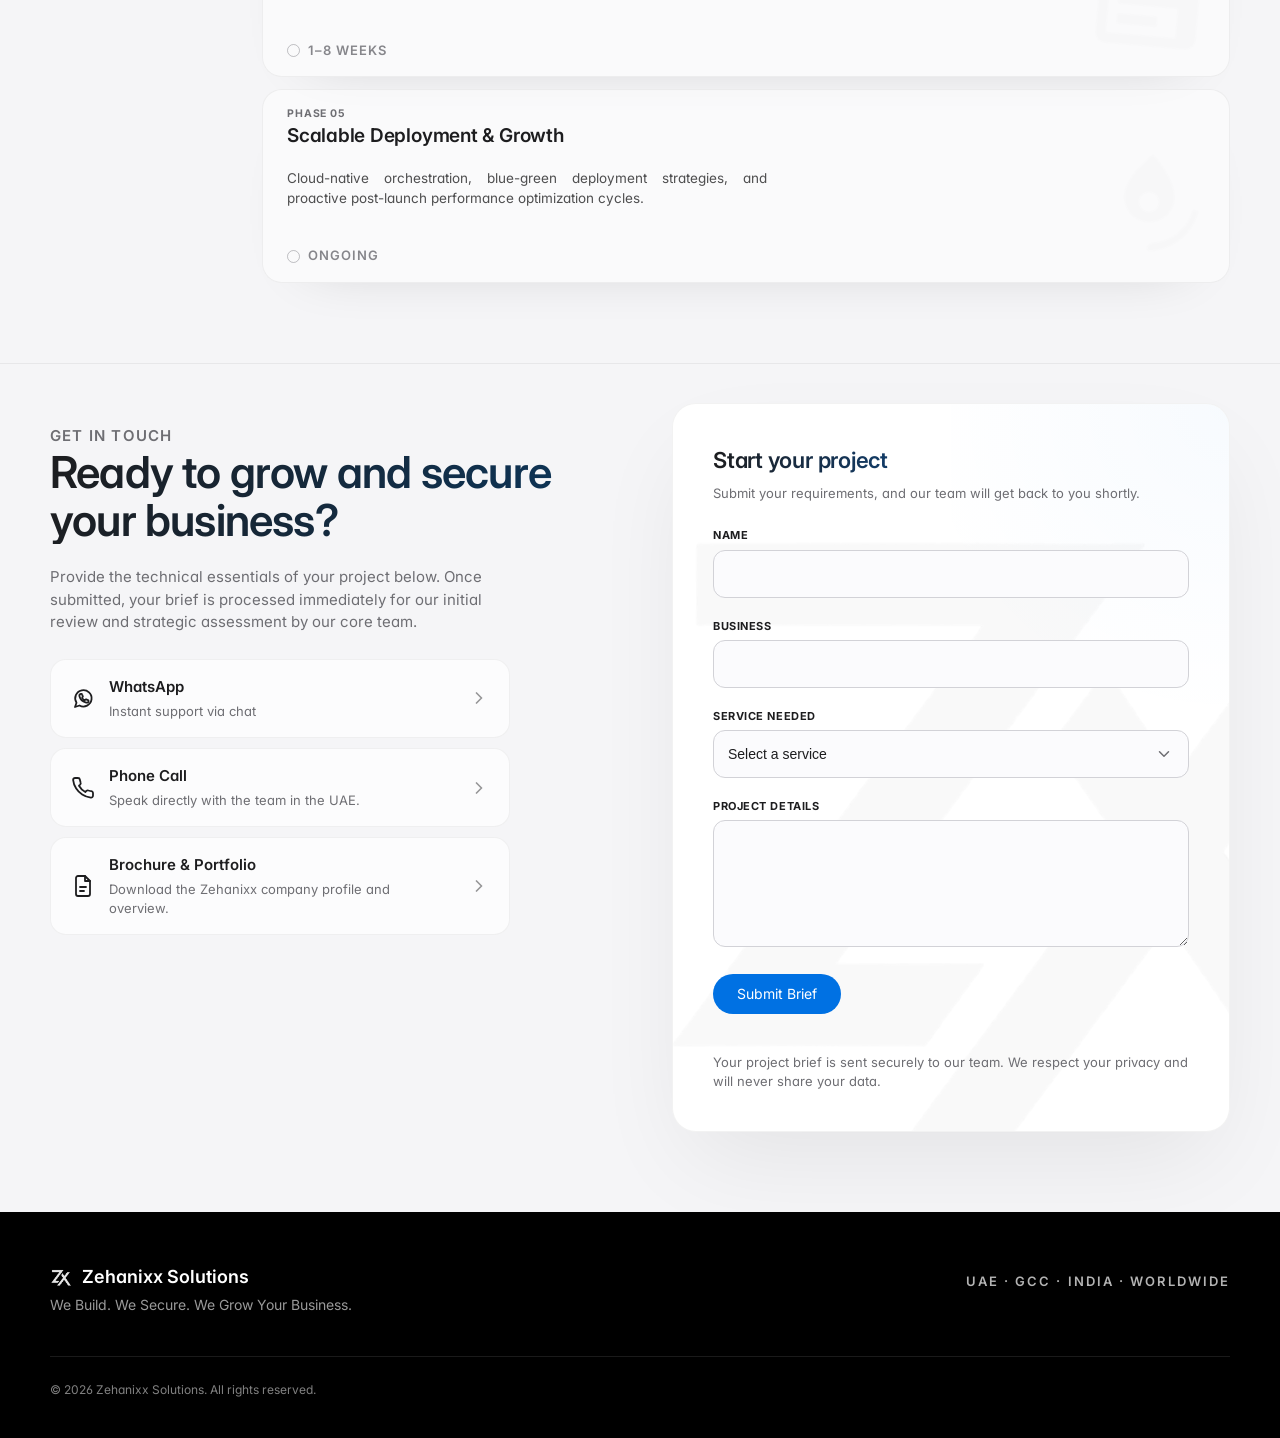
==== commit 25c84738: "latest commit" ====
--- a/index.html
+++ b/index.html
@@ -229,6 +229,104 @@
       .bubble { padding: 12px 14px !important; }
     }
 
+    @media (max-width: 640px) {
+    .hero-section { padding-top: 80px !important; }
+    
+    .hero-bubbles {
+        width: 100% !important;
+        height: 620px !important; /* Increased height to show Bubble 5 */
+        transform: none !important;
+        margin: 20px auto !important;
+        display: flex;
+        flex-direction: column;
+        align-items: center;
+    }
+
+    .bubble {
+        position: absolute !important;
+        width: 85% !important;
+        max-width: 300px !important;
+        padding: 12px 16px !important;
+        font-size: 13px !important;
+        left: 50% !important;
+        transform: translateX(-50%) !important;
+    }
+
+    /* Fixed vertical spacing for all 5 bubbles */
+    .bubble-1 { top: 0% !important; }
+    .bubble-2 { top: 20% !important; }
+    .bubble-3 { top: 40% !important; }
+    .bubble-4 { top: 60% !important; }
+    .bubble-5 { top: 80% !important; opacity: 1 !important; visibility: visible !important; }
+
+    .bubble strong { font-size: 14px !important; }
+}
+
+/* --- PROCESS SECTION MOBILE/TABLET FIX --- */
+@media (max-width: 1024px) {
+    .process-timeline {
+        display: grid !important;
+        grid-template-columns: 60px 1fr !important; /* Forces rail visibility */
+        gap: 0 !important;
+    }
+
+    .process-rail-panel {
+        display: block !important;
+        position: relative !important;
+        top: 0 !important;
+    }
+
+    .process-step-list { padding-left: 15px !important; }
+
+    /* Fix for Phase 5 visibility and rail trail */
+    .process-rail {
+        height: calc(100% - 40px) !important;
+        margin-top: 20px !important;
+    }
+
+    .process-node {
+        width: 34px !important;
+        height: 34px !important;
+        font-size: 10px !important;
+        left: 50% !important;
+    }
+
+    /* Keep icons visible but smaller */
+    .step-bg-icon {
+        width: 100px !important;
+        height: 100px !important;
+        right: 10px !important;
+        bottom: 10px !important;
+        display: block !important; /* Ensures they don't hide */
+    }
+    
+    .process-step.is-active {
+        transform: translateX(5px) !important;
+    }
+}
+
+/* --- CONTACT FORM LOGO RESIZE --- */
+@media (max-width: 768px) {
+    .contact-form::after {
+        width: 300px !important; /* Much larger than current */
+        height: 300px !important;
+        left: auto !important;
+        right: -40px !important;
+        top: 50% !important;
+        transform: translateY(-50%) !important;
+        opacity: 0.04 !important;
+    }
+}
+
+@media (max-width: 480px) {
+    .contact-form { padding: 25px 20px !important; }
+    .contact-form::after {
+        width: 220px !important;
+        right: -20px !important;
+    }
+    .form-head h3 { font-size: 18px !important; }
+}
+
     .about-section { padding: 80px 0 60px 0 !important; }
     .about-section { padding: 40px 0 60px 0 !important; }
     .about-heading { margin: 0 auto 40px auto !important; }
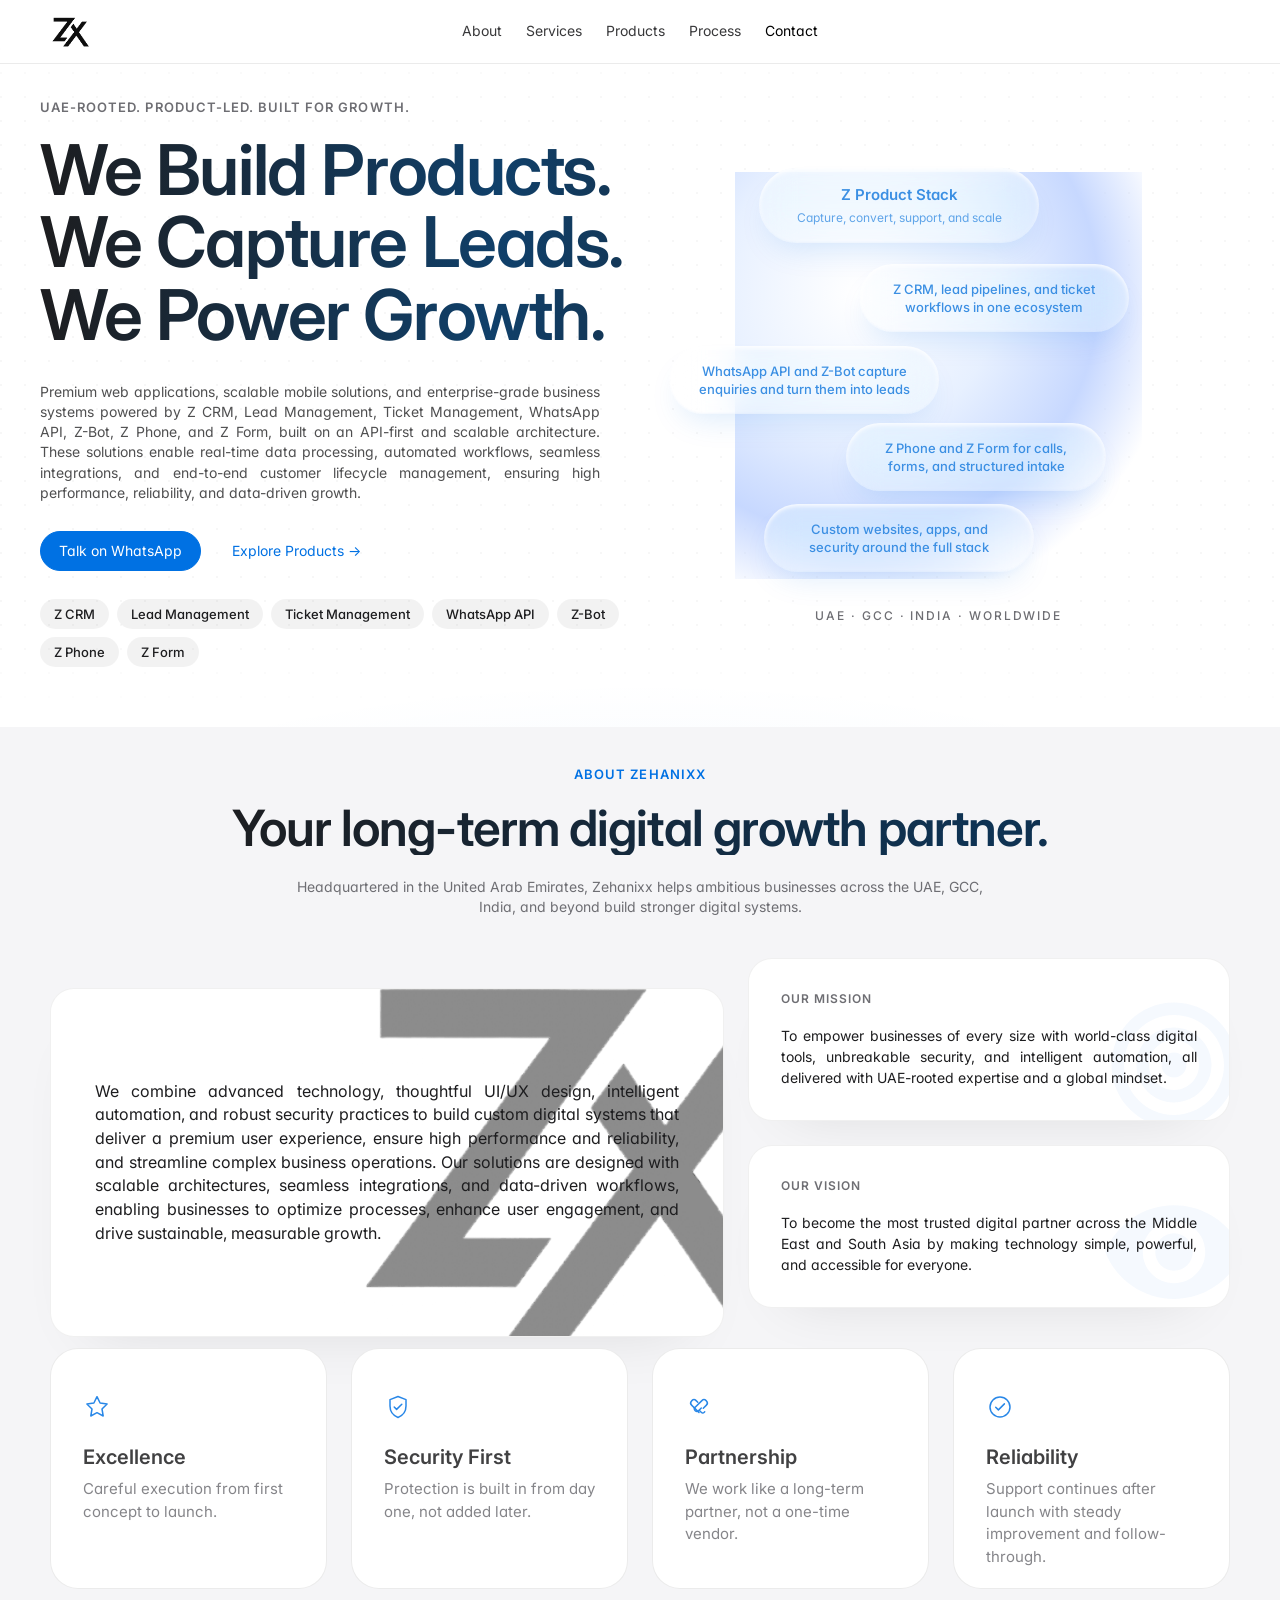
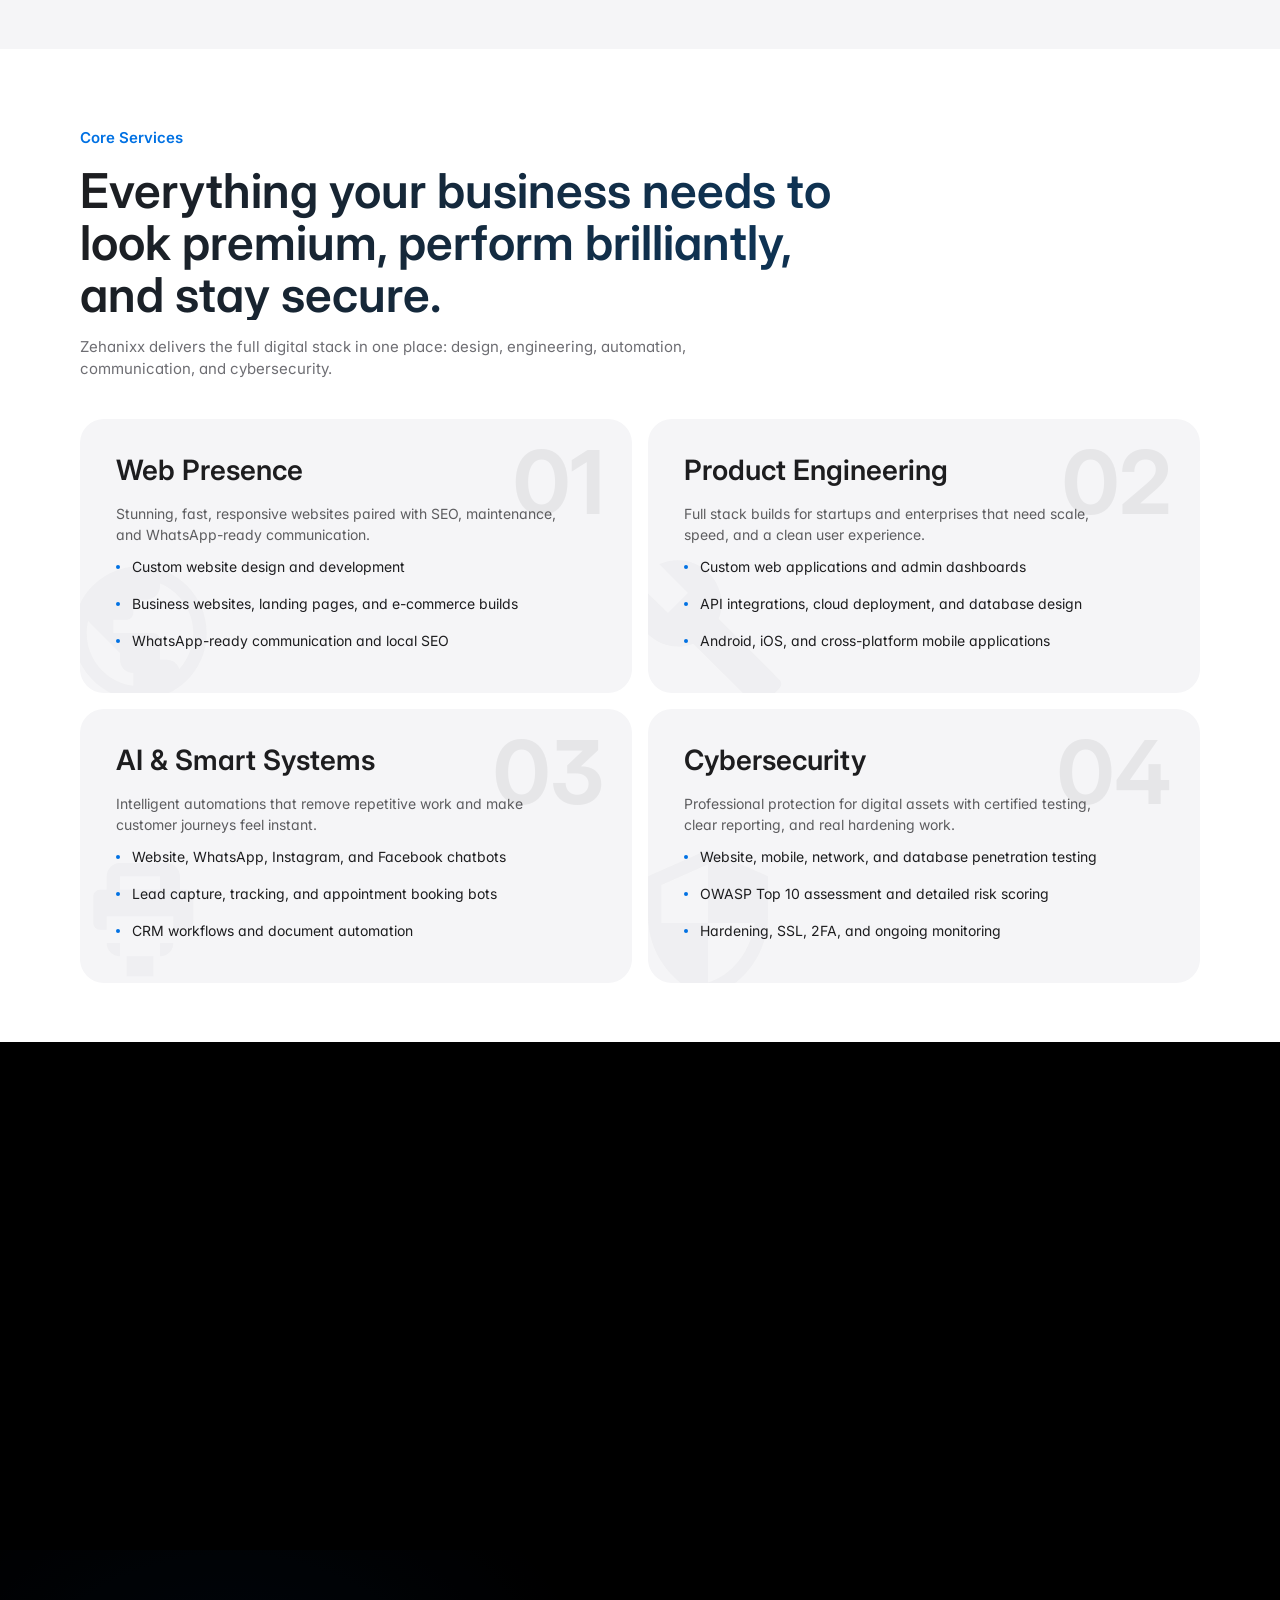
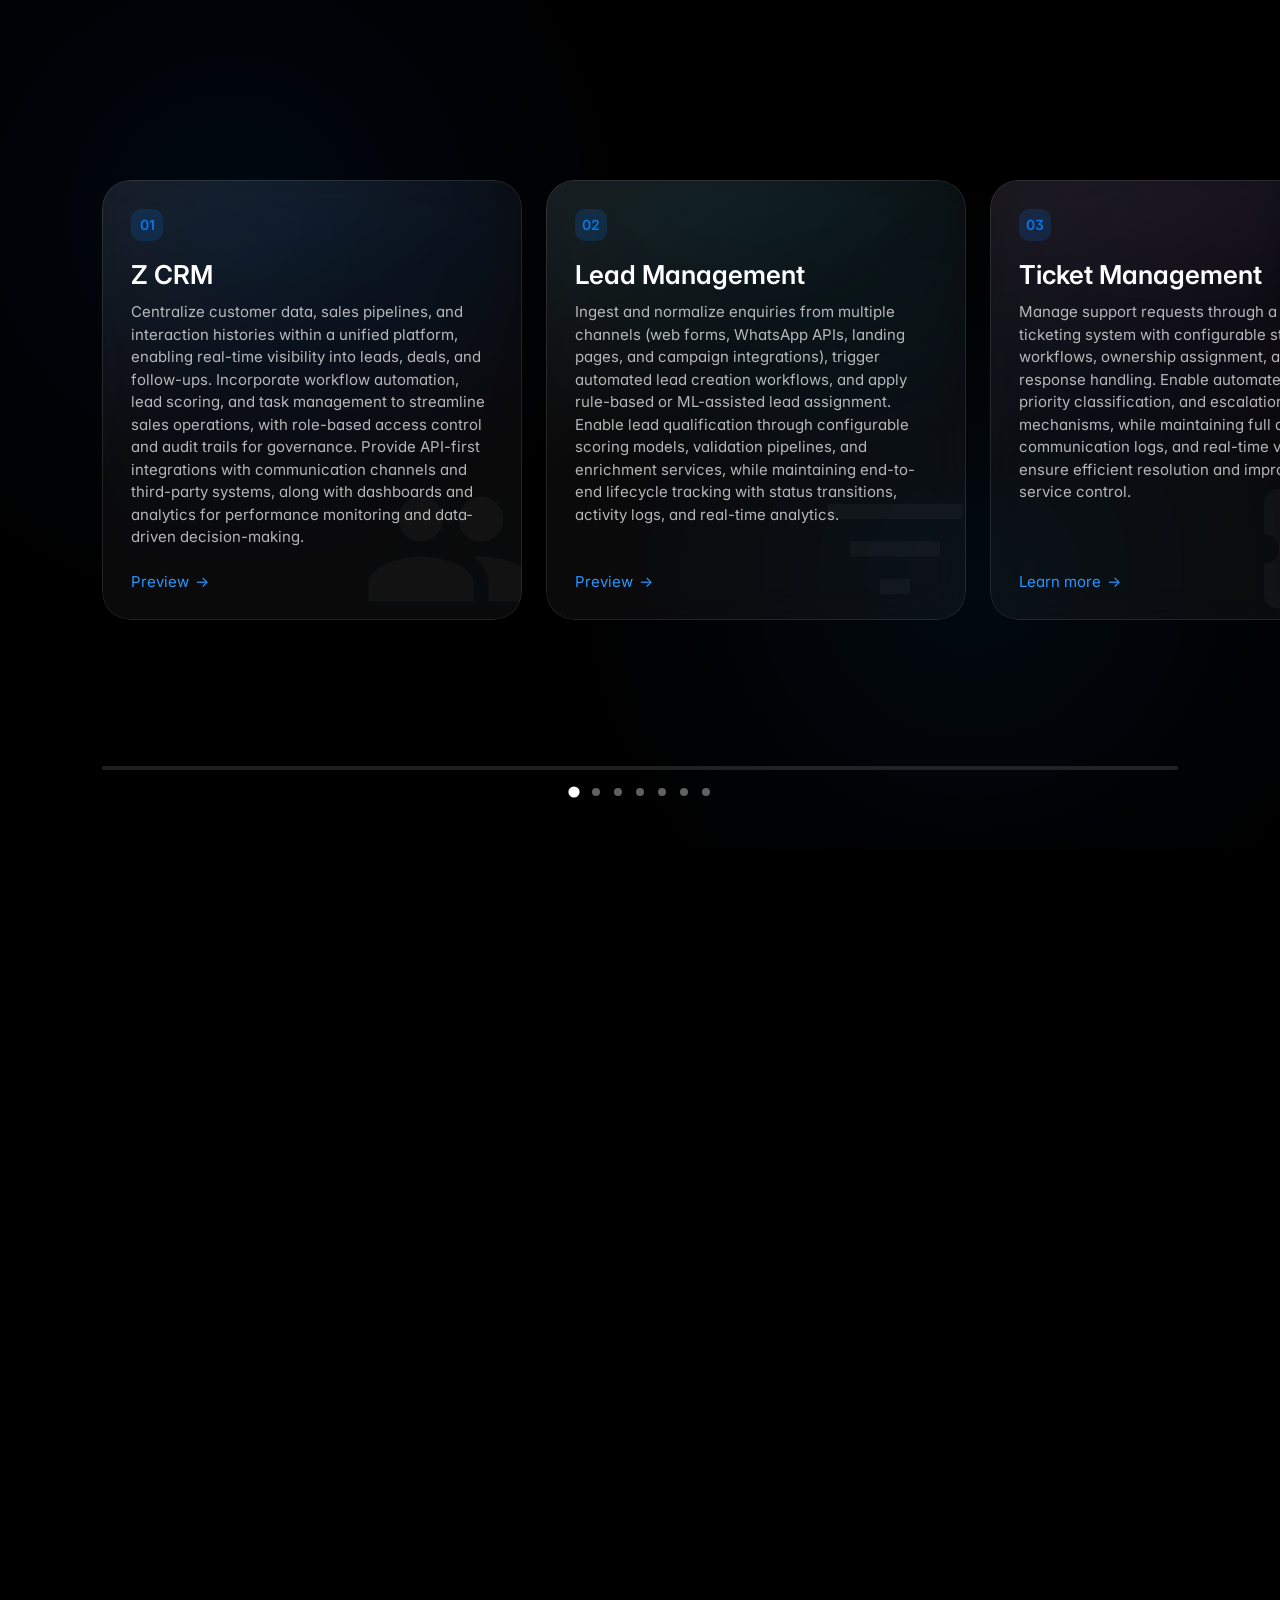
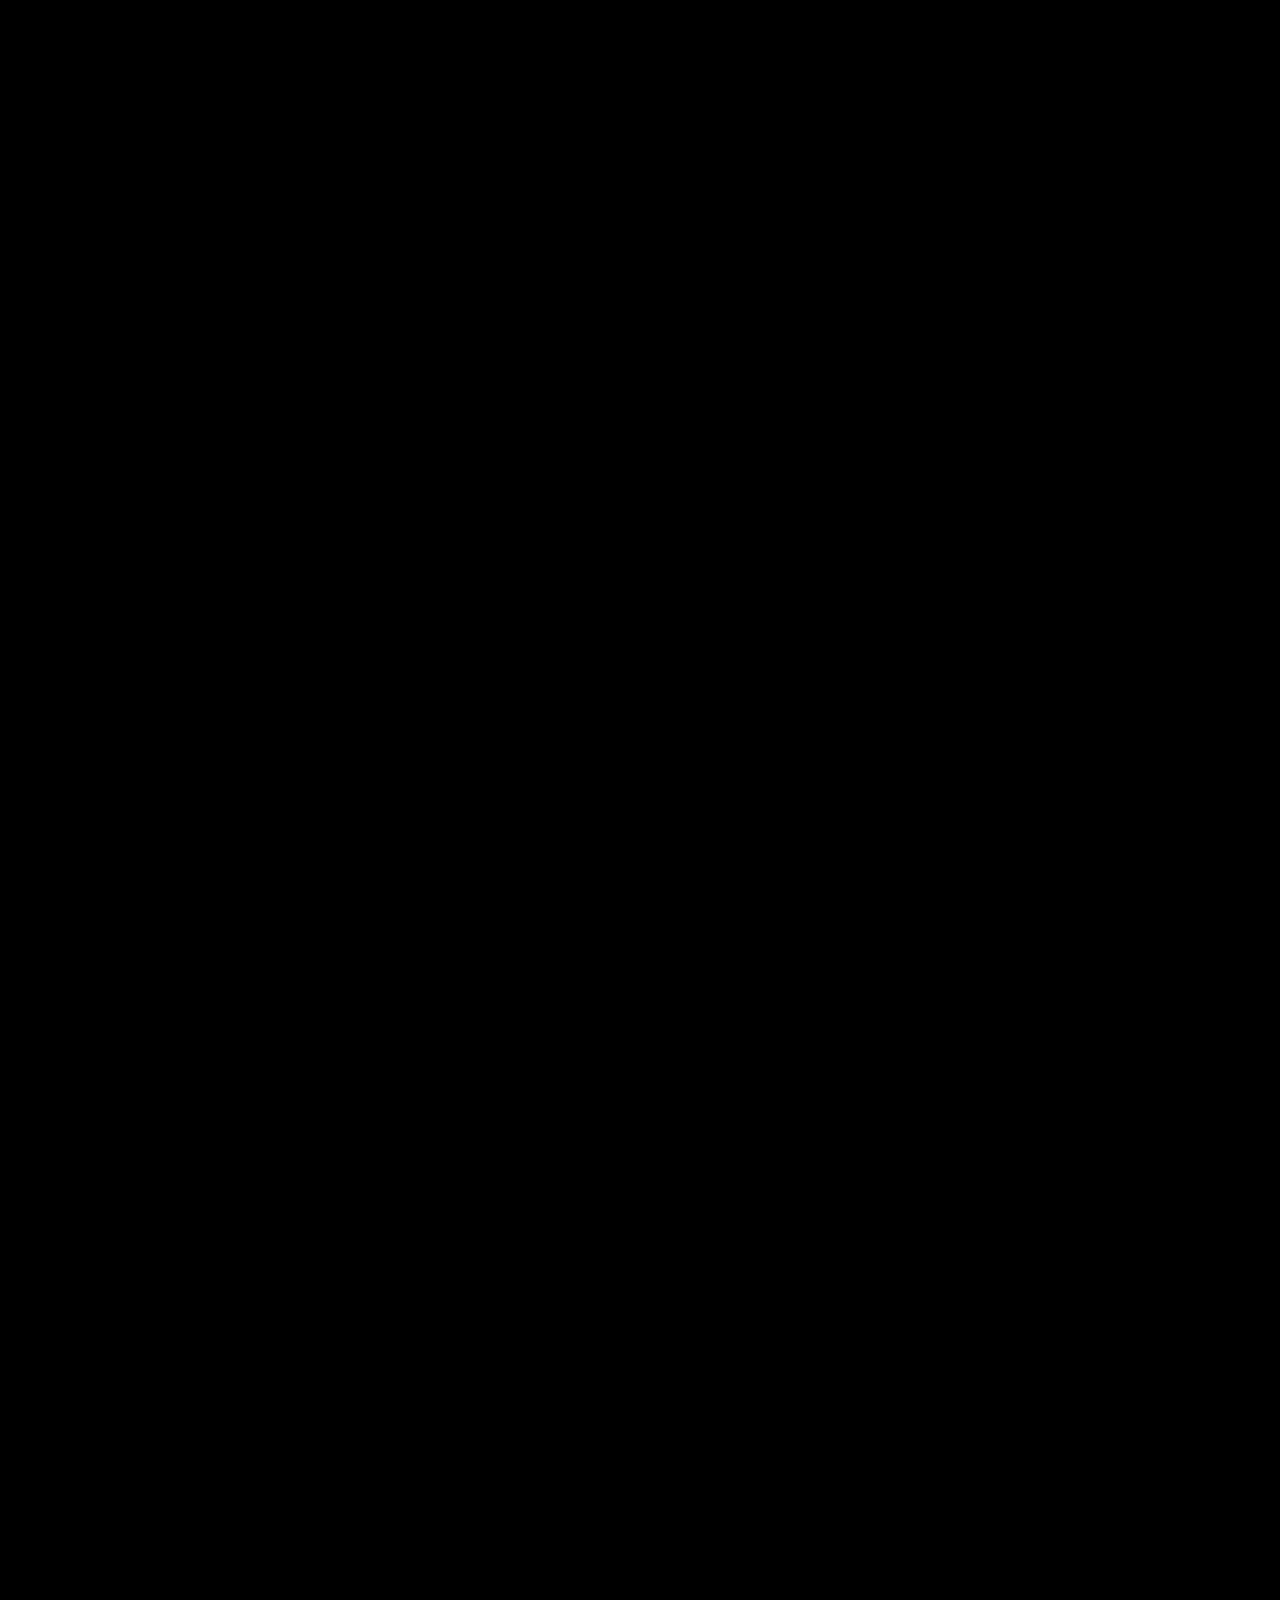
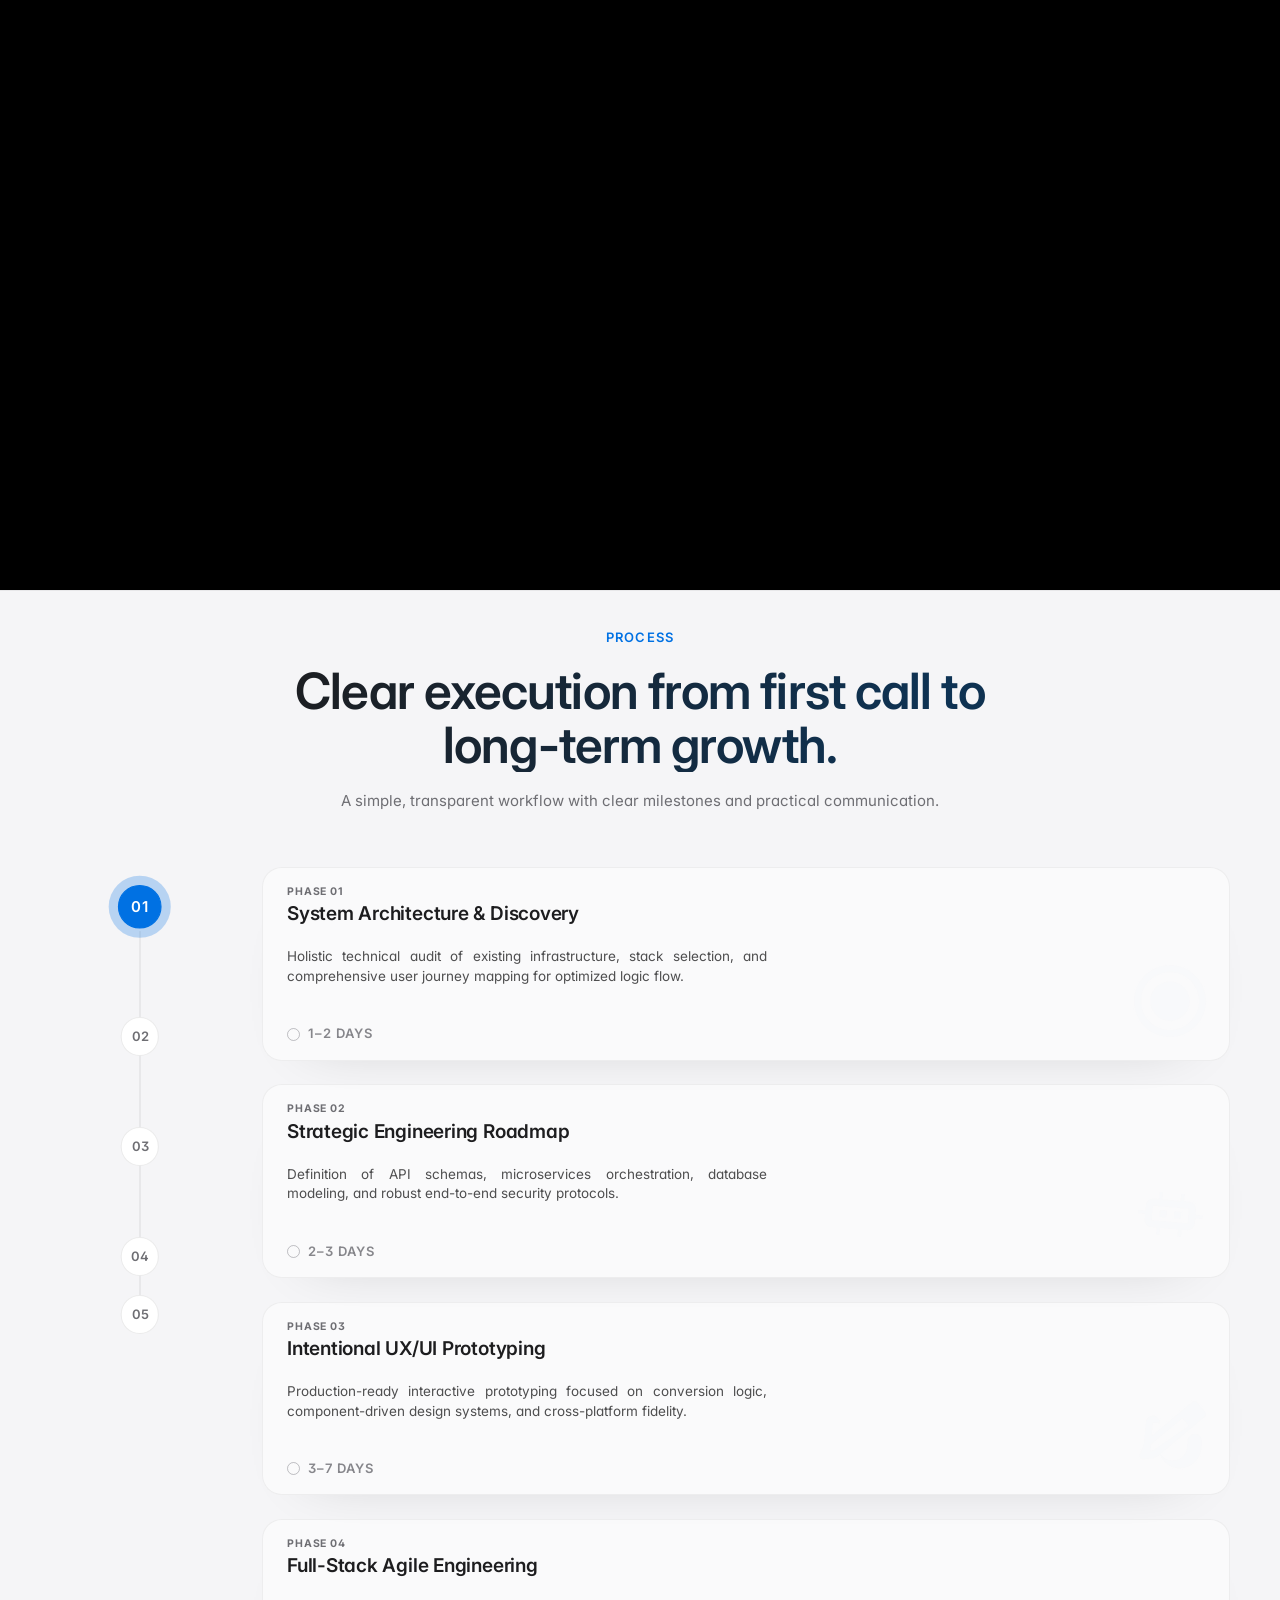
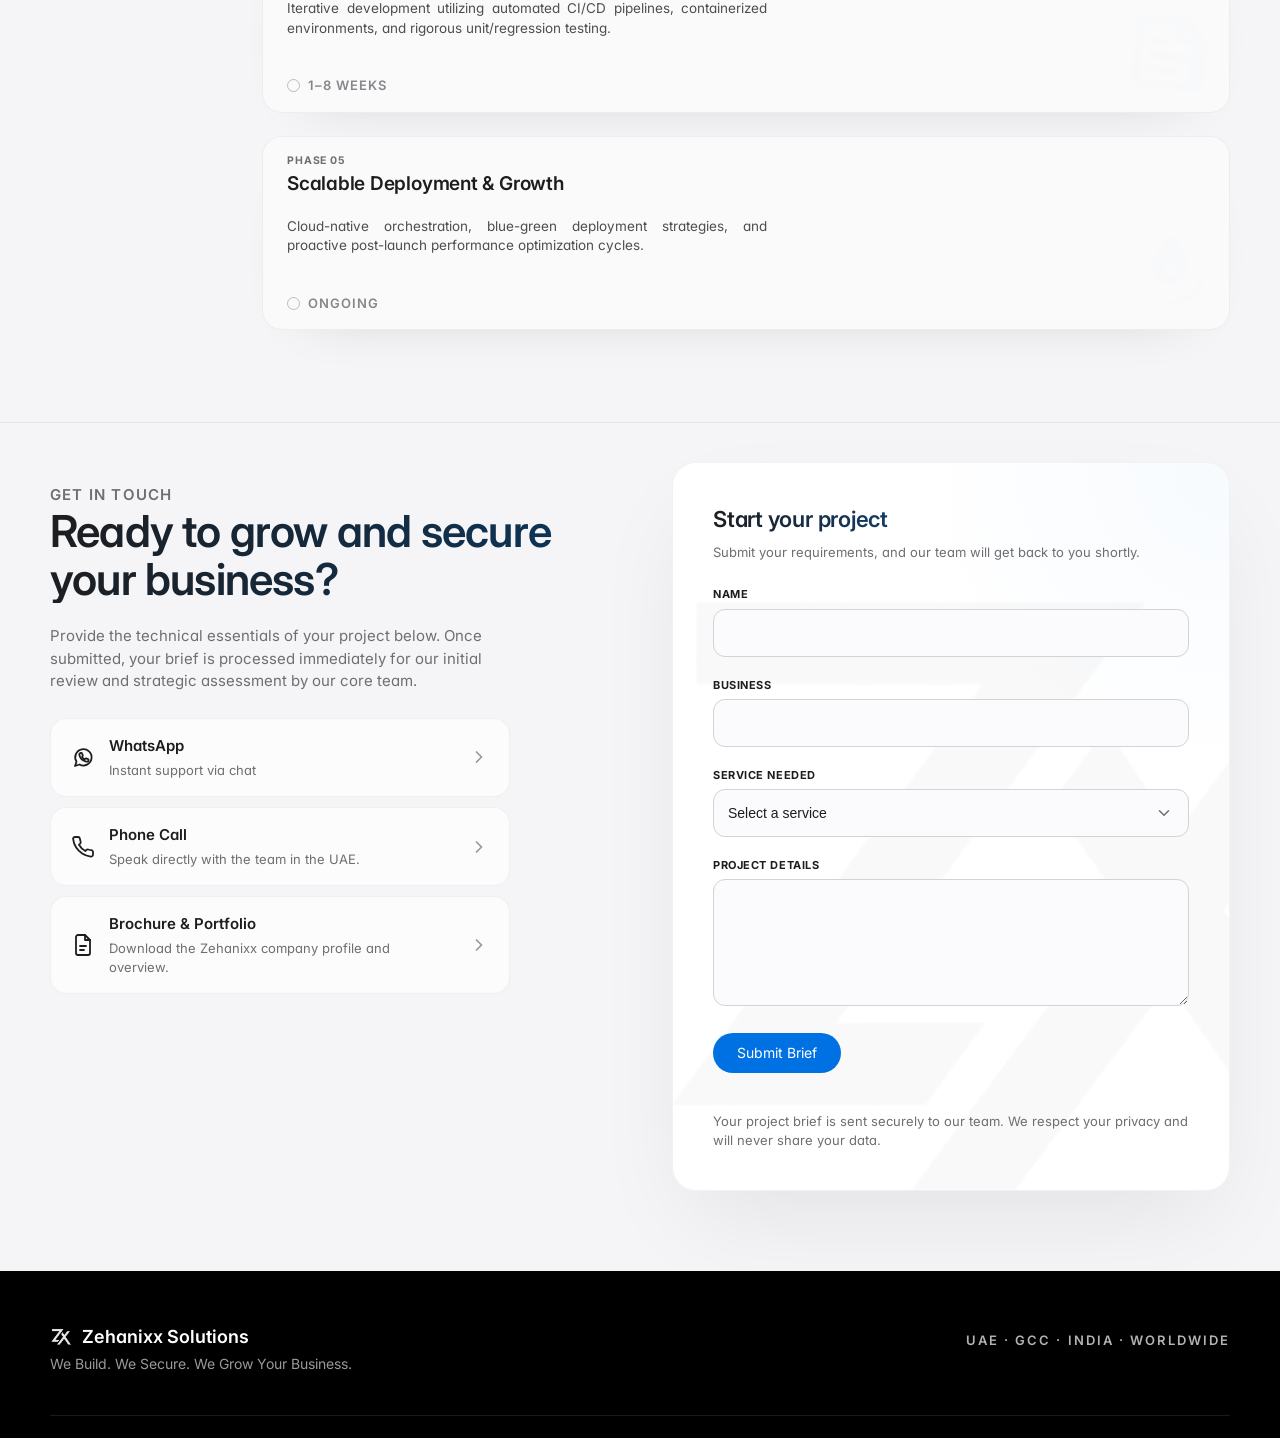
==== commit 1b683c65: "latest commit" ====
--- a/index.html
+++ b/index.html
@@ -150,6 +150,122 @@
       color: var(--accent) !important;
     }
 
+    @media (max-width: 768px) {
+    .hero-section { padding-top: 80px !important; }
+    
+    .hero-visual { 
+        width: 100% !important; 
+        margin-top: 40px !important; 
+        transform: none !important;
+    }
+
+    .hero-bubbles {
+        width: 100% !important;
+        height: 650px !important; /* Increased height to ensure Bubble 5 is visible */
+        transform: none !important;
+        display: flex !important;
+        flex-direction: column !important;
+        position: relative !important;
+    }
+
+    .bubble {
+        position: absolute !important;
+        width: 90% !important;
+        max-width: 320px !important;
+        left: 50% !important;
+        transform: translateX(-50%) !important;
+        padding: 12px 15px !important;
+        font-size: 13px !important;
+        opacity: 1 !important;
+        visibility: visible !important;
+    }
+
+    /* Proper vertical stacking for all 5 bubbles */
+    .bubble-1 { top: 0% !important; }
+    .bubble-2 { top: 20% !important; }
+    .bubble-3 { top: 40% !important; }
+    .bubble-4 { top: 60% !important; }
+    .bubble-5 { top: 80% !important; }
+
+    .bubble strong { font-size: 14px !important; display: block; margin-bottom: 2px; }
+}
+
+/* --- 2. PROCESS SECTION ALIGNMENT & ICONS --- */
+@media (max-width: 1024px) {
+    .process-timeline {
+        display: grid !important;
+        grid-template-columns: 60px 1fr !important; /* Force rail to stay visible */
+        gap: 0 !important;
+    }
+
+    .process-rail-panel {
+        display: block !important;
+        position: relative !important;
+        top: 0 !important;
+        width: 60px !important;
+    }
+
+    .process-step-list {
+        padding-left: 15px !important;
+    }
+
+    .process-step {
+        margin-bottom: 15px !important;
+        min-height: 140px !important;
+        transform: none !important;
+    }
+
+    /* Force the Rail trail to be visible */
+    .process-rail {
+        height: calc(100% - 40px) !important;
+        margin-top: 20px !important;
+    }
+
+    /* Fix missing icons on mobile */
+    .step-bg-icon {
+        display: block !important;
+        width: 100px !important;
+        height: 100px !important;
+        opacity: 0.12 !important; /* Made visible */
+        filter: grayscale(0) !important; /* Colored */
+        right: 10px !important;
+        bottom: 10px !important;
+    }
+
+    .process-node {
+        left: 50% !important;
+        width: 32px !important;
+        height: 32px !important;
+    }
+}
+
+/* --- 3. CONTACT FORM WATERMARK LOGO --- */
+@media (max-width: 768px) {
+    .contact-form::after {
+        content: "" !important;
+        display: block !important;
+        width: 320px !important; /* Large readable size */
+        height: 320px !important;
+        top: 50% !important;
+        left: 50% !important;
+        transform: translate(-50%, -50%) !important; /* Centered */
+        opacity: 0.04 !important;
+        right: auto !important;
+        bottom: auto !important;
+    }
+    
+    .contact-form { padding: 30px 20px !important; }
+}
+
+/* --- 4. GLOBAL FONT/GAP CLEANUP --- */
+@media (max-width: 480px) {
+    h2 { font-size: 28px !important; }
+    .hero-lead, .section-subtitle { font-size: 14px !important; }
+    .product-visual-showcase { gap: 10px !important; }
+    .showcase-item { width: 50px !important; }
+    .main-item { width: 90px !important; }
+}
+
     @media (min-width: 1024px) {
       .hero-visual {
         transform: translateX(-70px) !important; 
@@ -192,6 +308,10 @@
       .headline-line {
         font-size: clamp(32px, 9vw, 42px) !important;
       }
+
+      .hero-coverage{
+        margin-top: 30px !important;
+      }
       
       .hero-lead {
         font-size: 15px !important;
@@ -201,6 +321,10 @@
       .hero-bubbles {
         width: 100% !important;
         height: 520px !important;
+      }
+
+      .hero-visual{
+        margin-top: -5% !important;
       }
 
       .bubble {
@@ -213,11 +337,11 @@
       .bubble strong { font-size: 15px !important; }
       .bubble small { font-size: 12px !important; }
 
-      .bubble-1 { top: 0% !important; left: 0 !important; right: 0 !important; margin: 0 auto !important; }
-      .bubble-2 { top: 22% !important; right: 0 !important; left: auto !important; }
-      .bubble-3 { top: 44% !important; left: 0 !important; right: auto !important; }
-      .bubble-4 { top: 66% !important; right: 0 !important; left: auto !important; }
-      .bubble-5 { top: 86% !important; left: 0 !important; right: 0 !important; margin: 0 auto !important; }
+      .bubble-1 { top: 0% !important; right: -70% !important; left: 0 !important; margin: 0 auto !important; }
+      .bubble-2 { top: 16% !important; right: -40% !important; left: auto !important; }
+      .bubble-3 { top: 32% !important; right: -20% !important; left: auto !important; margin: 0 auto !important;}
+      .bubble-4 { top: 46% !important; right: -40% !important; left: auto !important; }
+      .bubble-5 { top: 61% !important; right: -70% !important; left: 0 !important; margin: 0 auto !important; }
     }
 
     @media (max-width: 430px) {
@@ -228,104 +352,6 @@
       .hero-bubbles { height: 480px !important; }
       .bubble { padding: 12px 14px !important; }
     }
-
-    @media (max-width: 640px) {
-    .hero-section { padding-top: 80px !important; }
-    
-    .hero-bubbles {
-        width: 100% !important;
-        height: 620px !important; /* Increased height to show Bubble 5 */
-        transform: none !important;
-        margin: 20px auto !important;
-        display: flex;
-        flex-direction: column;
-        align-items: center;
-    }
-
-    .bubble {
-        position: absolute !important;
-        width: 85% !important;
-        max-width: 300px !important;
-        padding: 12px 16px !important;
-        font-size: 13px !important;
-        left: 50% !important;
-        transform: translateX(-50%) !important;
-    }
-
-    /* Fixed vertical spacing for all 5 bubbles */
-    .bubble-1 { top: 0% !important; }
-    .bubble-2 { top: 20% !important; }
-    .bubble-3 { top: 40% !important; }
-    .bubble-4 { top: 60% !important; }
-    .bubble-5 { top: 80% !important; opacity: 1 !important; visibility: visible !important; }
-
-    .bubble strong { font-size: 14px !important; }
-}
-
-/* --- PROCESS SECTION MOBILE/TABLET FIX --- */
-@media (max-width: 1024px) {
-    .process-timeline {
-        display: grid !important;
-        grid-template-columns: 60px 1fr !important; /* Forces rail visibility */
-        gap: 0 !important;
-    }
-
-    .process-rail-panel {
-        display: block !important;
-        position: relative !important;
-        top: 0 !important;
-    }
-
-    .process-step-list { padding-left: 15px !important; }
-
-    /* Fix for Phase 5 visibility and rail trail */
-    .process-rail {
-        height: calc(100% - 40px) !important;
-        margin-top: 20px !important;
-    }
-
-    .process-node {
-        width: 34px !important;
-        height: 34px !important;
-        font-size: 10px !important;
-        left: 50% !important;
-    }
-
-    /* Keep icons visible but smaller */
-    .step-bg-icon {
-        width: 100px !important;
-        height: 100px !important;
-        right: 10px !important;
-        bottom: 10px !important;
-        display: block !important; /* Ensures they don't hide */
-    }
-    
-    .process-step.is-active {
-        transform: translateX(5px) !important;
-    }
-}
-
-/* --- CONTACT FORM LOGO RESIZE --- */
-@media (max-width: 768px) {
-    .contact-form::after {
-        width: 300px !important; /* Much larger than current */
-        height: 300px !important;
-        left: auto !important;
-        right: -40px !important;
-        top: 50% !important;
-        transform: translateY(-50%) !important;
-        opacity: 0.04 !important;
-    }
-}
-
-@media (max-width: 480px) {
-    .contact-form { padding: 25px 20px !important; }
-    .contact-form::after {
-        width: 220px !important;
-        right: -20px !important;
-    }
-    .form-head h3 { font-size: 18px !important; }
-}
 
     .about-section { padding: 80px 0 60px 0 !important; }
     .about-section { padding: 40px 0 60px 0 !important; }
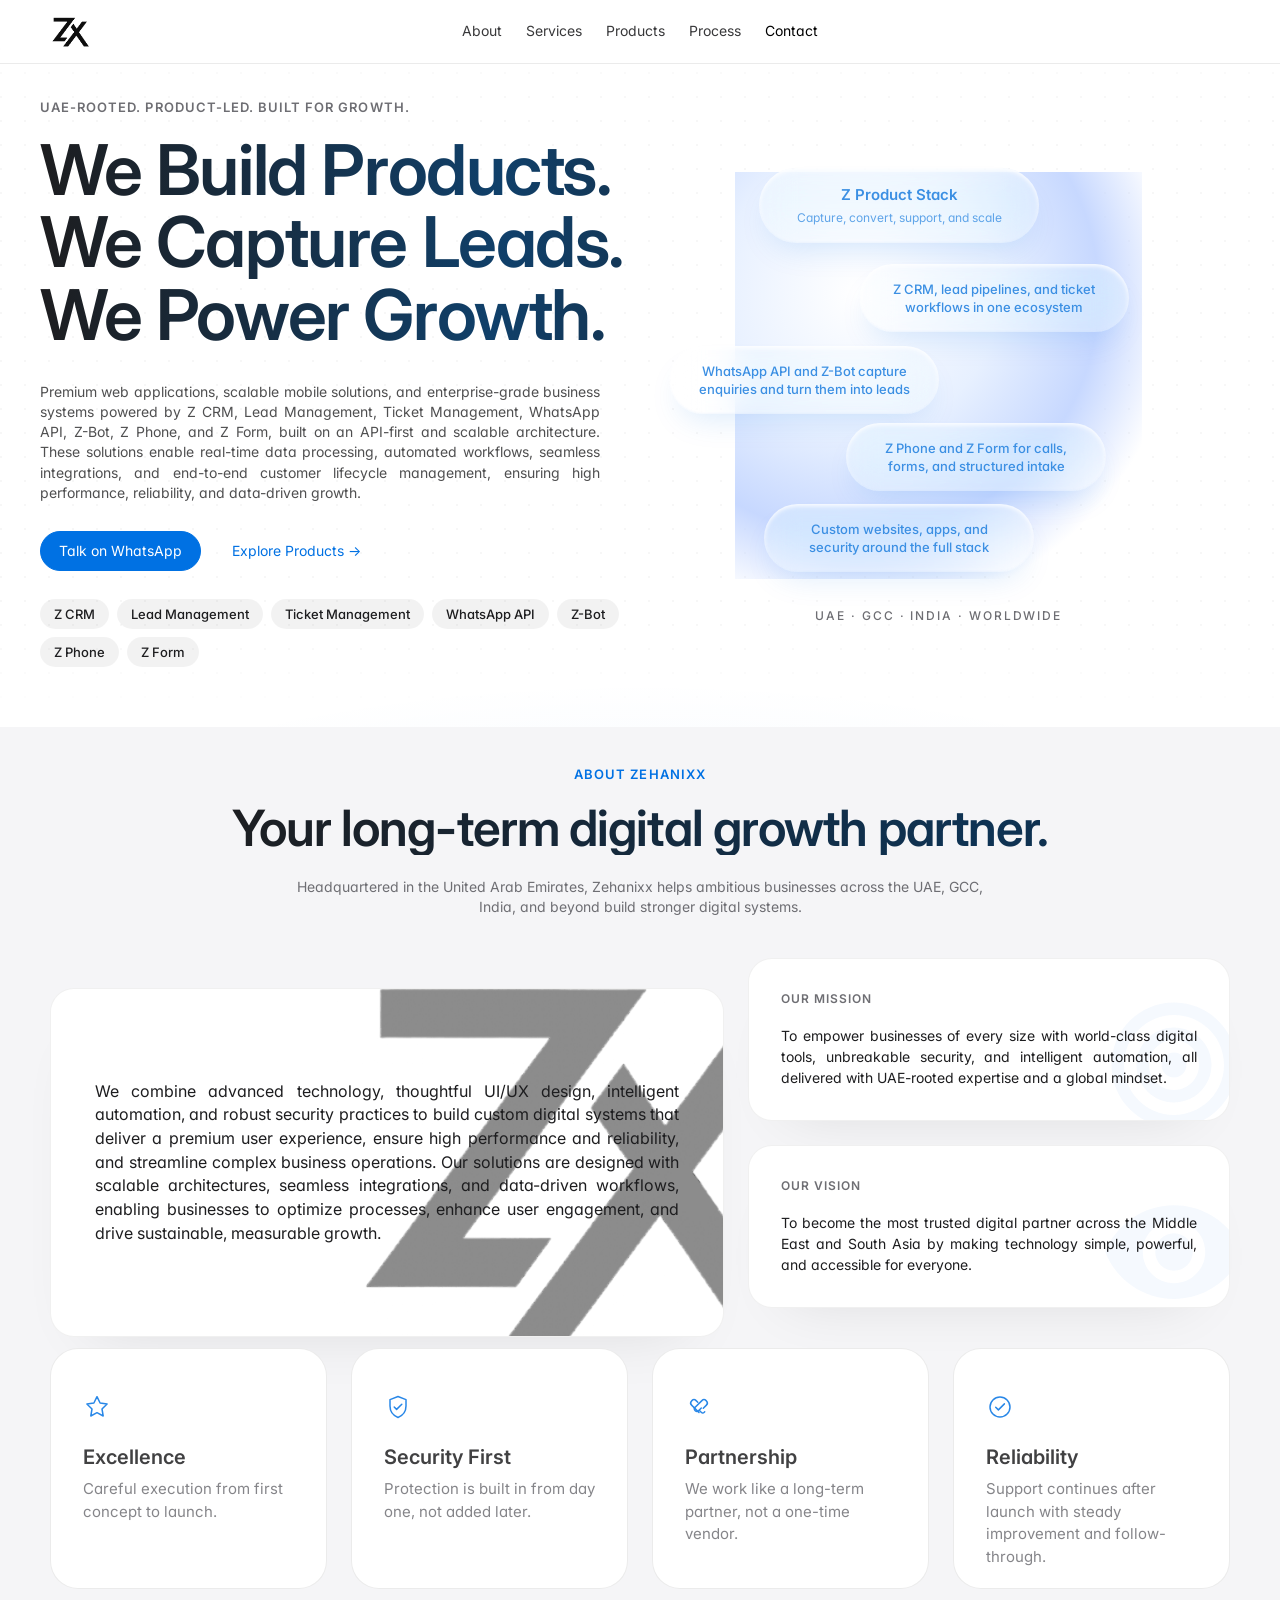
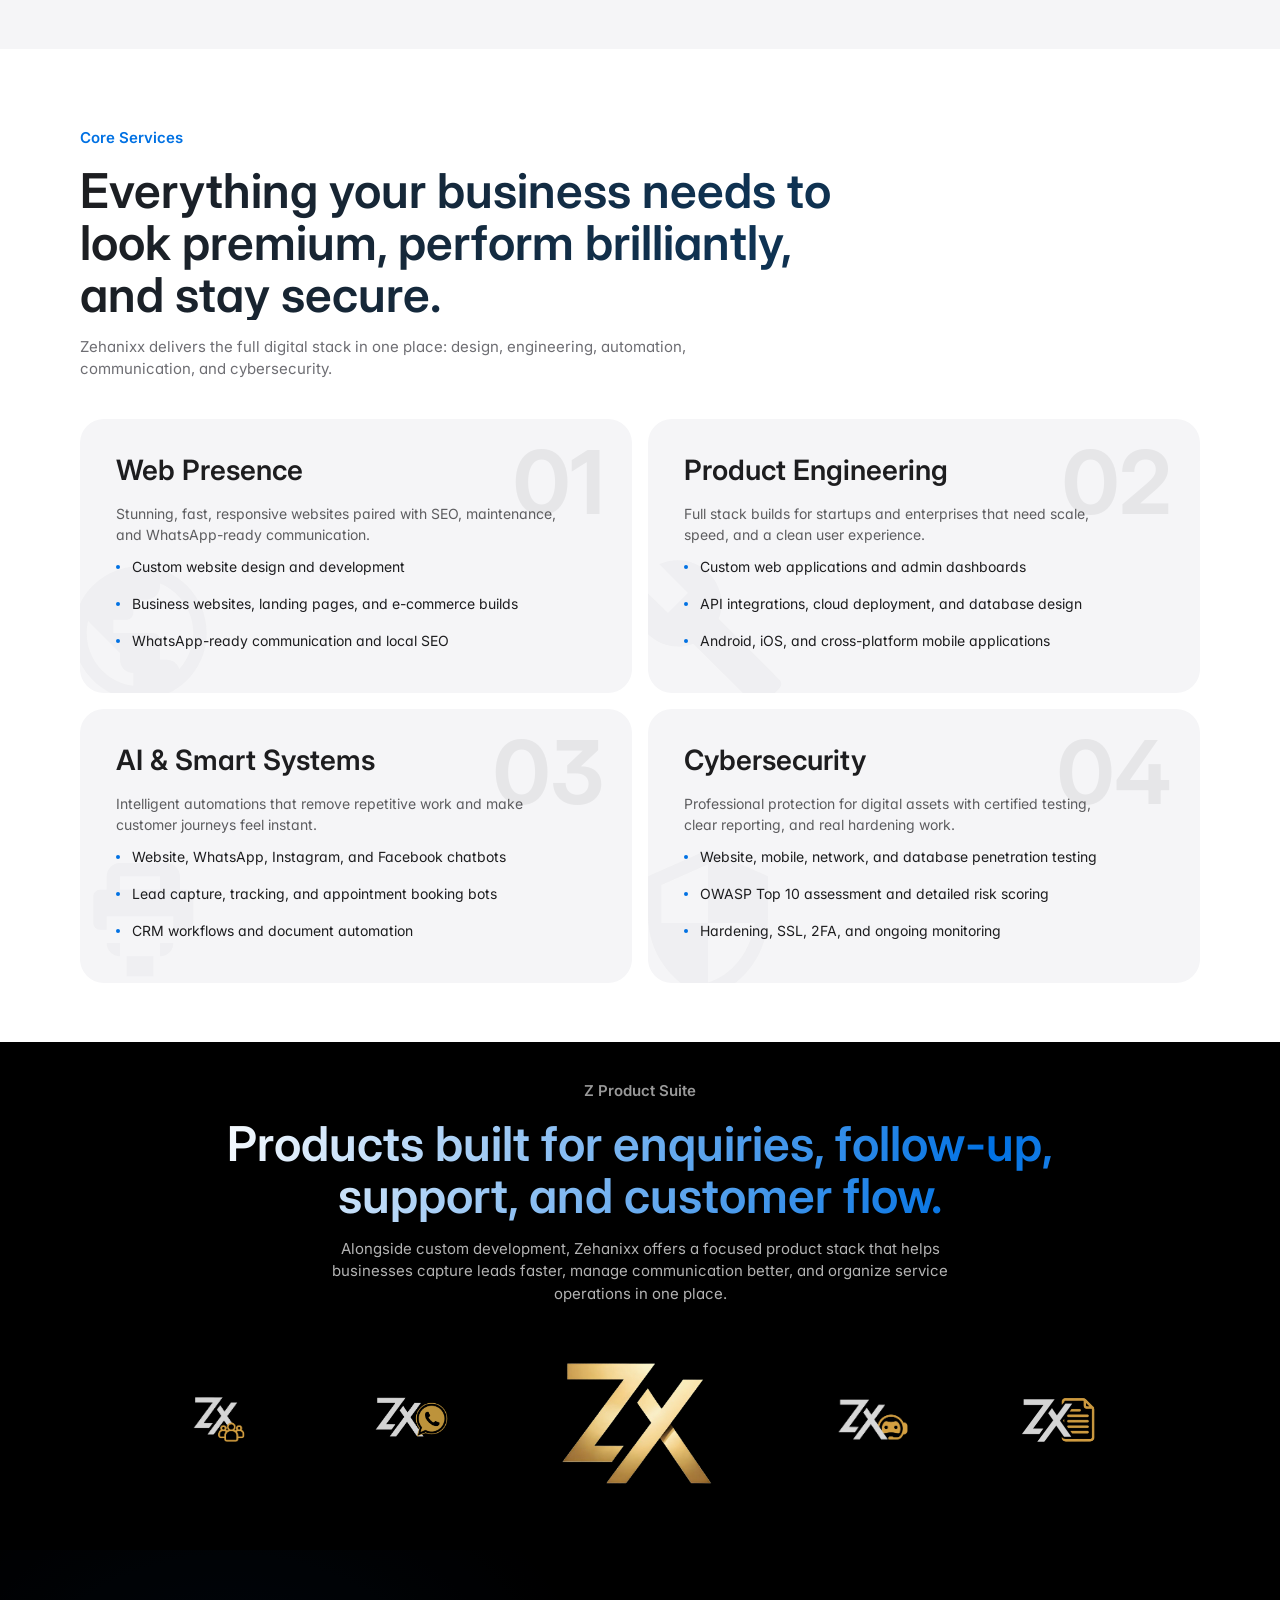
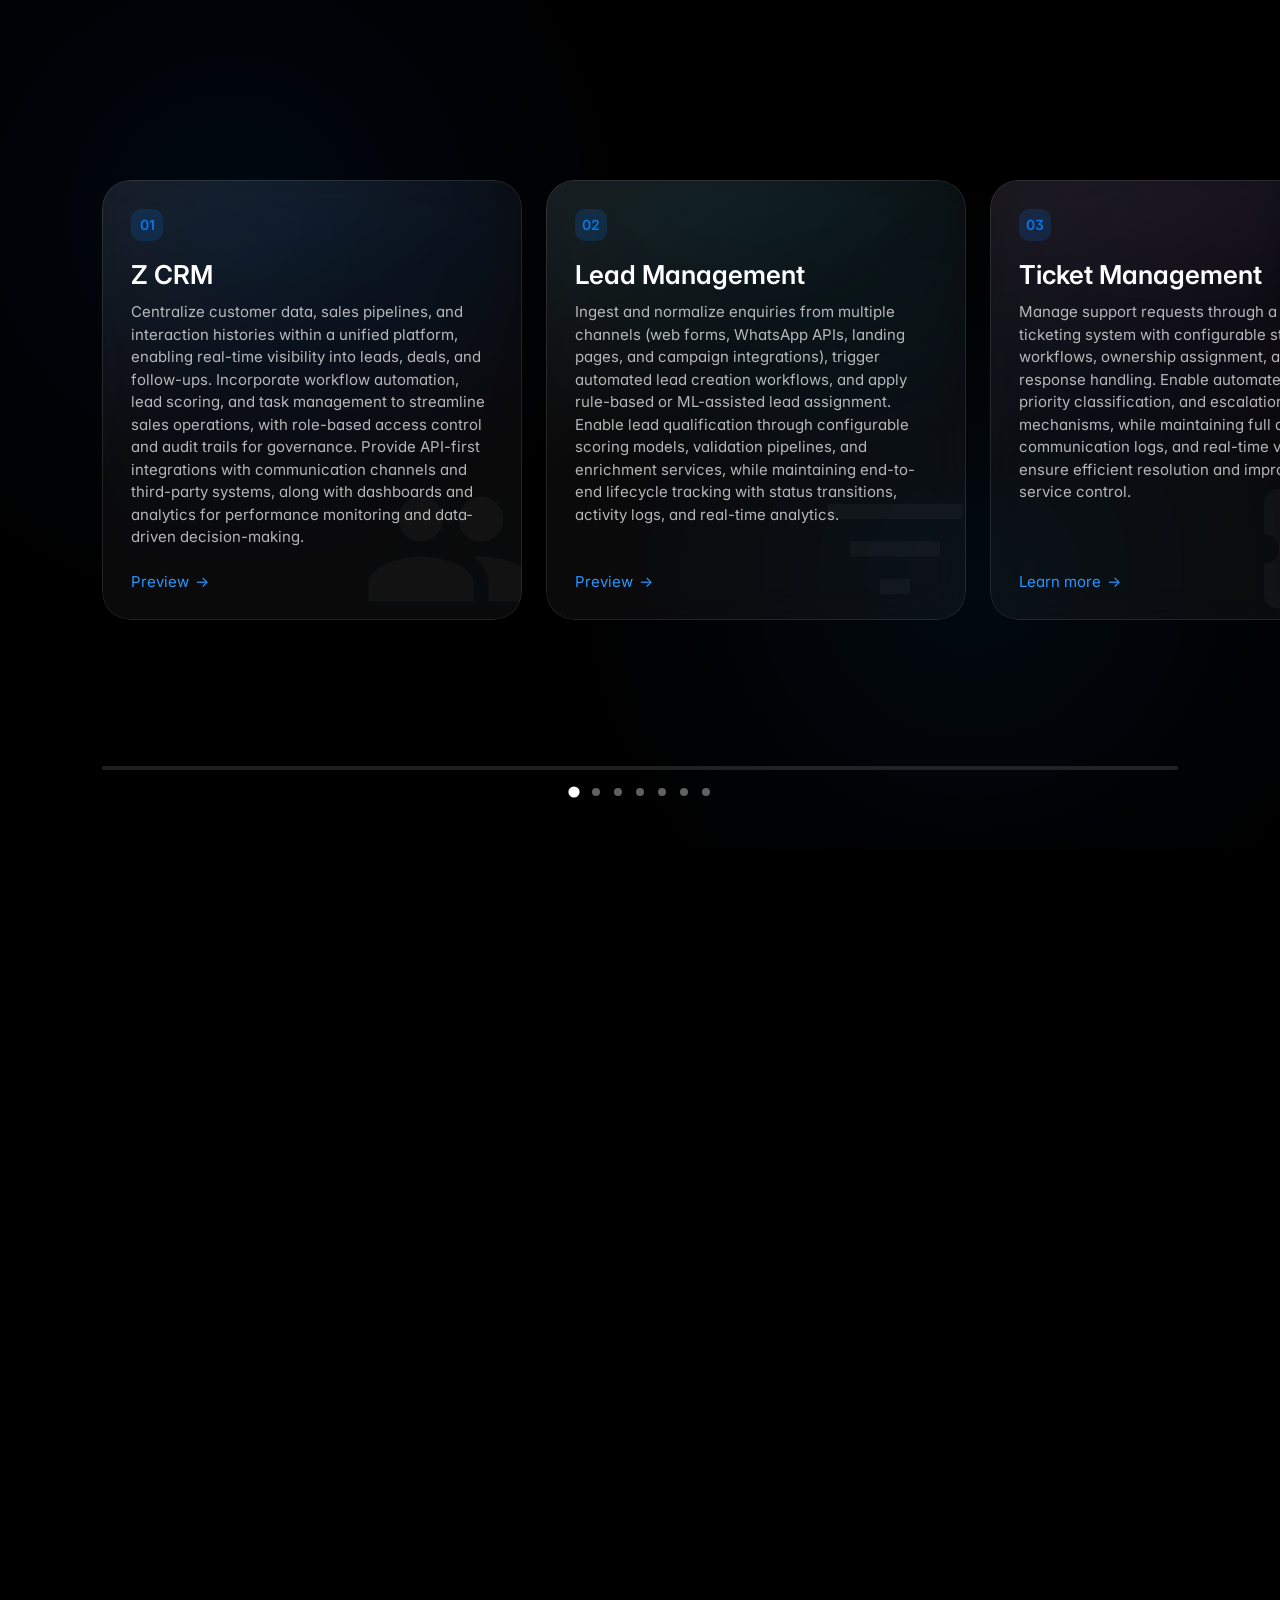
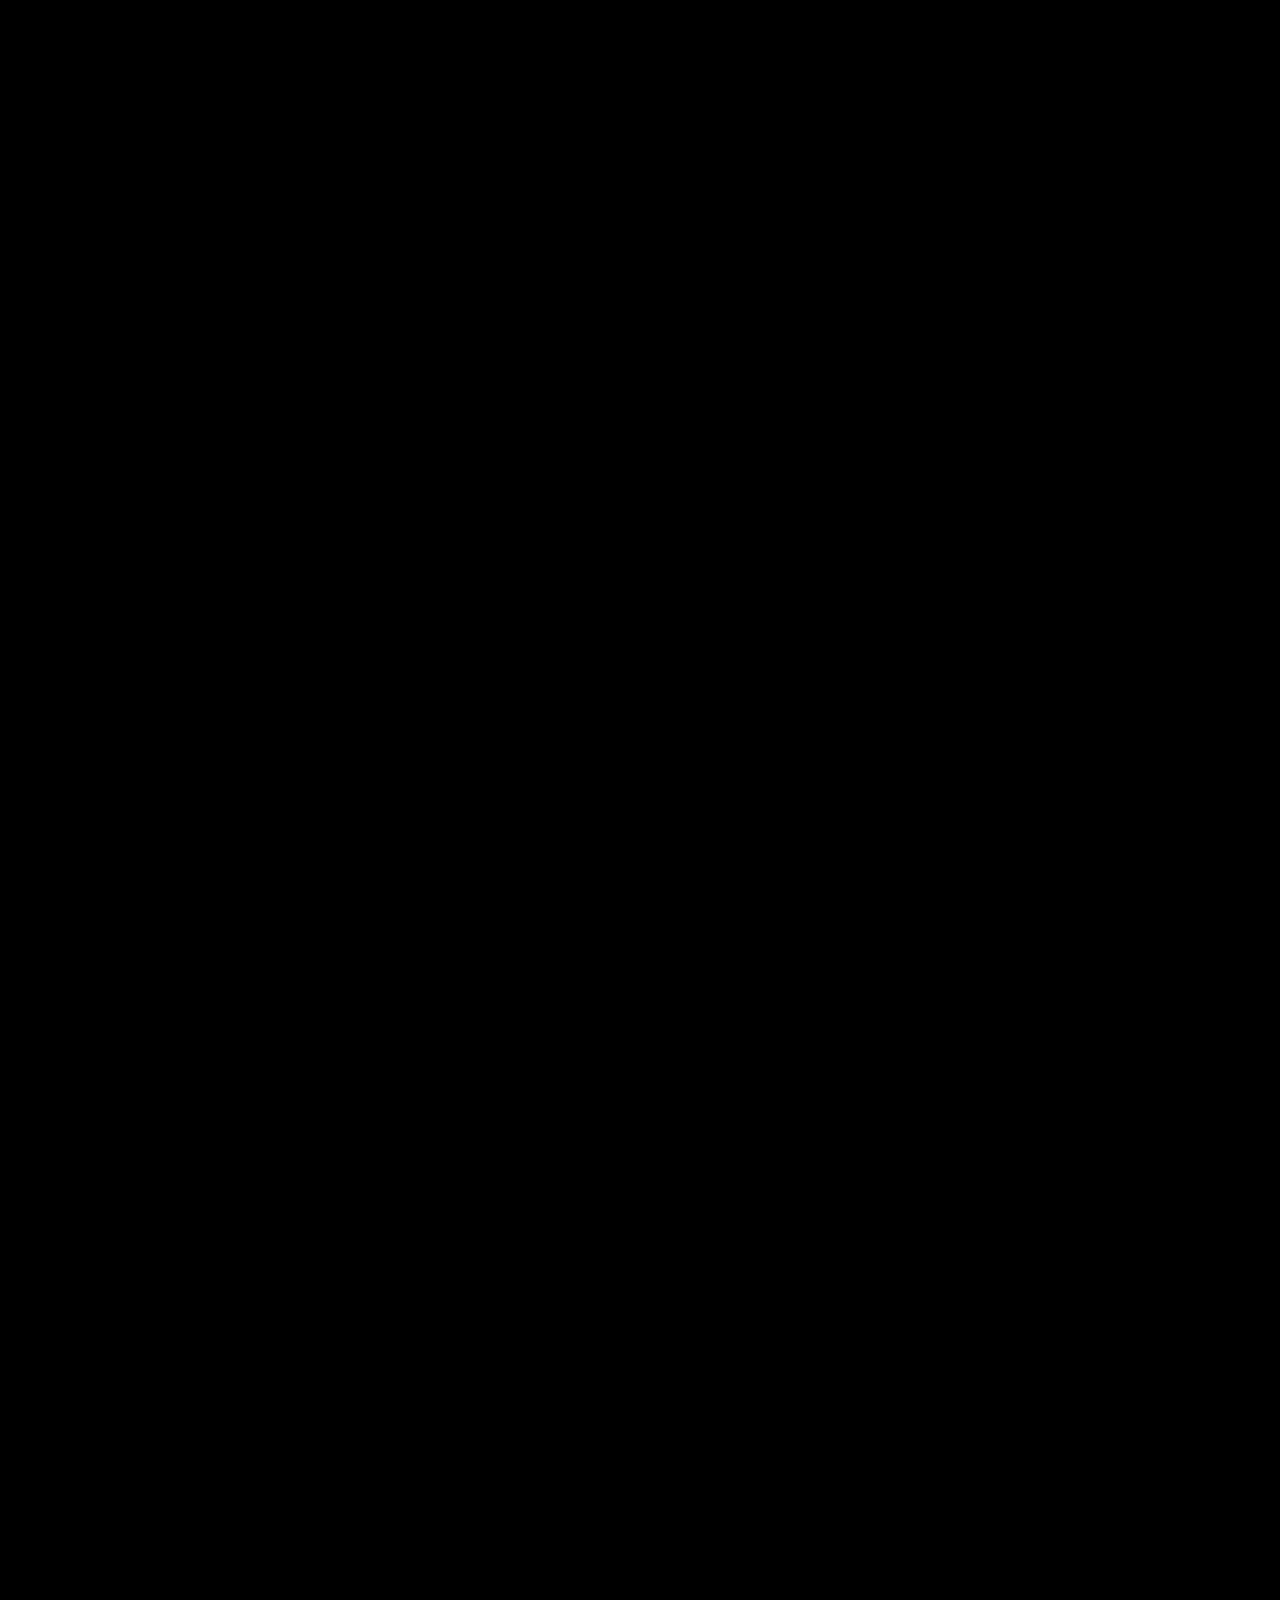
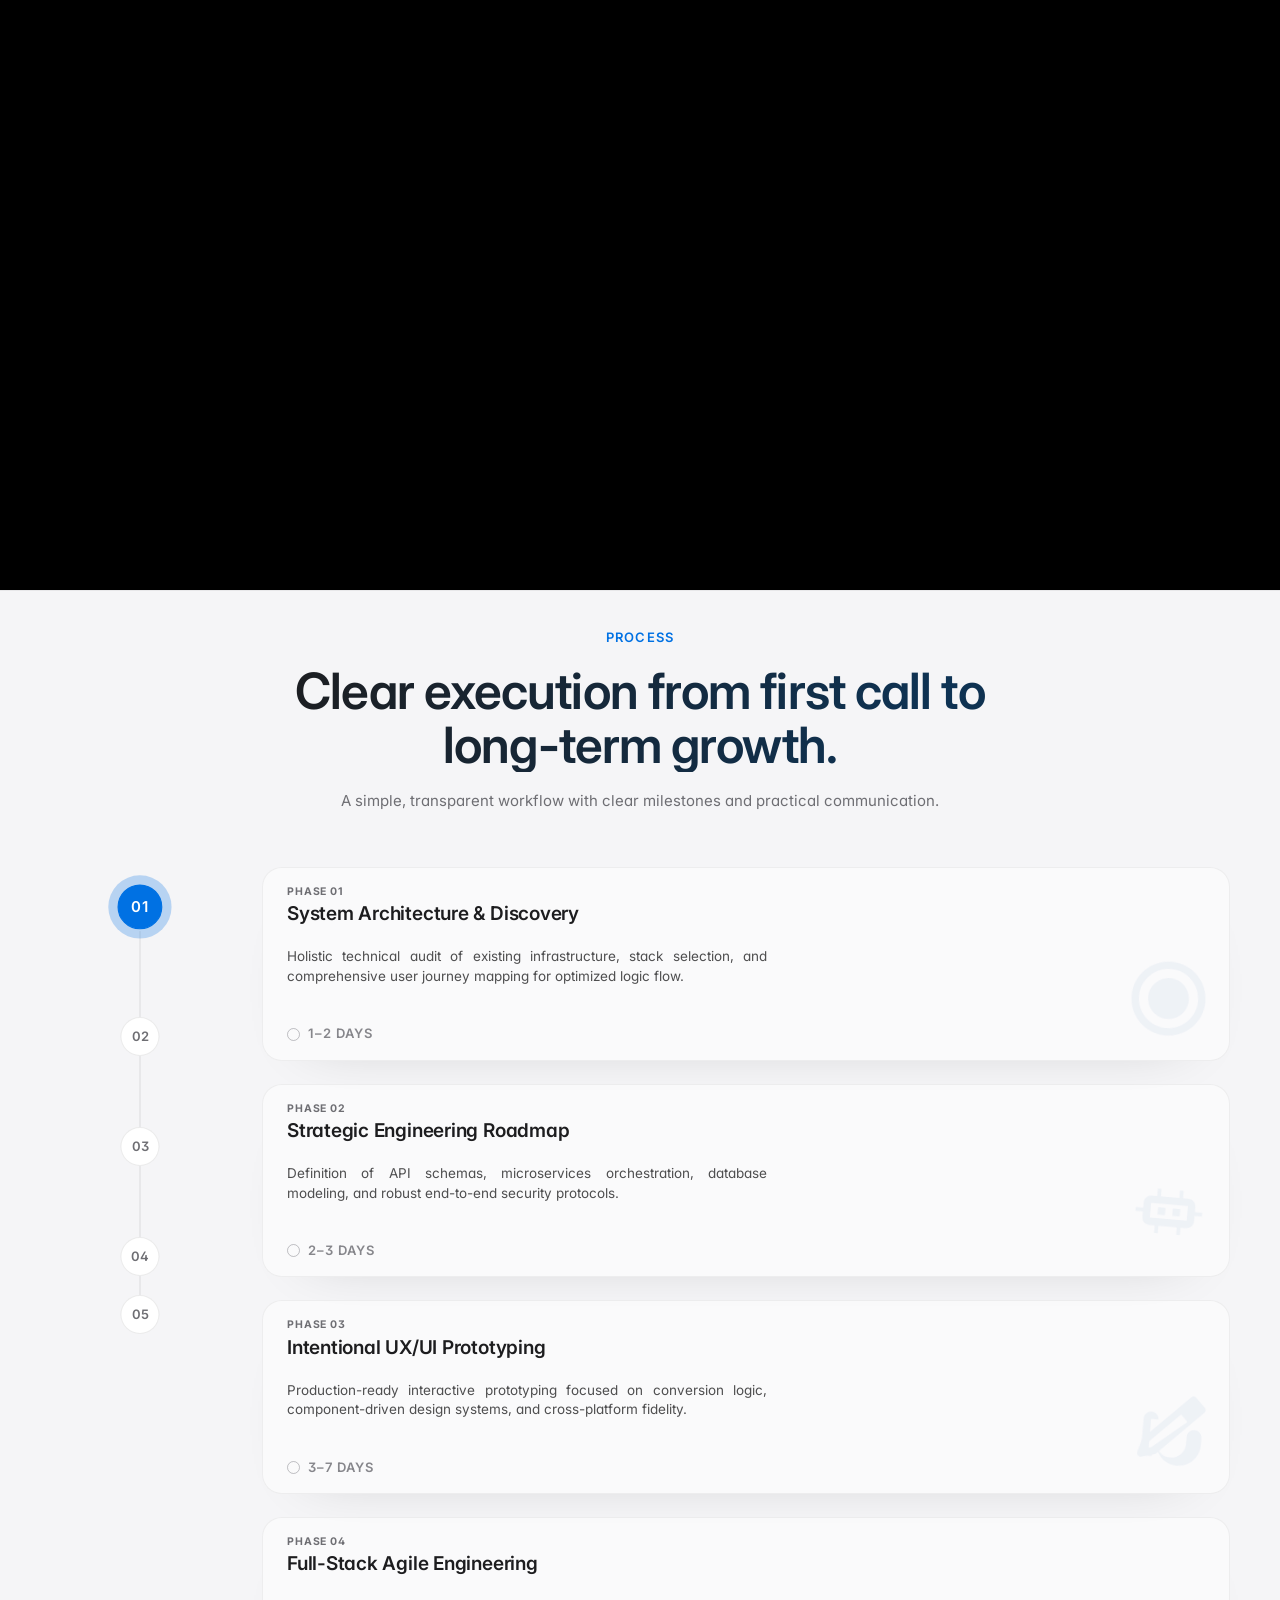
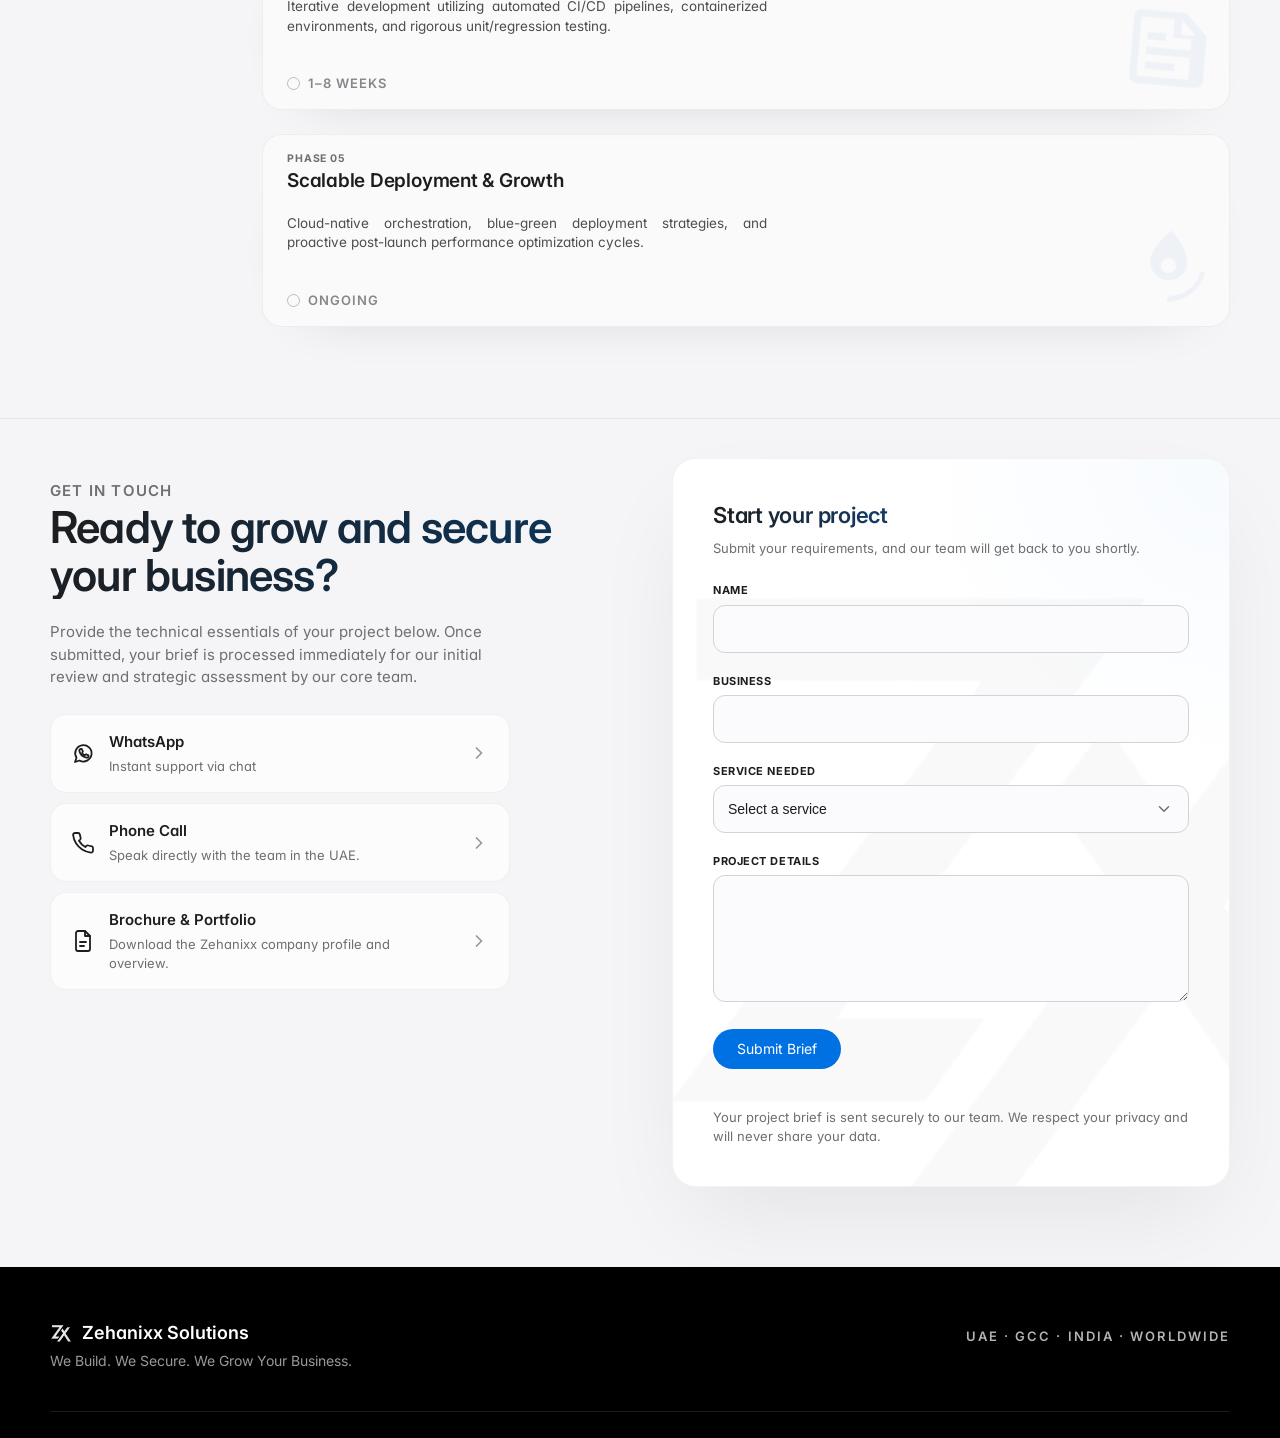
==== commit 78cdbdb1: "latest commit" ====
--- a/index.html
+++ b/index.html
@@ -1801,6 +1801,94 @@
         top: auto;
       }
     }
+
+    .z-bot-neural {
+      position: fixed;
+      bottom: 100px;
+      right: 24px;
+      width: 380px;
+      height: 600px;
+      background: rgba(255, 255, 255, 0.9);
+      backdrop-filter: blur(30px) saturate(180%);
+      -webkit-backdrop-filter: blur(30px) saturate(180%);
+      border: 1px solid rgba(0, 113, 227, 0.2);
+      border-radius: 30px;
+      box-shadow: 0 40px 80px -20px rgba(0, 0, 0, 0.25);
+      display: flex;
+      flex-direction: column;
+      z-index: 10002;
+      transform: translateY(30px) scale(0.9);
+      opacity: 0;
+      visibility: hidden;
+      transition: all 0.5s cubic-bezier(0.19, 1, 0.22, 1);
+      overflow: hidden;
+    }
+
+    .z-bot-neural.is-active { transform: translateY(0) scale(1); opacity: 1; visibility: visible; }
+
+    .z-bot-header { padding: 20px 24px; background: #1d1d1f; color: #fff; display: flex; justify-content: space-between; align-items: center; }
+    .z-bot-identity { display: flex; align-items: center; gap: 12px; }
+    .z-bot-logo-area { position: relative; width: 40px; height: 40px; background: #fff; border-radius: 12px; display: grid; place-items: center; padding: 5px; }
+    .z-bot-logo-area img { width: 100%; height: auto; }
+    .online-status { position: absolute; top: -3px; right: -3px; width: 12px; height: 12px; background: #30d158; border: 2px solid #1d1d1f; border-radius: 50%; animation: neuralPulse 2s infinite; }
+
+    @keyframes neuralPulse { 0% { box-shadow: 0 0 0 0 rgba(48, 209, 88, 0.6); } 70% { box-shadow: 0 0 0 10px rgba(48, 209, 88, 0); } 100% { box-shadow: 0 0 0 0 rgba(48, 209, 88, 0); } }
+
+    .version-tag { font-size: 10px; opacity: 0.5; background: rgba(255,255,255,0.1); padding: 2px 6px; border-radius: 4px; margin-left: 5px; vertical-align: middle; }
+    .bot-status-text { font-size: 10px; color: #30d158; text-transform: uppercase; letter-spacing: 0.05em; font-weight: 700; margin: 0; }
+
+    .z-bot-chat-body {
+      flex: 1;
+      padding: 20px 24px;
+      overflow-y: auto !important; 
+      display: flex;
+      flex-direction: column;
+      gap: 16px;
+      overscroll-behavior: contain;
+      scroll-behavior: smooth;
+    }
+
+    .z-bot-chat-body::-webkit-scrollbar {
+      width: 8px;
+    }
+
+    .z-bot-chat-body::-webkit-scrollbar-track {
+      background: transparent;
+    }
+
+    .z-bot-chat-body::-webkit-scrollbar-thumb {
+      background: rgba(0, 0, 0, 0.344);
+      border-radius: 10px;
+    }
+
+    .z-bot-chat-body::-webkit-scrollbar-thumb:hover {
+      background: rgba(0, 35, 70, 0.2);
+    }
+
+    .system-timestamp { align-self: center; font-size: 10px; color: #86868b; text-transform: uppercase; letter-spacing: 0.1em; background: rgba(0,0,0,0.03); padding: 4px 12px; border-radius: 20px; }
+
+    .msg { padding: 14px 20px; border-radius: 22px; font-size: 14px; max-width: 85%; line-height: 1.5; font-family: inherit; }
+    .bot-msg { background: #ffffff; color: #1d1d1f; align-self: flex-start; border-bottom-left-radius: 5px; border: 1px solid rgba(0,0,0,0.04); box-shadow: 0 5px 15px rgba(0,0,0,0.03); }
+    .user-msg { background: #0071e3; color: #fff; align-self: flex-end; border-bottom-right-radius: 5px; box-shadow: 0 10px 25px -5px rgba(0, 113, 227, 0.4); }
+
+    .typing-container { padding: 0 24px 15px; display: flex; gap: 5px; }
+    .dot { width: 6px; height: 6px; background: #0071e3; border-radius: 50%; animation: dotAnim 1.4s infinite; opacity: 0.6; }
+    .dot:nth-child(2) { animation-delay: 0.2s; }
+    .dot:nth-child(3) { animation-delay: 0.4s; }
+    @keyframes dotAnim { 0%, 100% { transform: scale(1); } 50% { transform: scale(1.5); } }
+
+    .z-bot-footer { padding: 15px; background: #fff; border-top: 1px solid rgba(0,0,0,0.05); }
+    .chip-container { display: flex; gap: 10px; overflow-x: auto; padding-bottom: 12px; scrollbar-width: none; }
+    .chip-container button { flex-shrink: 0; background: #f5f5f7; border: 1px solid #d2d2d7; padding: 8px 16px; border-radius: 12px; font-size: 12px; font-weight: 600; cursor: pointer; transition: all 0.2s; }
+    .chip-container button:hover { background: #1d1d1f; color: #fff; border-color: #1d1d1f; }
+
+    .z-bot-input-wrap { display: flex; gap: 10px; background: #f5f5f7; padding: 8px; border-radius: 18px; border: 1px solid #d2d2d7; }
+    .z-bot-input-wrap input { flex: 1; background: none; border: none; padding-left: 10px; outline: none; font-size: 14px; }
+    #z-bot-send { background: #0071e3; color: #fff; border: none; width: 42px; height: 42px; border-radius: 14px; cursor: pointer; display: grid; place-items: center; transition: transform 0.2s; }
+    #z-bot-send:active { transform: scale(0.9); }
+
+    .minimize-btn { background: none; border: none; color: #fff; font-size: 28px; cursor: pointer; line-height: 1; }
+    .hidden { display: none !important; }
     </style>
     <link rel="stylesheet" href="styles.min.css" />
   </head>
@@ -2242,7 +2330,7 @@
                 </div>
               </article>
 
-              <article class="product-card" data-product-card style="--glow-rgb: 255, 179, 64;"><div class="product-card-bg-icon"></div><span class="product-badge">05</span><h2 class="product-card-title">Z-Bot</h2><p>A lead-capture bot that asks follow-up questions after a client query, stores the answers, and converts them into qualified leads.</p><a class="product-link" href="#products" aria-label="Learn more about Z-Bot">Preview <span aria-hidden="true">&rarr;</span></a></article>
+              <article class="product-card" data-product-card style="--glow-rgb: 255, 179, 64;"><div class="product-card-bg-icon"></div><span class="product-badge">05</span><h2 class="product-card-title">Z-Bot</h2><p>A lead-capture bot that asks follow-up questions after a client query, stores the answers, and converts them into qualified leads.</p><a class="product-link" href="javascript:void(0)" id="z-bot-preview-trigger">Preview <span aria-hidden="true">→</span></a></article>
               
               <article class="product-card flip-card" id="phone-card" style="--glow-rgb: 255, 55, 95;">
                 <div class="product-card-inner">
@@ -2524,11 +2612,54 @@
         <a class="chat-dock-primary" href="https://wa.me/971542739439?text=Hello%20Zehanixx%2C%20I%20want%20to%20know%20more%20about%20your%20products." target="_blank" rel="noreferrer">
           WhatsApp API
         </a>
-        <a class="chat-dock-secondary" href="#products">
+        <button class="chat-dock-secondary" id="z-bot-trigger">
           View Z-Bot
-        </a>
+        </button>
       </div>
     </aside>
+
+    <!-- Z-Bot v2.4.0 Neural Agent -->
+<div class="z-bot-neural" id="z-bot-window">
+  <div class="z-bot-header">
+    <div class="z-bot-identity">
+      <div class="z-bot-logo-area">
+        <img src="assets/zehanixx-full-logo-36.png" alt="Zehanixx">
+        <span class="online-status"></span>
+      </div>
+      <div class="z-bot-branding">
+        <strong>Z-Bot <span class="version-tag">v2.4.0</span></strong>
+        <p class="bot-status-text">Autonomous Agent Active</p>
+      </div>
+    </div>
+    <button id="close-z-bot" class="minimize-btn">&minus;</button>
+  </div>
+
+  <div class="z-bot-chat-body" id="z-bot-msg-container">
+    <div class="system-timestamp">Secure Link Established • UAE Portal</div>
+    <div class="msg bot-msg">
+      System Ready. I am Z-Bot, your technical consultant. How can I assist your digital roadmap or Zehanixx product integration today?
+    </div>
+  </div>
+
+  <div id="typing-indicator" class="typing-container hidden">
+    <div class="dot"></div><div class="dot"></div><div class="dot"></div>
+  </div>
+
+  <div class="z-bot-footer">
+        <div class="chip-container" id="quick-chips">
+          <button onclick="neuralQuery('What is Z CRM?')">Z CRM</button>
+          <button onclick="neuralQuery('Security Audit (VAPT)')">Security Audit</button>
+          <button onclick="neuralQuery('Mobile App Engineering')">Mobile Apps</button>
+          <button onclick="neuralQuery('Human Technical Lead')">Talk to Team</button>
+        </div>
+        <div class="z-bot-input-wrap">
+          <input type="text" id="z-bot-input" placeholder="Consult the Z-Stack...">
+          <button id="z-bot-send">
+            <svg viewBox="0 0 24 24" width="18" height="18" fill="none" stroke="currentColor" stroke-width="3"><path d="M22 2L11 13M22 2l-7 20-4-9-9-4 20-7z"/></svg>
+          </button>
+        </div>
+      </div>
+    </div>
 
     <footer class="site-footer">
       <div class="container footer-shell">
@@ -2602,6 +2733,224 @@
         handleFlip('ticket-card');
     });
     
+    document.addEventListener('DOMContentLoaded', () => {
+        const win = document.getElementById('z-bot-window');
+        const close = document.getElementById('close-z-bot');
+        const input = document.getElementById('z-bot-input');
+        const send = document.getElementById('z-bot-send');
+        const msgBox = document.getElementById('z-bot-msg-container');
+        const typing = document.getElementById('typing-indicator');
+        const zBotTriggers = [
+            document.getElementById('z-bot-trigger'),
+            document.getElementById('z-bot-preview-trigger')
+        ];
+
+        let lastIntent = "";
+
+        zBotTriggers.forEach(trigger => {
+            if (trigger) {
+                trigger.addEventListener('click', (e) => {
+                    e.preventDefault();
+                    win.classList.add('is-active');
+                });
+            }
+        });
+
+        if (close) {
+            close.addEventListener('click', () => win.classList.remove('is-active'));
+        }
+
+        function addMsg(text, type) {
+            const d = document.createElement('div');
+            d.className = `msg ${type}-msg`;
+            d.innerHTML = text;
+            msgBox.appendChild(d);
+            msgBox.scrollTo({ top: msgBox.scrollHeight, behavior: 'smooth' });
+        }
+
+        function getNeuralResponse(query) {
+            const rawInput = query.toLowerCase().trim();
+            const words = rawInput.split(/\s+/);
+
+            const docKeywords = ['documentation', 'brochure', 'portfolio', 'case study', 'pdf', 'whitepaper', 'docs'];
+            if (docKeywords.some(key => rawInput.includes(key))) {
+                return "You can download our complete <strong>Company Profile and Product Documentation</strong> in the Contact section. I've highlighted the brochure card for you below. <br><br> <a href='#contact' onclick='document.getElementById(\"z-bot-window\").classList.remove(\"is-active\")' style='color:#0071e3; font-weight:700;'>Go to Documentation →</a>";
+            }
+
+            const getGreeting = () => {
+                const hour = new Date().getHours();
+                if (hour < 12) return "Good morning";
+                if (hour < 17) return "Good afternoon";
+                return "Good evening";
+            };
+
+            const positiveReplies = ['yes', 'yeah', 'sure', 'okay', 'ok', 'i would', 'walkthrough', 'demo', 'please', 'yep', 'go ahead'];
+            if (positiveReplies.includes(rawInput)) {
+                if (lastIntent === "CRM") {
+                    lastIntent = "";
+                    return "Excellent. I'll notify our technical lead to set up your <strong>Z CRM walkthrough</strong>. You can also jump into a secure chat right now. <br><br> <a href='https://wa.me/971542739439' target='_blank' style='display:inline-block; padding:10px 20px; background:#25d366; color:#fff; border-radius:12px; text-decoration:none; font-weight:700;'>Start Demo on WhatsApp</a>";
+                }
+                if (lastIntent === "SECURITY") {
+                    lastIntent = "";
+                    return "Smart move. System integrity is vital. I'll connect you with our cybersecurity team to discuss your <strong>VAPT audit requirements</strong>. <br><br> <a href='https://wa.me/971542739439' target='_blank' style='display:inline-block; padding:10px 20px; background:#25d366; color:#fff; border-radius:12px; text-decoration:none; font-weight:700;'>Secure Consultation</a>";
+                }
+                if (lastIntent === "APPS") {
+                    lastIntent = "";
+                    return "I'll have a solutions architect contact you to discuss your <strong>App roadmap and tech stack</strong>. Would you prefer to chat on WhatsApp now? <br><br> <a href='https://wa.me/971542739439' target='_blank' style='display:inline-block; padding:10px 20px; background:#25d366; color:#fff; border-radius:12px; text-decoration:none; font-weight:700;'>Chat with Architect</a>";
+                }
+                if (lastIntent === "GENERAL") {
+                    lastIntent = "";
+                    return "I'd love to help. We specialize in <strong>Product Engineering</strong>, <strong>AI Automation</strong>, and <strong>Cybersecurity</strong>. Which of these fits your roadmap right now?";
+                }
+            }
+
+            let searchInput = rawInput;
+            if (rawInput.startsWith("no ") || rawInput.startsWith("no, ")) {
+                searchInput = rawInput.replace(/^no,?\s+/, "");
+            } else if (rawInput === "no" || rawInput === "nope" || rawInput === "nothing") {
+                lastIntent = "";
+                return "No problem at all! Feel free to browse. If you have a technical question later, I'm right here.";
+            }
+
+            if (rawInput.includes("how are you")) {
+                return `I'm doing great, thank you! ${getGreeting()} to you. I'm here and ready to help you with any technical questions about our UAE digital services. What's on your mind?`;
+            }
+
+            if (rawInput === "hi" || rawInput === "hello" || rawInput === "hey" || rawInput === "marhaba") {
+                return `${getGreeting()}! I'm Z-Bot. I can help you explore our <strong>Product Suite</strong> or our <strong>Technical Services</strong>. Which would you like to hear about first?`;
+            }
+
+            const kb = [
+                {
+                    intent: "GENERAL_SERVICES",
+                    keywords: ['what service', 'services you provide', 'your services', 'what do you do', 'list services'],
+                    response: "We provide four core digital services: <strong>Web Presence (SEO & Design)</strong>, <strong>Product Engineering (Apps & Dashboards)</strong>, <strong>AI & Smart Systems (Automation)</strong>, and <strong>Cybersecurity (VAPT/Audits)</strong>. Would you like to dive into one of these?",
+                    context: "GENERAL"
+                },
+                {
+                    intent: "GENERAL_PRODUCTS",
+                    keywords: ['what product', 'products you have', 'list products', 'explain products', 'your tools', 'z-stack'],
+                    response: "Our <strong>Z-Stack</strong> includes: <strong>Z CRM</strong>, <strong>Lead Management</strong>, <strong>Ticket Management</strong>, <strong>WhatsApp API</strong>, <strong>Z Phone</strong>, <strong>Z Form</strong>, and <strong>Z-Bot</strong>. They all work in one unified ecosystem. Want to know more about a specific one?",
+                    context: "GENERAL"
+                },
+                {
+                    intent: "CRM",
+                    keywords: ['crm', 'pipeline', 'sales dashboard', 'manage deals', 'customer relation'],
+                    response: "Our <strong>Z CRM</strong> centralizes your sales pipeline and automates follow-ups to stop deals from slipping through the cracks. <strong>Would you like a quick walkthrough?</strong>",
+                    context: "CRM"
+                },
+                {
+                    intent: "SECURITY",
+                    keywords: ['security', 'vapt', 'audit', 'penetration', 'hack', 'secure', 'protection'],
+                    response: "Our cybersecurity team performs deep <strong>VAPT (Vulnerability Assessments)</strong> to secure your digital assets using OWASP standards. <strong>Shall we schedule a system audit?</strong>",
+                    context: "SECURITY"
+                },
+                {
+                    intent: "WHATSAPP",
+                    keywords: ['whatsapp api', 'official whatsapp', 'whatsapp bot', 'green tick'],
+                    response: "The <strong>WhatsApp API</strong> turns your chats into a 24/7 lead-capture engine, syncing directly with your CRM for instant response. Interested in a technical setup?",
+                    context: "GENERAL"
+                },
+                {
+                    intent: "APPS",
+                    keywords: ['app', 'mobile', 'website', 'build', 'ios', 'android', 'develop', 'flutter', 'react'],
+                    response: "We engineer high-performance <strong>Web and Mobile apps</strong> using React and Flutter with a focus on speed and scalability. <strong>Should I arrange a consult for your app project?</strong>",
+                    context: "APPS"
+                },
+                {
+                    intent: "LEADS",
+                    keywords: ['lead management', 'capture leads', 'enquiry', 'assign leads'],
+                    response: "Our <strong>Lead Management</strong> module ingests enquiries from Web, WhatsApp, and Social, then routes them to the right agent instantly. Want to see how it works?",
+                    context: "GENERAL"
+                },
+                {
+                    intent: "TICKETS",
+                    keywords: ['ticket', 'support system', 'helpdesk', 'sla'],
+                    response: "Our <strong>Ticket Management</strong> system handles support requests with SLA tracking and automated routing to ensure high client satisfaction. Is your support team looking for a tool?",
+                    context: "GENERAL"
+                },
+                {
+                    intent: "PRICE",
+                    keywords: ['price', 'cost', 'quote', 'how much', 'fees', 'budget'],
+                    response: "Pricing depends on your specific technical requirements and project scale. For an accurate quote, I can connect you with our UAE technical lead. Sound good?",
+                    context: "GENERAL"
+                },
+                {
+                    intent: "TIME",
+                    keywords: ['how long', 'timeline', 'duration', 'weeks', 'days', 'delivery'],
+                    response: "Standard websites take <strong>1-2 weeks</strong>. Custom Apps and CRM systems typically take <strong>4-8 weeks</strong> using our Agile delivery process. Do you have a specific deadline?",
+                    context: "GENERAL"
+                },
+                {
+                    intent: "LOCATION",
+                    keywords: ['where are you', 'location', 'dubai', 'uae', 'india', 'office'],
+                    response: "We are headquartered in the <strong>UAE</strong> for project management and strategy, with a major engineering hub in <strong>India</strong> for world-class development speed.",
+                    context: "GENERAL"
+                },
+                {
+                    intent: "HUMAN",
+                    keywords: ['human', 'talk to someone', 'whatsapp link', 'contact number', 'call', 'person', 'expert'],
+                    response: "I'll connect you with a <strong>Human Solutions Architect</strong> right now for a direct consultation. <br><br> <a href='https://wa.me/971542739439' target='_blank' style='display:inline-block; padding:10px 20px; background:#25d366; color:#fff; border-radius:12px; text-decoration:none; font-weight:700;'>Start WhatsApp Consultation</a>",
+                    context: ""
+                },
+                {
+                    intent: "THANKS",
+                    keywords: ['thanks', 'thank you', 'cool', 'nice', 'great', 'awesome'],
+                    response: "You're very welcome! I'm here to help you grow. Is there anything else in the Z-Stack you're curious about?",
+                    context: "GENERAL"
+                }
+            ];
+
+            let bestMatch = null;
+            let highestScore = 0;
+
+            kb.forEach(item => {
+                let score = 0;
+                item.keywords.forEach(key => {
+                    if (searchInput.includes(key)) {
+                        score += key.split(' ').length;
+                    }
+                });
+                if (score > highestScore) {
+                    highestScore = score;
+                    bestMatch = item;
+                }
+            });
+
+            if (highestScore > 0) {
+                lastIntent = bestMatch.context;
+                return bestMatch.response;
+            }
+
+            lastIntent = "GENERAL";
+            return "I'm not quite sure I caught that, but I'd love to help. Would you like to hear about our <strong>Product Suite (like CRM)</strong> or our <strong>Technical Services (like Apps/Security)</strong>?";
+        }
+
+        async function handleNeuralSend(text = null) {
+            const val = text || input.value.trim();
+            if (!val) return;
+
+            addMsg(val, 'user');
+            input.value = '';
+
+            typing.classList.remove('hidden');
+            msgBox.scrollTo({ top: msgBox.scrollHeight, behavior: 'smooth' });
+
+            await new Promise(r => setTimeout(r, 1200));
+
+            typing.classList.add('hidden');
+            const reply = getNeuralResponse(val);
+            addMsg(reply, 'bot');
+        }
+
+        window.neuralQuery = (t) => handleNeuralSend(t);
+
+        send.addEventListener('click', () => handleNeuralSend());
+        input.addEventListener('keypress', (e) => {
+            if (e.key === 'Enter') handleNeuralSend();
+        });
+    });
+
     </script>
     <script src="https://cdn.jsdelivr.net/npm/gsap@3.12.7/dist/gsap.min.js" defer></script>
     <script src="https://cdn.jsdelivr.net/npm/gsap@3.12.7/dist/ScrollTrigger.min.js" defer></script>
